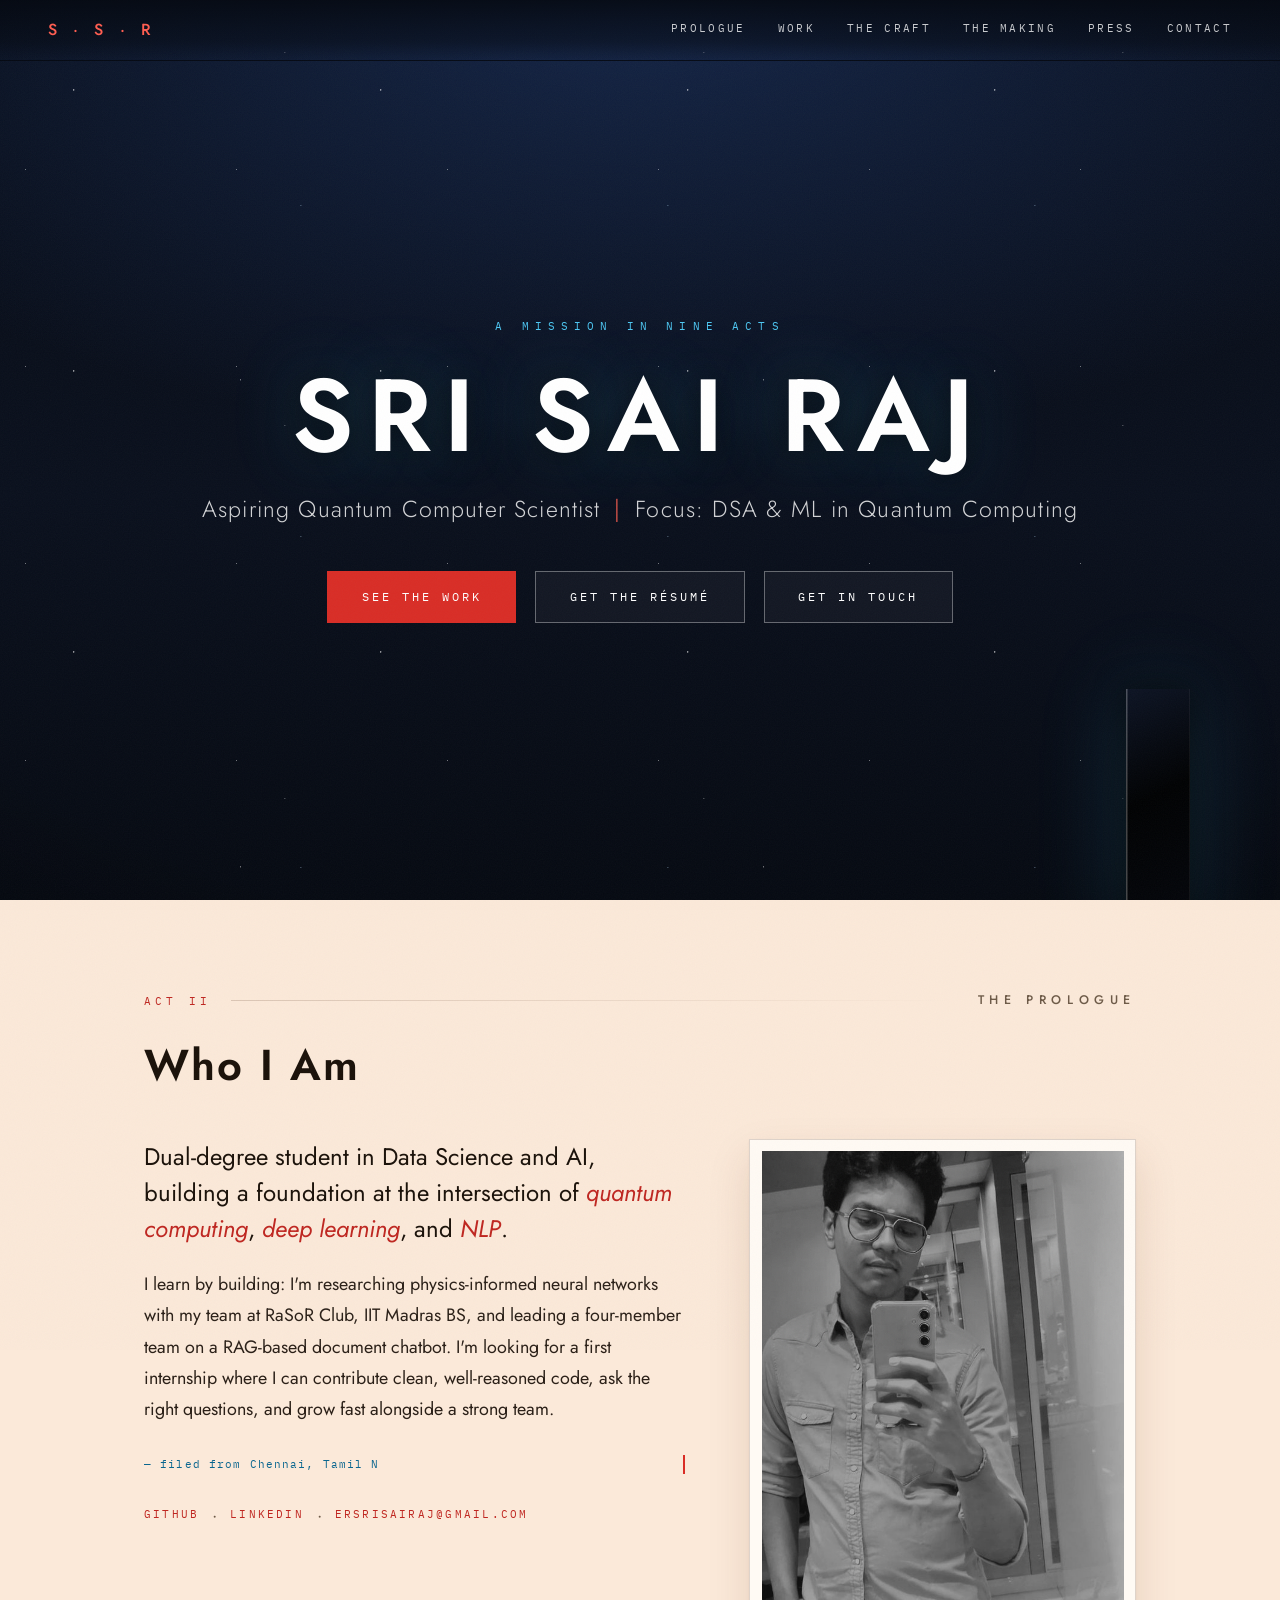
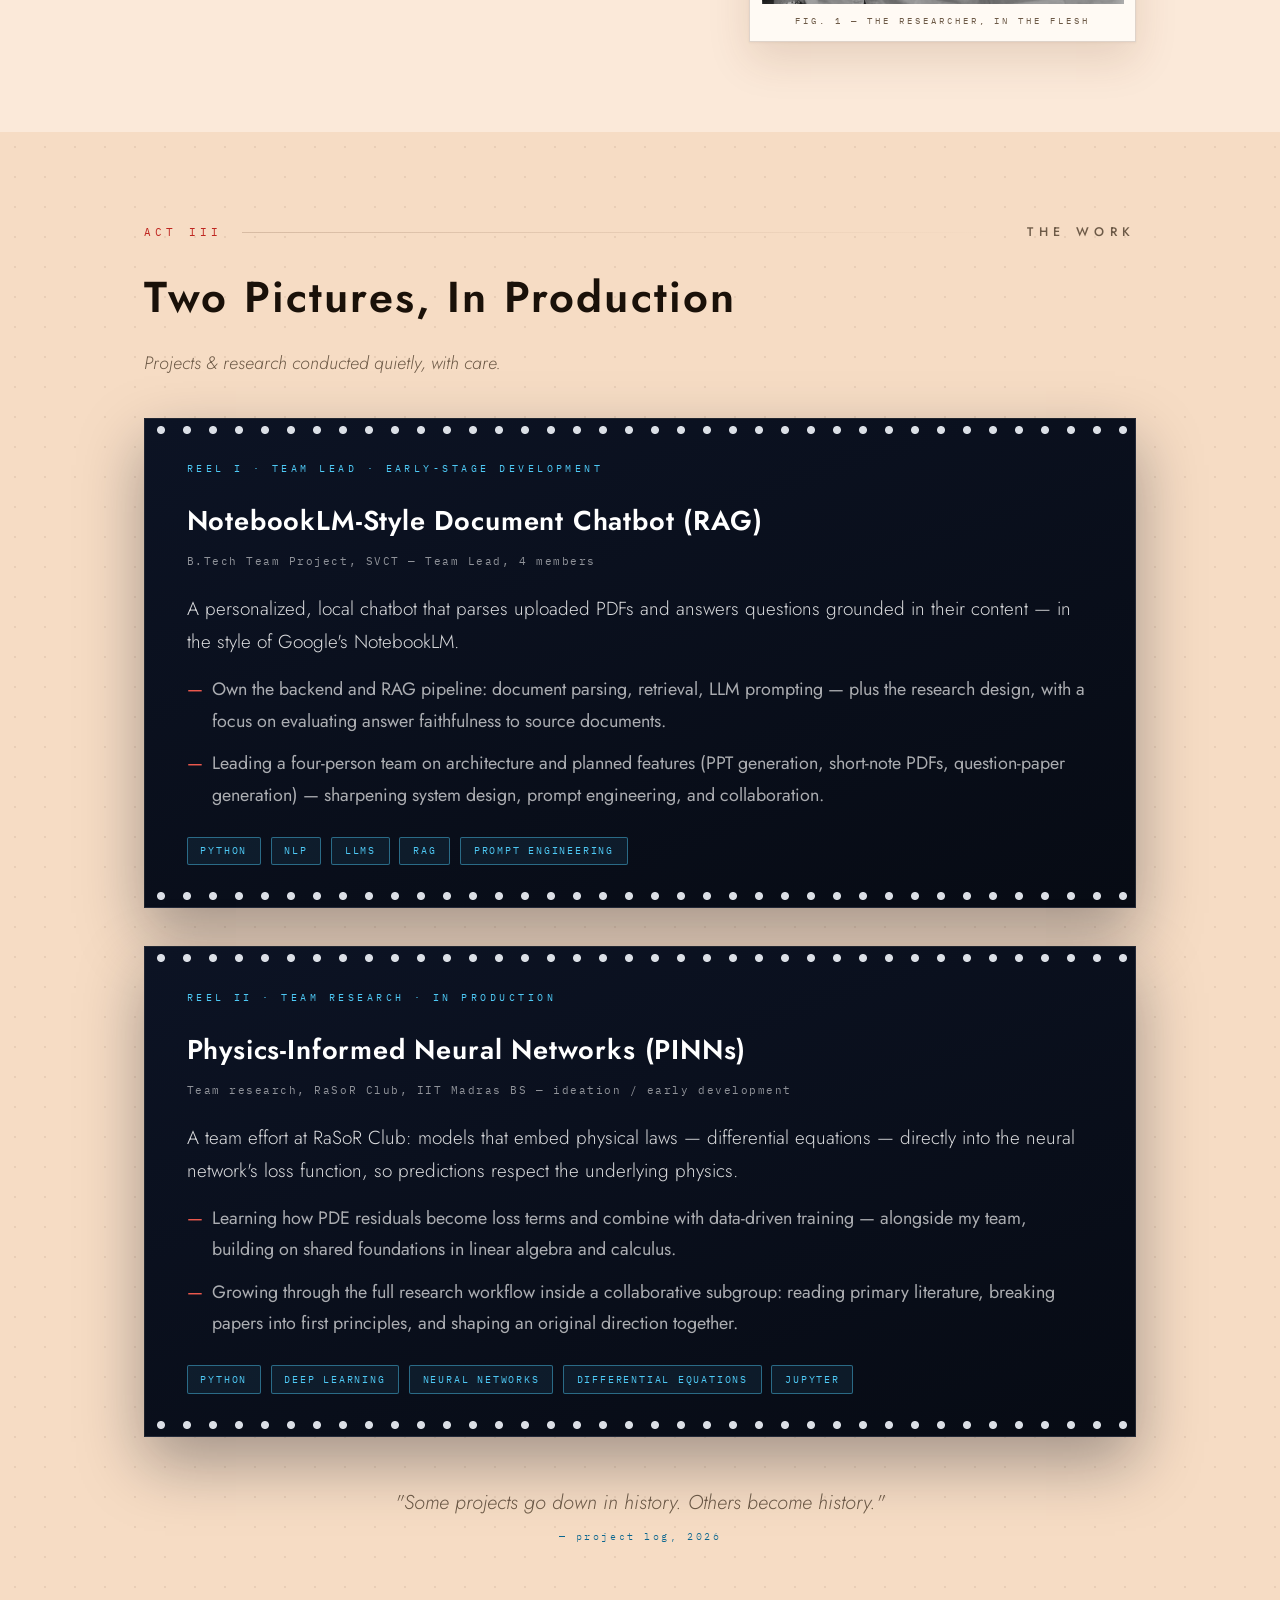
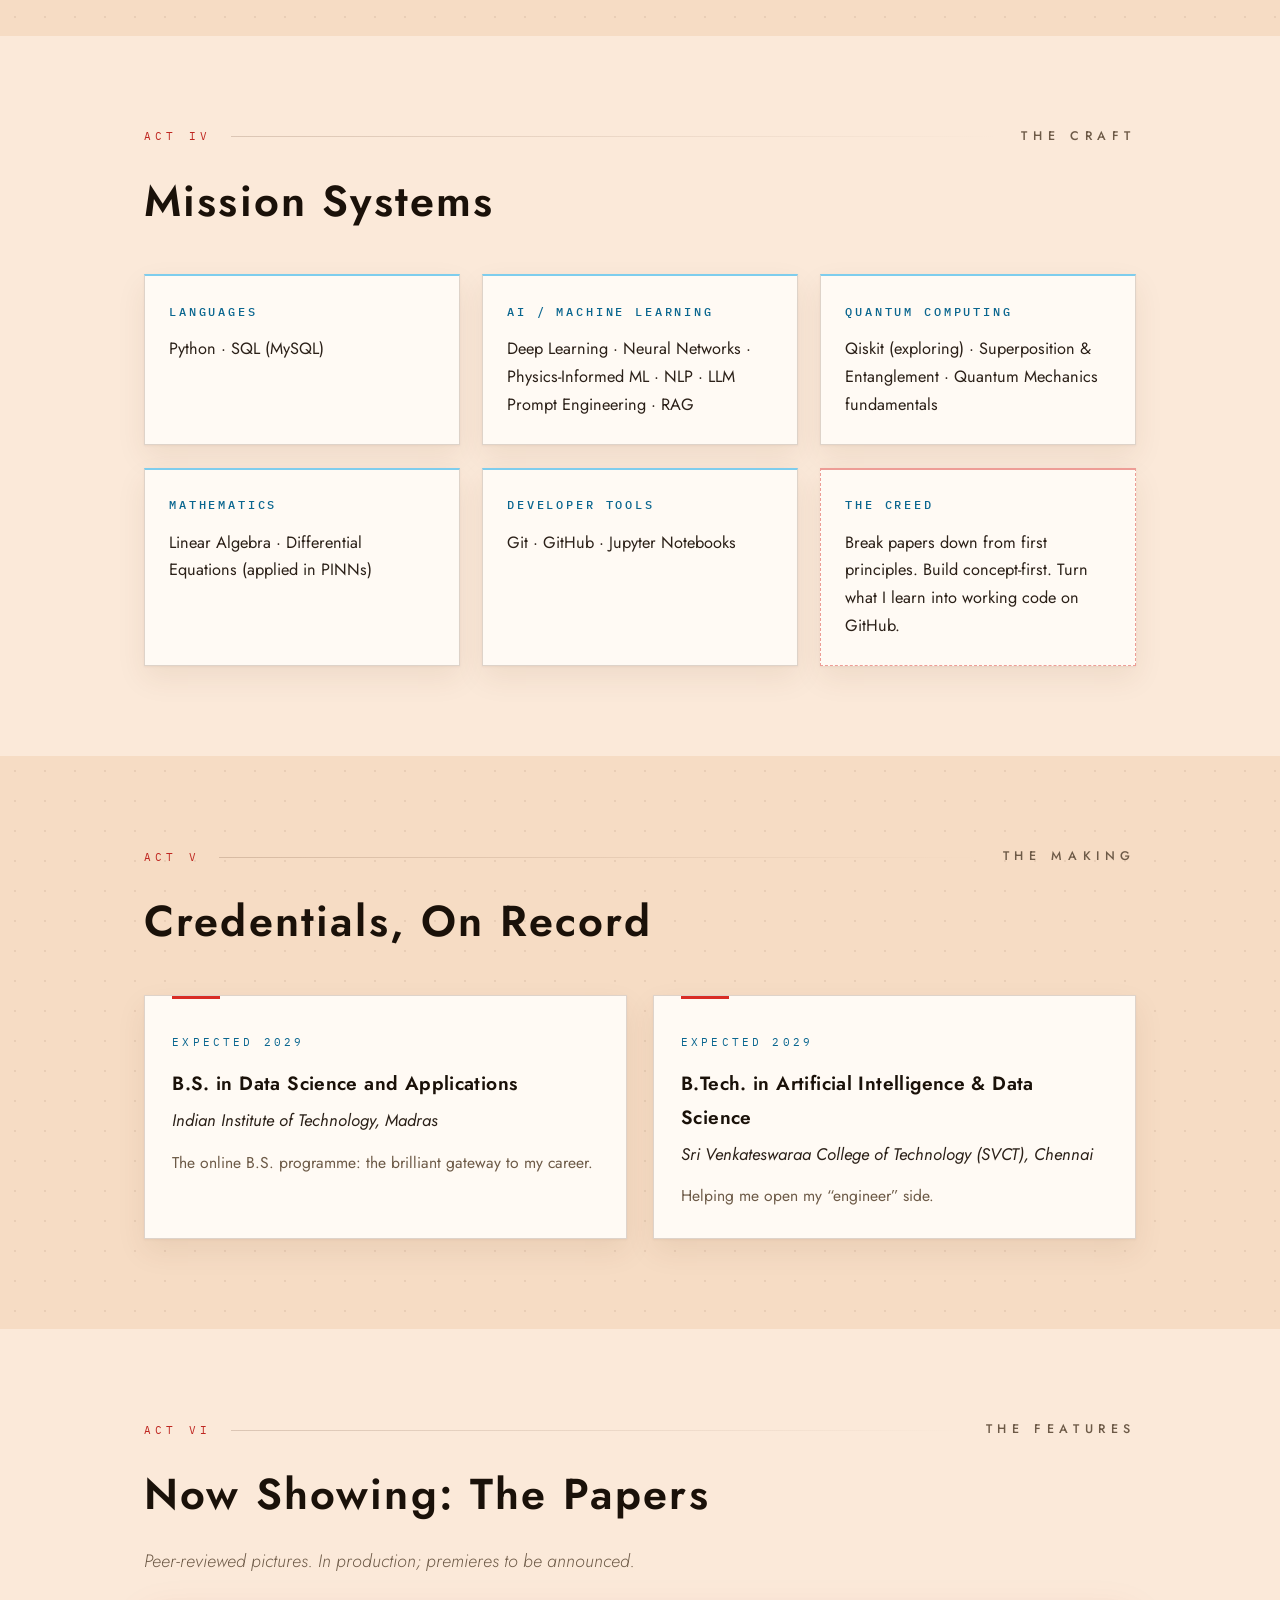
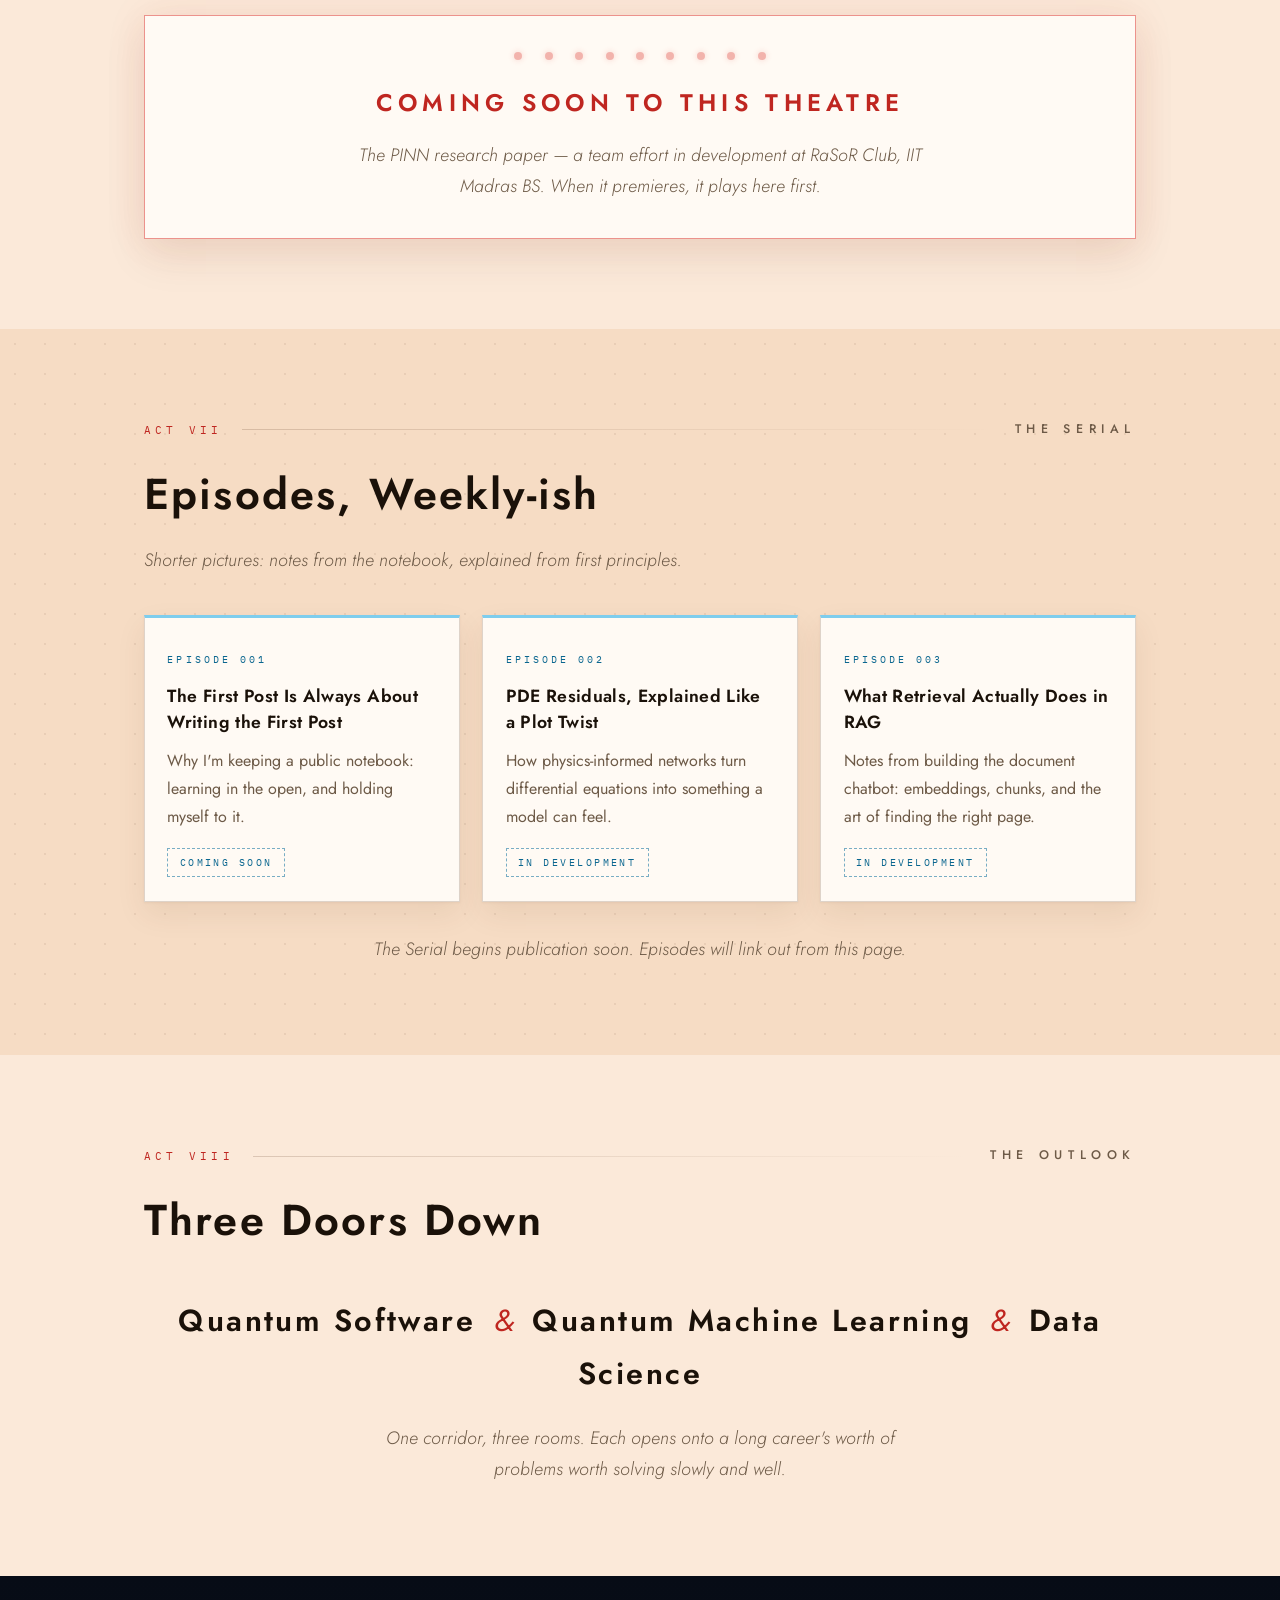
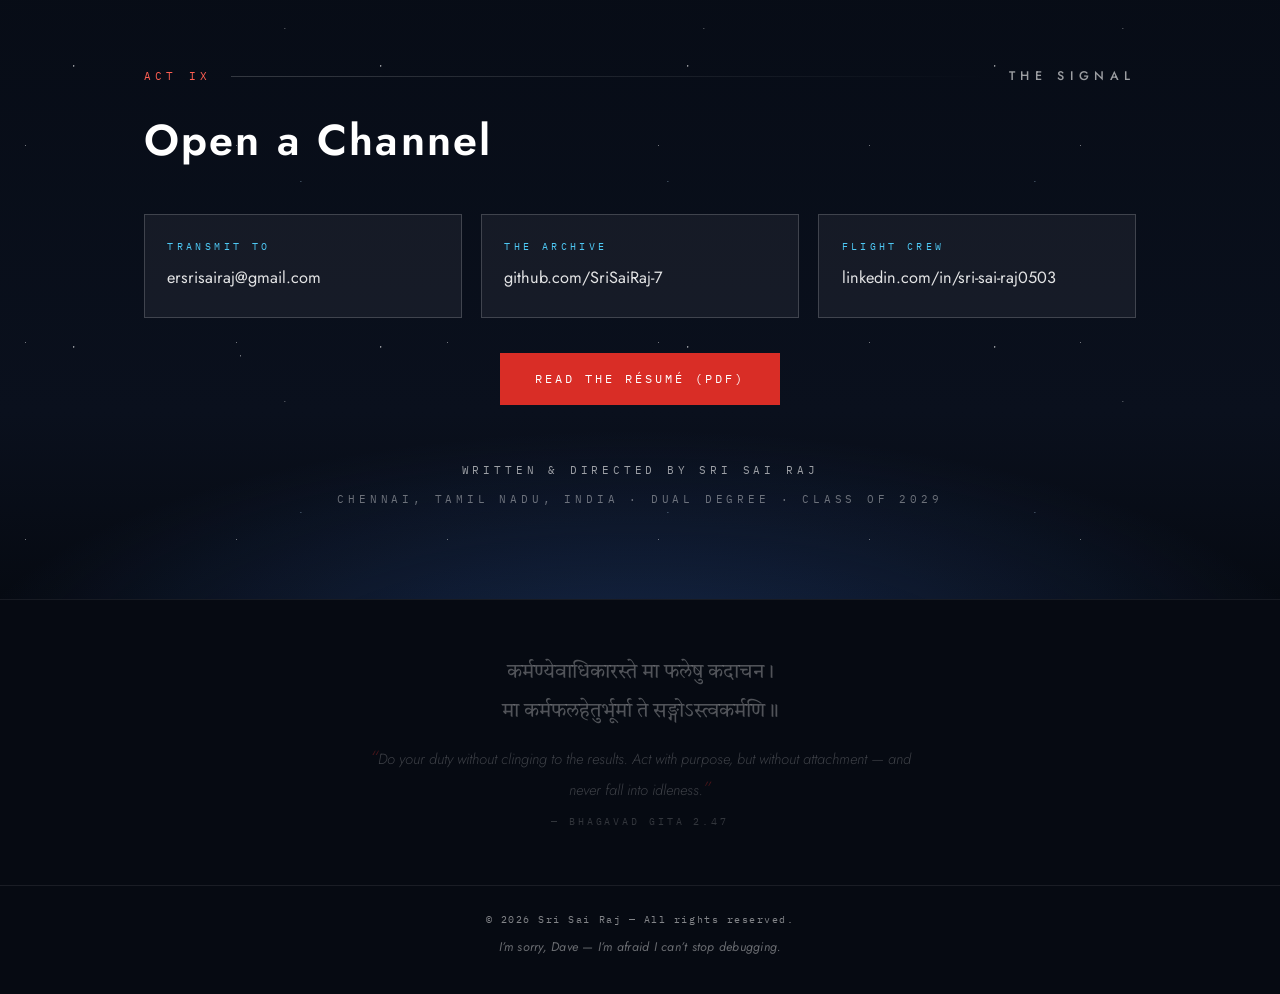
==== index.html @ a716e87c "Warm body to pod-apricot; drop the hero internship chip Replace the ship-white content palette with " ====
<!DOCTYPE html>
<html lang="en">
<head>
  <meta charset="UTF-8" />
  <meta name="viewport" content="width=device-width, initial-scale=1.0" />
  <title>Sri Sai Raj — Aspiring Quantum Computer Scientist</title>
  <meta name="description" content="Sri Sai Raj — aspiring quantum computer scientist focused on DSA and machine learning in quantum computing. Physics-informed neural networks, retrieval-augmented generation, and the long game of good research." />

  <!-- Open Graph / WhatsApp / LinkedIn / Telegram -->
  <meta property="og:type" content="website" />
  <meta property="og:url" content="https://srisairaj-7.github.io/" />
  <meta property="og:title" content="Sri Sai Raj — Aspiring Quantum Computer Scientist | DSA & ML in Quantum Computing" />
  <meta property="og:description" content="A mission in nine acts: physics-informed neural networks, retrieval-augmented generation, and the long game of good research." />
  <meta property="og:image" content="https://srisairaj-7.github.io/assets/og-image.jpg" />
  <meta property="og:image:secure_url" content="https://srisairaj-7.github.io/assets/og-image.jpg" />
  <meta property="og:image:type" content="image/jpeg" />
  <meta property="og:image:width" content="1200" />
  <meta property="og:image:height" content="630" />
  <meta property="og:image:alt" content="Space-styled title card reading Sri Sai Raj — Aspiring Quantum Computer Scientist" />
  <meta property="og:locale" content="en_US" />
  <meta property="og:site_name" content="Sri Sai Raj" />

  <!-- Twitter / X -->
  <meta name="twitter:card" content="summary_large_image" />
  <meta name="twitter:title" content="Sri Sai Raj — Aspiring Quantum Computer Scientist | DSA & ML in Quantum Computing" />
  <meta name="twitter:description" content="A mission in nine acts: physics-informed neural networks, RAG, and the long game of good research." />
  <meta name="twitter:image" content="https://srisairaj-7.github.io/assets/og-image.jpg" />
  <meta name="twitter:image:alt" content="Space-styled title card reading Sri Sai Raj — Aspiring Quantum Computer Scientist" />
  <link rel="preconnect" href="https://fonts.googleapis.com" />
  <link rel="preconnect" href="https://fonts.gstatic.com" crossorigin />
  <link href="https://fonts.googleapis.com/css2?family=Jost:ital,wght@0,300;0,400;0,500;0,600;0,700;1,400;1,500&family=IBM+Plex+Mono:wght@400;500&family=Tiro+Devanagari+Sanskrit:ital@0;1&display=swap" rel="stylesheet" />
  <link rel="stylesheet" href="css/style.css?v=5" />
  <link rel="icon" href="data:image/svg+xml,%3Csvg xmlns='http://www.w3.org/2000/svg' viewBox='0 0 32 32'%3E%3Crect width='32' height='32' fill='%23060a12'/%3E%3Ccircle cx='16' cy='16' r='11.5' fill='none' stroke='%234ec9f5' stroke-opacity='0.55'/%3E%3Ctext x='16' y='22.5' font-family='Futura,Century Gothic,sans-serif' font-weight='600' font-size='17' fill='%23e5322d' text-anchor='middle'%3ES%3C/text%3E%3C/svg%3E" />
</head>
<body>

  <!-- ============ FILM COUNTDOWN LEADER ============ -->
  <div id="film-leader" aria-hidden="true">
    <div class="leader-frame">
      <div class="leader-crosshair"></div>
      <div class="leader-sweep"></div>
      <div class="leader-num">3</div>
      <div class="leader-caption">ALL&nbsp;SYSTEMS&nbsp;NOMINAL</div>
    </div>
  </div>

  <!-- ============ NAVIGATION ============ -->
  <nav id="site-nav" aria-label="Main navigation">
    <a class="nav-brand" href="#top">S&nbsp;·&nbsp;S&nbsp;·&nbsp;R</a>
    <div class="nav-links">
      <a href="#about" data-nav>Prologue</a>
      <a href="#work" data-nav>Work</a>
      <a href="#skills" data-nav>The Craft</a>
      <a href="#education" data-nav>The Making</a>
      <a href="#writing" data-nav>Press</a>
      <a href="#contact" data-nav>Contact</a>
    </div>
    <button id="nav-toggle" aria-label="Open menu">☰</button>
  </nav>
  <div id="nav-veil"></div>

  <!-- ============ ACT I : TITLE CARD / HERO ============ -->
  <header class="hero" id="top">
    <div class="monolith" aria-hidden="true"></div>
    <div class="hero-inner">
      <p class="eyebrow">A MISSION IN NINE ACTS</p>
      <h1 class="hero-title">SRI&nbsp;SAI&nbsp;RAJ</h1>
      <p class="hero-sub">Aspiring Quantum Computer Scientist <span class="hero-focus-sep">|</span> Focus: DSA &amp; ML in Quantum Computing</p>
      <div class="hero-cta">
        <a class="btn btn-primary" href="#work">SEE&nbsp;THE&nbsp;WORK</a>
        <a class="btn btn-ghost" href="assets/Sri_Sai_Raj_Resume.pdf" target="_blank" rel="noopener">GET&nbsp;THE&nbsp;RÉSUMÉ</a>
        <a class="btn btn-ghost" href="#contact">GET&nbsp;IN&nbsp;TOUCH</a>
      </div>
    </div>
  </header>

  <!-- ============ ACT II : THE PROLOGUE (ABOUT) ============ -->
  <section class="section" id="about">
    <div class="act-card">
      <div class="act-marker" aria-hidden="true">
        <span class="act-no">ACT&nbsp;II</span>
        <span class="act-rule"></span>
        <span class="act-name">THE&nbsp;PROLOGUE</span>
      </div>
      <h2 class="section-title">Who I Am</h2>
      <div class="about-grid">
        <div class="about-text reveal">
          <p class="lede">
            Dual-degree student in Data Science and AI, building a foundation at the intersection of
            <em>quantum computing</em>, <em>deep learning</em>, and <em>NLP</em>.
          </p>
          <p>
            I learn by building: I'm researching physics-informed neural networks with my team at
            RaSoR Club, IIT Madras BS, and leading a four-member team on a RAG-based document chatbot. I'm looking for a first internship where I
            can contribute clean, well-reasoned code, ask the right questions, and grow fast alongside
            a strong team.
          </p>
          <p class="about-note" data-typewriter="— filed from Chennai, Tamil Nadu · typing speed: one breakthrough at a time"></p>
          <div class="about-links">
            <a href="https://github.com/SriSaiRaj-7" target="_blank" rel="noopener">GITHUB</a>
            <span class="dot-sep" aria-hidden="true">·</span>
            <a href="https://linkedin.com/in/sri-sai-raj0503" target="_blank" rel="noopener">LINKEDIN</a>
            <span class="dot-sep" aria-hidden="true">·</span>
            <a href="mailto:ersrisairaj@gmail.com">ERSRISAIRAJ@GMAIL.COM</a>
          </div>
        </div>
        <figure class="portrait-frame reveal delay-1">
          <div class="portrait-inner">
            <img src="assets/portrait.jpg" alt="Black-and-white portrait of Sri Sai Raj" class="portrait-photo" width="600" height="750" loading="lazy" />
            <div class="portrait-caption">FIG. 1 — THE RESEARCHER, IN THE FLESH</div>
          </div>
        </figure>
      </div>
    </div>
  </section>

  <!-- ============ ACT III : THE WORK ============ -->
  <section class="section section-alt" id="work">
    <div class="act-card">
      <div class="act-marker" aria-hidden="true">
        <span class="act-no">ACT&nbsp;III</span>
        <span class="act-rule"></span>
        <span class="act-name">THE&nbsp;WORK</span>
      </div>
      <h2 class="section-title">Two Pictures, In Production</h2>
      <p class="section-sub">Projects &amp; research conducted quietly, with care.</p>

      <article class="filmstrip reveal">
        <div class="filmstrip-label">REEL&nbsp;I&nbsp;·&nbsp;TEAM&nbsp;LEAD&nbsp;·&nbsp;EARLY-STAGE&nbsp;DEVELOPMENT</div>
        <div class="project">
          <div class="project-head">
            <h3 class="project-title">NotebookLM-Style Document Chatbot (RAG)</h3>
            <span class="project-meta">B.Tech Team Project, SVCT — Team Lead, 4 members</span>
          </div>
          <p class="project-log">
            A personalized, local chatbot that parses uploaded PDFs and answers questions grounded
            in their content — in the style of Google's NotebookLM.
          </p>
          <ul class="project-notes">
            <li>Own the backend and RAG pipeline: document parsing, retrieval, LLM prompting — plus the research design, with a focus on evaluating answer faithfulness to source documents.</li>
            <li>Leading a four-person team on architecture and planned features (PPT generation, short-note PDFs, question-paper generation) — sharpening system design, prompt engineering, and collaboration.</li>
          </ul>
          <div class="tech-tags">
            <span>Python</span><span>NLP</span><span>LLMs</span><span>RAG</span><span>Prompt Engineering</span>
          </div>
        </div>
      </article>

      <article class="filmstrip reveal delay-1">
        <div class="filmstrip-label">REEL&nbsp;II&nbsp;·&nbsp;TEAM&nbsp;RESEARCH&nbsp;·&nbsp;IN&nbsp;PRODUCTION</div>
        <div class="project">
          <div class="project-head">
            <h3 class="project-title">Physics-Informed Neural Networks (PINNs)</h3>
            <span class="project-meta">Team research, RaSoR Club, IIT Madras BS — ideation / early development</span>
          </div>
          <p class="project-log">
            A team effort at RaSoR Club: models that embed physical laws — differential equations —
            directly into the neural network's loss function, so predictions respect the underlying
            physics.
          </p>
          <ul class="project-notes">
            <li>Learning how PDE residuals become loss terms and combine with data-driven training — alongside my team, building on shared foundations in linear algebra and calculus.</li>
            <li>Growing through the full research workflow inside a collaborative subgroup: reading primary literature, breaking papers into first principles, and shaping an original direction together.</li>
          </ul>
          <div class="tech-tags">
            <span>Python</span><span>Deep Learning</span><span>Neural Networks</span><span>Differential Equations</span><span>Jupyter</span>
          </div>
        </div>
      </article>

      <p class="closing-line reveal">"Some projects go down in history. Others become history." <span class="closing-credit">— project log, 2026</span></p>
    </div>
  </section>

  <!-- ============ ACT IV : THE CRAFT (SKILLS) ============ -->
  <section class="section" id="skills">
    <div class="act-card">
      <div class="act-marker" aria-hidden="true">
        <span class="act-no">ACT&nbsp;IV</span>
        <span class="act-rule"></span>
        <span class="act-name">THE&nbsp;CRAFT</span>
      </div>
      <h2 class="section-title">Mission Systems</h2>
      <div class="craft-grid">
        <div class="craft reveal">
          <h3 class="craft-title">Languages</h3>
          <p class="craft-list">Python · SQL (MySQL)</p>
        </div>
        <div class="craft reveal delay-1">
          <h3 class="craft-title">AI / Machine Learning</h3>
          <p class="craft-list">Deep Learning · Neural Networks · Physics-Informed ML · NLP · LLM Prompt Engineering · RAG</p>
        </div>
        <div class="craft reveal delay-2">
          <h3 class="craft-title">Quantum Computing</h3>
          <p class="craft-list">Qiskit (exploring) · Superposition &amp; Entanglement · Quantum Mechanics fundamentals</p>
        </div>
        <div class="craft reveal">
          <h3 class="craft-title">Mathematics</h3>
        <p class="craft-list">Linear Algebra · Differential Equations (applied in PINNs)</p>
        </div>
        <div class="craft reveal delay-1">
          <h3 class="craft-title">Developer Tools</h3>
          <p class="craft-list">Git · GitHub · Jupyter Notebooks</p>
        </div>
        <div class="craft craft-ghost reveal delay-2">
          <h3 class="craft-title">The Creed</h3>
          <p class="craft-list">Break papers down from first principles. Build concept-first. Turn what I learn into working code on GitHub.</p>
        </div>
      </div>
    </div>
  </section>

  <!-- ============ ACT V : THE MAKING (EDUCATION) ============ -->
  <section class="section section-alt" id="education">
    <div class="act-card">
      <div class="act-marker" aria-hidden="true">
        <span class="act-no">ACT&nbsp;V</span>
        <span class="act-rule"></span>
        <span class="act-name">THE&nbsp;MAKING</span>
      </div>
      <h2 class="section-title">Credentials, On Record</h2>
      <div class="edu-row">
        <div class="edu reveal">
          <span class="edu-years">EXPECTED&nbsp;2029</span>
          <h3 class="edu-deg">B.S. in Data Science and Applications</h3>
          <p class="edu-inst">Indian Institute of Technology, Madras</p>
          <p class="edu-note">The online B.S. programme: the brilliant gateway to my career.</p>
        </div>
        <div class="edu reveal delay-1">
          <span class="edu-years">EXPECTED&nbsp;2029</span>
          <h3 class="edu-deg">B.Tech. in Artificial Intelligence &amp; Data Science</h3>
          <p class="edu-inst">Sri Venkateswaraa College of Technology (SVCT), Chennai</p>
          <p class="edu-note">Helping me open my “engineer” side.</p>
        </div>
      </div>
    </div>
  </section>

  <!-- ============ ACT VI : THE FEATURES (PUBLICATIONS) ============ -->
  <section class="section" id="writing">
    <div class="act-card">
      <div class="act-marker" aria-hidden="true">
        <span class="act-no">ACT&nbsp;VI</span>
        <span class="act-rule"></span>
        <span class="act-name">THE&nbsp;FEATURES</span>
      </div>
      <h2 class="section-title">Now Showing: The Papers</h2>
      <p class="section-sub">Peer-reviewed pictures. In production; premieres to be announced.</p>

      <div class="marquee reveal">
        <div class="marquee-lights" aria-hidden="true"><span></span><span></span><span></span><span></span><span></span><span></span><span></span><span></span><span></span></div>
        <p class="marquee-title">COMING&nbsp;SOON&nbsp;TO&nbsp;THIS&nbsp;THEATRE</p>
        <p class="marquee-sub">
          The PINN research paper — a team effort in development at RaSoR Club, IIT Madras BS.
          When it premieres, it plays here first.
        </p>
      </div>

      <!-- ============================================================
           PUBLICATIONS: copy a <li> block below when a paper lands.
           Recommended order: newest first. Fill the DOI/venue link.
           ============================================================
      <ul class="feature-credits">
        <li class="credit-row">
          <span class="credit-role">2027</span>
          <span class="credit-name">"Paper Title Goes Here" — <em>Journal or Conference Name</em>
            <a class="credit-link" href="https://doi.org/...">[READ THE PAPER]</a>
          </span>
        </li>
      </ul>
      ============================================================ -->
    </div>
  </section>

  <!-- ============ ACT VII : THE SERIAL (BLOG) ============ -->
  <section class="section section-alt" id="serial">
    <div class="act-card">
      <div class="act-marker" aria-hidden="true">
        <span class="act-no">ACT&nbsp;VII</span>
        <span class="act-rule"></span>
        <span class="act-name">THE&nbsp;SERIAL</span>
      </div>
      <h2 class="section-title">Episodes, Weekly-ish</h2>
      <p class="section-sub">Shorter pictures: notes from the notebook, explained from first principles.</p>

      <div class="serial-grid">
        <article class="serial-card reveal">
          <span class="serial-no">EPISODE&nbsp;001</span>
          <h3 class="serial-title">The First Post Is Always About Writing the First Post</h3>
          <p class="serial-desc">Why I'm keeping a public notebook: learning in the open, and holding myself to it.</p>
          <span class="serial-meta">COMING&nbsp;SOON</span>
        </article>
        <article class="serial-card reveal delay-1">
          <span class="serial-no">EPISODE&nbsp;002</span>
          <h3 class="serial-title">PDE Residuals, Explained Like a Plot Twist</h3>
          <p class="serial-desc">How physics-informed networks turn differential equations into something a model can feel.</p>
          <span class="serial-meta">IN&nbsp;DEVELOPMENT</span>
        </article>
        <article class="serial-card reveal delay-2">
          <span class="serial-no">EPISODE&nbsp;003</span>
          <h3 class="serial-title">What Retrieval Actually Does in RAG</h3>
          <p class="serial-desc">Notes from building the document chatbot: embeddings, chunks, and the art of finding the right page.</p>
          <span class="serial-meta">IN&nbsp;DEVELOPMENT</span>
        </article>
      </div>
      <p class="serial-note reveal">The Serial begins publication soon. Episodes will link out from this page.</p>
    </div>
  </section>

  <!-- ============ ACT VIII : AREAS OF INTEREST ============ -->
  <section class="section interests" id="interests">
    <div class="act-card">
      <div class="act-marker" aria-hidden="true">
        <span class="act-no">ACT&nbsp;VIII</span>
        <span class="act-rule"></span>
        <span class="act-name">THE&nbsp;OUTLOOK</span>
      </div>
      <h2 class="section-title">Three Doors Down</h2>
      <p class="interests-line reveal">
        <strong>Quantum Software</strong> <span class="amp-sep">&amp;</span> <strong>Quantum Machine Learning</strong> <span class="amp-sep">&amp;</span> <strong>Data Science</strong>
      </p>
      <p class="interests-note reveal delay-1">
        One corridor, three rooms. Each opens onto a long career's worth of problems
        worth solving slowly and well.
      </p>
    </div>
  </section>

  <!-- ============ ACT IX : CONTACT ============ -->
  <section class="section section-contact" id="contact">
    <div class="act-card">
      <div class="act-marker" aria-hidden="true">
        <span class="act-no">ACT&nbsp;IX</span>
        <span class="act-rule"></span>
        <span class="act-name">THE&nbsp;SIGNAL</span>
      </div>
      <h2 class="section-title">Open a Channel</h2>
      <div class="contact-grid">
        <a class="contact-card reveal" href="mailto:ersrisairaj@gmail.com">
          <span class="contact-label">TRANSMIT&nbsp;TO</span>
          <span class="contact-value">ersrisairaj@gmail.com</span>
        </a>
        <a class="contact-card reveal delay-1" href="https://github.com/SriSaiRaj-7" target="_blank" rel="noopener">
          <span class="contact-label">THE&nbsp;ARCHIVE</span>
          <span class="contact-value">github.com/SriSaiRaj-7</span>
        </a>
        <a class="contact-card reveal delay-2" href="https://linkedin.com/in/sri-sai-raj0503" target="_blank" rel="noopener">
          <span class="contact-label">FLIGHT&nbsp;CREW</span>
          <span class="contact-value">linkedin.com/in/sri-sai-raj0503</span>
        </a>
      </div>
      <div class="resume-cta reveal">
        <a class="btn btn-primary btn-resume" href="assets/Sri_Sai_Raj_Resume.pdf" target="_blank" rel="noopener">READ&nbsp;THE&nbsp;RÉSUMÉ&nbsp;(PDF)</a>
      </div>
      <div class="credits">
        <p class="credits-line">WRITTEN &amp; DIRECTED BY&nbsp;SRI&nbsp;SAI&nbsp;RAJ</p>
        <p class="credits-line dim">CHENNAI, TAMIL NADU, INDIA&nbsp;·&nbsp;DUAL DEGREE&nbsp;·&nbsp;CLASS OF 2029</p>
      </div>
    </div>
  </section>

  <!-- ============ EPILOGUE : A VERSE, KEPT QUIET ============ -->
  <aside class="gita-quiet" lang="sa" aria-label="Bhagavad Gita 2.47">
    <p class="gita-sanskrit">कर्मण्येवाधिकारस्ते मा फलेषु कदाचन।<br />मा कर्मफलहेतुर्भूर्मा ते सङ्गोऽस्त्वकर्मणि॥</p>
    <p class="gita-translation" lang="en">
      <span class="quote-mark">“</span>Do your duty without clinging to the results.
      Act with purpose, but without attachment — and never fall into idleness.<span class="quote-mark">”</span>
    </p>
    <p class="gita-cite">— Bhagavad Gita 2.47</p>
  </aside>

  <footer class="site-footer">
    <p>© 2026 Sri Sai Raj — All rights reserved. <span class="footer-whisper">I’m sorry, Dave — I’m afraid I can’t stop debugging.</span></p>
  </footer>

  <script src="js/main.js?v=11"></script>
</body>
</html>
---- css/style.css ----
/* ==========================================================================
   SRI SAI RAJ — 2001: A SPACE ODYSSEY
   Bright Discovery-One interiors (ship white), deep-space starfields,
   HAL red for action, display cyan for telemetry. Futura-style display
   type (Jost) and teletype mono labels (IBM Plex Mono).
   ========================================================================== */

:root {
  /* ---- deep space (dark blocks) ---- */
  --space:        #060a12;
  --space-2:      #0a101d;
  --space-3:      #101b30;

  /* ---- ship interior (bright blocks) ---- */
  --bg:           #fbe9d9;
  --bg-alt:       #f6dcc4;
  --panel:        #fffaf4;

  /* ---- accents ---- */
  --hal:          #d92d26;   /* HAL red — fills, glows */
  --hal-deep:     #bf2620;   /* HAL red — text on light */
  --hal-glow:     rgba(217, 45, 38, 0.45);
  --cyan:         #16a9e8;   /* display cyan — fills, glows */
  --cyan-deep:    #0a668f;   /* display cyan — text on light */
  --cyan-glow:    rgba(78, 201, 245, 0.4);

  /* ---- starfield (tiled dot layers, used by the dark blocks) ---- */
  --stars:
    radial-gradient(1.6px 1.6px at 24% 32%, rgba(255,255,255,0.95), rgba(255,255,255,0) 70%),
    radial-gradient(1px 1px at 12% 86%, rgba(255,255,255,0.6), rgba(255,255,255,0) 70%),
    radial-gradient(1.1px 1.1px at 68% 14%, rgba(255,255,255,0.75), rgba(255,255,255,0) 70%),
    radial-gradient(1.3px 1.3px at 46% 78%, rgba(255,255,255,0.7), rgba(255,255,255,0) 70%),
    radial-gradient(1.1px 1.1px at 82% 62%, rgba(190,225,255,0.85), rgba(190,225,255,0) 70%);
  --star-size: 307px 281px, 211px 197px, 419px 373px, 523px 487px, 367px 331px;

  /* ---- type ---- */
  --font-title:    "Jost", "Futura", "Century Gothic", sans-serif;
  --font-body:     "Jost", "Segoe UI", Helvetica, sans-serif;
  --font-mono:     "IBM Plex Mono", "SFMono-Regular", "Courier New", monospace;
  --font-sanskrit: "Tiro Devanagari Sanskrit", "Nirmala UI", serif;
}

* { margin: 0; padding: 0; box-sizing: border-box; }

html { scroll-behavior: smooth; }

body {
  /* light-context defaults — dark blocks redeclare these */
  --fg:        #2b2018;
  --fg-strong: #1a1109;
  --fg-dim:    #6d5a47;
  --accent:    var(--hal-deep);
  --tech:      var(--cyan-deep);
  --surface:   var(--panel);
  --line:      rgba(74, 36, 12, 0.18);
  --line-soft: rgba(74, 36, 12, 0.09);

  background: var(--bg);
  color: var(--fg);
  font-family: var(--font-body);
  font-weight: 400;
  font-size: 1.12rem;
  line-height: 1.75;
  overflow-x: hidden;
  -webkit-font-smoothing: antialiased;
}

/* Dark blocks flip the palette to space white-on-black */
.hero,
.section-contact,
.gita-quiet,
.site-footer,
.filmstrip,
#film-leader {
  --fg:        rgba(255, 255, 255, 0.86);
  --fg-strong: #ffffff;
  --fg-dim:    rgba(255, 255, 255, 0.6);
  --accent:    #ff5f52;
  --tech:      #4ec9f5;
  --surface:   rgba(255, 255, 255, 0.05);
  --line:      rgba(255, 255, 255, 0.18);
  --line-soft: rgba(255, 255, 255, 0.1);
  color: var(--fg);
}

::selection { background: var(--hal); color: #fff; }

a:focus-visible,
button:focus-visible {
  outline: 2px solid var(--cyan);
  outline-offset: 3px;
}

/* ---- Fine film grain over everything ---------------------------------- */
body::before {
  content: "";
  position: fixed;
  inset: -50%;
  width: 200%;
  height: 200%;
  pointer-events: none;
  z-index: 2000;
  opacity: 0.035;
  background-image: url("data:image/svg+xml,%3Csvg xmlns='http://www.w3.org/2000/svg' width='300' height='300'%3E%3Cfilter id='n'%3E%3CfeTurbulence type='fractalNoise' baseFrequency='0.85' numOctaves='2' stitchTiles='stitch'/%3E%3C/filter%3E%3Crect width='300' height='300' filter='url(%23n)'/%3E%3C/svg%3E");
  animation: grain 900ms steps(6) infinite;
}

@keyframes grain {
  0%, 100% { transform: translate(0, 0); }
  20% { transform: translate(-3%, 2%); }
  40% { transform: translate(2%, -3%); }
  60% { transform: translate(-2%, -2%); }
  80% { transform: translate(3%, 3%); }
}

/* ---- Projection flicker ------------------------------------------------- */
.flicker {
  position: fixed;
  inset: 0;
  pointer-events: none;
  z-index: 1998;
  background: #ffffff;
  opacity: 0;
  mix-blend-mode: overlay;
  animation: flicker 7s linear infinite;
}

@keyframes flicker {
  0%, 100% { opacity: 0; }
  3%  { opacity: 0.02; }
  6%  { opacity: 0; }
  34% { opacity: 0; }
  36% { opacity: 0.022; }
  37% { opacity: 0; }
  71% { opacity: 0; }
  73% { opacity: 0.016; }
  75% { opacity: 0; }
}

/* ---- Pre-launch systems check (countdown leader) ------------------------- */
#film-leader {
  position: fixed;
  inset: 0;
  z-index: 5000;
  background: #04070d;
  display: flex;
  align-items: center;
  justify-content: center;
  animation: leader-out 600ms ease 2.4s forwards;
}

@keyframes leader-out {
  to { opacity: 0; visibility: hidden; }
}

.leader-frame {
  position: relative;
  width: min(64vmin, 520px);
  aspect-ratio: 1;
  border-radius: 50%;
  border: 1px solid rgba(78, 201, 245, 0.5);
  display: flex;
  align-items: center;
  justify-content: center;
  box-shadow:
    0 0 120px rgba(78, 201, 245, 0.10) inset,
    0 0 60px rgba(78, 201, 245, 0.10);
  overflow: hidden;
}

.leader-num {
  font-family: var(--font-title);
  font-weight: 500;
  font-size: clamp(6rem, 18vmin, 13rem);
  color: #ffffff;
  text-shadow: 0 0 40px rgba(78, 201, 245, 0.55);
}

.leader-sweep {
  position: absolute;
  inset: 0;
  border-radius: 50%;
  background: conic-gradient(from -90deg, rgba(78,201,245,0.25) 0deg, transparent 0.1deg);
  animation: sweep 800ms linear 3;
  transform-origin: center;
}

@keyframes sweep { to { transform: rotate(360deg); } }

.leader-crosshair,
.leader-crosshair::before {
  position: absolute;
  background: rgba(78, 201, 245, 0.35);
}
.leader-crosshair {
  left: 50%; top: 0; bottom: 0; width: 1px;
}
.leader-crosshair::before {
  content: "";
  left: 0; top: 50%; right: auto; bottom: auto;
  width: 100%; height: 1px;
  transform: translateY(-0.5px);
}

.leader-caption {
  position: absolute;
  bottom: -3.2rem;
  left: 50%;
  transform: translateX(-50%);
  font-family: var(--font-mono);
  font-size: 0.7rem;
  letter-spacing: 0.5em;
  color: #4ec9f5;
  white-space: nowrap;
}

/* ---- Navigation ---------------------------------------------------------- */
#site-nav {
  /* over the dark hero */
  --nav-fg: rgba(255, 255, 255, 0.78);
  --nav-rule: rgba(255, 255, 255, 0.35);
  --nav-accent: #ff5f52;

  position: fixed;
  top: 0; left: 0; right: 0;
  z-index: 3000;
  display: flex;
  align-items: center;
  justify-content: space-between;
  padding: 1rem clamp(1.2rem, 4vw, 3rem);
  background: linear-gradient(to bottom, rgba(6, 10, 18, 0.88), rgba(6, 10, 18, 0.45) 70%, transparent);
  border-bottom: 1px solid transparent;
  transition: border-color 400ms ease, background 400ms ease;
}

#site-nav.scrolled {
  --nav-fg: #554434;
  --nav-rule: rgba(74, 36, 12, 0.32);
  --nav-accent: var(--hal-deep);
  background: rgba(253, 243, 232, 0.93);
  backdrop-filter: blur(10px);
  -webkit-backdrop-filter: blur(10px);
  border-bottom-color: rgba(74, 36, 12, 0.12);
}

.nav-brand {
  font-family: var(--font-title);
  font-weight: 500;
  font-size: 1rem;
  letter-spacing: 0.35em;
  color: var(--nav-accent);
  text-decoration: none;
}

.nav-links {
  display: flex;
  gap: clamp(1rem, 2.5vw, 2.2rem);
}

.nav-links a {
  font-family: var(--font-mono);
  font-size: 0.66rem;
  letter-spacing: 0.22em;
  text-transform: uppercase;
  color: var(--nav-fg);
  text-decoration: none;
  padding-bottom: 2px;
  border-bottom: 1px solid transparent;
  transition: color 250ms ease, border-color 250ms ease;
}

.nav-links a:hover,
.nav-links a.active {
  color: var(--nav-accent);
  border-bottom-color: var(--nav-accent);
}

#nav-toggle {
  display: none;
  background: none;
  border: 1px solid var(--nav-rule);
  color: var(--nav-accent);
  font-size: 1.25rem;
  min-width: 44px;
  min-height: 44px;
  line-height: 1;
  cursor: pointer;
}

#nav-veil {
  display: none;
  position: fixed;
  inset: 0;
  z-index: 2900;
  background: rgba(4, 7, 13, 0.75);
}

body.nav-open #nav-veil { display: block; }
body.nav-open #site-nav .nav-links {
  --nav-fg: #333d51;
  --nav-accent: var(--hal-deep);

  display: flex;
  flex-direction: column;
  position: fixed;
  top: 4rem; right: 1.2rem;
  z-index: 3001;
  background: var(--panel);
  border: 1px solid rgba(74, 36, 12, 0.16);
  box-shadow: 0 24px 60px rgba(58, 28, 10, 0.25);
  padding: 1.4rem 2rem;
  gap: 0.2rem;
}

body.nav-open .nav-links a {
  padding: 0.85rem 0; /* 44px+ tap targets */
}

/* ---- Hero : deep space ---------------------------------------------------- */
.hero {
  position: relative;
  min-height: 100svh;
  display: flex;
  align-items: center;
  justify-content: center;
  text-align: center;
  padding: 7.5rem 1.5rem 5rem;
  overflow: hidden;
  background-color: var(--space);
  background-image:
    radial-gradient(ellipse 130% 110% at 50% 45%, transparent 52%, rgba(0, 0, 0, 0.55) 100%),
    var(--stars),
    radial-gradient(ellipse 120% 80% at 50% 0%, rgba(34, 62, 120, 0.5), transparent 62%),
    linear-gradient(180deg, #070c16 0%, #0a101d 55%, #060a12 100%);
  background-size: auto, var(--star-size), auto, auto;
}

.hero-inner {
  position: relative;
  z-index: 2;
  max-width: 56rem;
}

/* The monolith: 1 : 4 : 9, standing off the shoulder of giants */
.monolith {
  position: absolute;
  right: clamp(2.5rem, 7vw, 8rem);
  bottom: -5%;
  width: clamp(48px, 5vw, 82px);
  aspect-ratio: 1 / 4;
  background: linear-gradient(155deg, #0d1424 0%, #010203 42%, #05070d 100%);
  box-shadow:
    inset 1.5px 0 0 rgba(255, 255, 255, 0.26),
    inset -1px 0 0 rgba(255, 255, 255, 0.05),
    0 0 90px rgba(78, 201, 245, 0.18),
    0 0 30px rgba(0, 0, 0, 0.9);
  z-index: 1;
}

.eyebrow {
  font-family: var(--font-mono);
  font-size: 0.7rem;
  letter-spacing: 0.55em;
  text-transform: uppercase;
  color: var(--tech);
  margin-bottom: 1.6rem;
}

.hero-title {
  font-family: var(--font-title);
  font-weight: 600;
  font-size: clamp(2.7rem, 9.5vw, 6.4rem);
  letter-spacing: 0.13em;
  color: #ffffff;
  text-shadow:
    0 2px 30px rgba(0, 0, 0, 0.6),
    0 0 70px rgba(78, 201, 245, 0.3);
  line-height: 1.05;
}

.hero-sub {
  margin-top: 1.2rem;
  font-family: var(--font-body);
  font-weight: 300;
  font-size: clamp(1.05rem, 2.5vw, 1.45rem);
  letter-spacing: 0.05em;
  color: rgba(255, 255, 255, 0.82);
}

.hero-focus-sep { color: #ff5f52; margin: 0 0.35rem; }

.hero-cta {
  margin-top: 2.6rem;
  display: flex;
  gap: 1.2rem;
  justify-content: center;
  flex-wrap: wrap;
}

.btn {
  font-family: var(--font-mono);
  font-size: 0.72rem;
  letter-spacing: 0.26em;
  text-transform: uppercase;
  text-decoration: none;
  padding: 0.95rem 2.1rem;
  border: 1px solid transparent;
  transition: all 250ms ease;
}

.btn-primary {
  background: var(--hal);
  color: #ffffff;
  border-color: var(--hal);
}
.btn-primary:hover {
  background: #ea3a32;
  border-color: #ea3a32;
  box-shadow: 0 10px 30px var(--hal-glow), 0 0 26px rgba(217, 45, 38, 0.35);
  transform: translateY(-2px);
}

.btn-ghost {
  color: #ffffff;
  border-color: rgba(255, 255, 255, 0.35);
  background: rgba(255, 255, 255, 0.04);
}
.btn-ghost:hover {
  border-color: var(--cyan);
  box-shadow: 0 0 26px rgba(78, 201, 245, 0.25);
  transform: translateY(-2px);
}

/* ---- Sections ------------------------------------------------------------- */
.section {
  position: relative;
  padding: clamp(4rem, 10vh, 7rem) clamp(1.2rem, 5vw, 3rem);
}

.section-alt {
  background-color: var(--bg-alt);
  /* faint mission-plan grid */
  background-image: radial-gradient(rgba(74, 36, 12, 0.08) 1px, transparent 1.2px);
  background-size: 30px 30px;
}

.act-card {
  max-width: 62rem;
  margin: 0 auto;
}

.act-marker {
  display: flex;
  align-items: center;
  gap: 1.2rem;
  margin-bottom: 1rem;
}

.act-no {
  font-family: var(--font-mono);
  font-size: 0.66rem;
  letter-spacing: 0.4em;
  text-transform: uppercase;
  color: var(--accent);
  white-space: nowrap;
}

.act-rule {
  flex: 1;
  height: 1px;
  background: linear-gradient(to right, var(--line), transparent);
}

.act-name {
  font-family: var(--font-title);
  font-weight: 500;
  font-size: 0.78rem;
  letter-spacing: 0.45em;
  text-transform: uppercase;
  color: var(--fg-dim);
  white-space: nowrap;
}

.section-title {
  font-family: var(--font-title);
  font-weight: 600;
  font-size: clamp(1.8rem, 4.6vw, 2.7rem);
  letter-spacing: 0.05em;
  color: var(--fg-strong);
  margin-bottom: 2.2rem;
}

.section-sub {
  font-family: var(--font-body);
  font-weight: 300;
  font-style: italic;
  color: var(--fg-dim);
  margin: -1.4rem 0 2.4rem;
  font-size: 1.12rem;
}

/* ---- About ------------------------------------------------------------------ */
.about-grid {
  display: grid;
  grid-template-columns: 1.4fr 1fr;
  gap: clamp(2rem, 5vw, 4rem);
  align-items: start;
}

.about-text .lede {
  font-weight: 400;
  font-size: 1.5rem;
  line-height: 1.5;
  color: var(--fg-strong);
  margin-bottom: 1.4rem;
}

.about-text .lede em { color: var(--hal-deep); font-style: italic; }

.about-text p + p { margin-top: 1.1rem; }

.about-note {
  font-family: var(--font-mono);
  font-size: 0.7rem !important;
  letter-spacing: 0.1em;
  color: var(--tech);
  margin-top: 1.8rem !important;
  min-height: 1.5em;
}

.about-links {
  margin-top: 1.6rem;
  display: flex;
  align-items: center;
  gap: 0.8rem;
  flex-wrap: wrap;
}

.about-links a {
  font-family: var(--font-mono);
  font-size: 0.7rem;
  letter-spacing: 0.2em;
  color: var(--accent);
  text-decoration: none;
  border-bottom: 1px solid transparent;
  padding: 0.35rem 0; /* comfortable tap target on phones */
  transition: border-color 250ms ease, color 250ms ease;
}

.about-links a:hover { border-bottom-color: currentColor; color: var(--hal); }

.dot-sep { color: var(--fg-dim); }

/* ---- Portrait --------------------------------------------------------------- */
.portrait-frame {
  background: var(--surface);
  border: 1px solid var(--line);
  padding: 0.7rem;
  box-shadow:
    0 1px 2px rgba(92, 47, 16, 0.06),
    0 18px 40px rgba(92, 47, 16, 0.13);
  transform: rotate(1.2deg);
}

.portrait-inner { position: relative; }

.portrait-photo {
  display: block;
  width: 100%;
  height: auto;
  /* monochrome plate — cool and clinical, like a mission dossier */
  filter: grayscale(1) contrast(1.05) brightness(1.02);
}

.portrait-caption {
  margin-top: 0.6rem;
  text-align: center;
  font-family: var(--font-mono);
  font-size: 0.58rem;
  letter-spacing: 0.32em;
  text-transform: uppercase;
  color: var(--fg-dim);
}

/* ---- Filmstrips / projects ---------------------------------------------------- */
.filmstrip {
  position: relative;
  background: linear-gradient(160deg, #0c1324 0%, #070b14 100%);
  border: 1px solid rgba(255, 255, 255, 0.1);
  padding: clamp(1.6rem, 4vw, 2.6rem);
  margin-bottom: 2.4rem;
  box-shadow: 0 26px 60px rgba(9, 15, 30, 0.35);
}

/* film sprocket holes top & bottom */
.filmstrip::before,
.filmstrip::after {
  content: "";
  position: absolute;
  left: 0; right: 0;
  height: 14px;
  background-image: radial-gradient(circle at 10px 7px, rgba(242, 246, 252, 0.9) 3.5px, rgba(242, 246, 252, 0) 4.5px);
  background-size: 26px 14px;
  background-position: 6px center;
}
.filmstrip::before { top: 4px; }
.filmstrip::after { bottom: 4px; }

.filmstrip-label {
  font-family: var(--font-mono);
  font-size: 0.62rem;
  letter-spacing: 0.35em;
  text-transform: uppercase;
  color: var(--tech);
  margin-bottom: 1.2rem;
}

.project-head {
  display: flex;
  flex-direction: column;
}

.project-title {
  font-family: var(--font-title);
  font-size: clamp(1.25rem, 3vw, 1.7rem);
  font-weight: 600;
  letter-spacing: 0.03em;
  color: #ffffff;
}

.project-meta {
  display: block;
  margin-top: 0.5rem;
  font-family: var(--font-mono);
  font-size: 0.68rem;
  letter-spacing: 0.14em;
  color: rgba(255, 255, 255, 0.55);
}

.project-log {
  margin-top: 1.3rem;
  font-size: 1.18rem;
  font-weight: 300;
  color: rgba(255, 255, 255, 0.85);
}

.project-notes {
  margin-top: 1rem;
  list-style: none;
}

.project-notes li {
  position: relative;
  padding-left: 1.6rem;
  margin-top: 0.7rem;
  color: rgba(255, 255, 255, 0.66);
}

.project-notes li::before {
  content: "—";
  position: absolute;
  left: 0;
  color: var(--accent);
}

.tech-tags {
  margin-top: 1.6rem;
  display: flex;
  flex-wrap: wrap;
  gap: 0.6rem;
}

.tech-tags span {
  font-family: var(--font-mono);
  font-size: 0.62rem;
  letter-spacing: 0.18em;
  text-transform: uppercase;
  color: var(--tech);
  border: 1px solid rgba(78, 201, 245, 0.45);
  padding: 0.3rem 0.8rem;
  border-radius: 2px;
  background: rgba(78, 201, 245, 0.08);
}

.closing-line {
  margin-top: 3rem;
  text-align: center;
  font-family: var(--font-body);
  font-weight: 300;
  font-style: italic;
  font-size: 1.25rem;
  color: var(--fg-dim);
}

.closing-credit {
  display: block;
  margin-top: 0.5rem;
  font-family: var(--font-mono);
  font-style: normal;
  font-size: 0.64rem;
  letter-spacing: 0.25em;
  color: var(--tech);
}

/* ---- Craft (skills) ------------------------------------------------------------- */
.craft-grid {
  display: grid;
  grid-template-columns: repeat(auto-fit, minmax(17rem, 1fr));
  gap: 1.4rem;
}

.craft {
  background: var(--surface);
  border: 1px solid var(--line);
  border-top: 2px solid rgba(22, 169, 232, 0.55);
  padding: 1.6rem 1.5rem;
  box-shadow: 0 1px 2px rgba(92, 47, 16, 0.06), 0 12px 28px rgba(92, 47, 16, 0.08);
  transition: transform 300ms ease, border-color 300ms ease, box-shadow 300ms ease;
}

.craft:hover {
  transform: translateY(-4px);
  border-top-color: var(--hal);
  box-shadow: 0 2px 4px rgba(92, 47, 16, 0.07), 0 22px 48px rgba(92, 47, 16, 0.15);
}

.craft-title {
  font-family: var(--font-mono);
  font-size: 0.74rem;
  font-weight: 500;
  letter-spacing: 0.24em;
  text-transform: uppercase;
  color: var(--tech);
  margin-bottom: 0.8rem;
}

.craft-list {
  font-size: 1.02rem;
  color: var(--fg);
  line-height: 1.7;
}

.craft-ghost {
  border-style: dashed;
  border-color: rgba(217, 45, 38, 0.45);
  border-top-style: solid;
}

/* ---- Education -------------------------------------------------------------------- */
.edu-row {
  display: grid;
  grid-template-columns: repeat(auto-fit, minmax(18rem, 1fr));
  gap: 1.6rem;
}

.edu {
  background: var(--surface);
  border: 1px solid var(--line);
  padding: 1.8rem 1.7rem;
  position: relative;
  box-shadow: 0 1px 2px rgba(92, 47, 16, 0.06), 0 12px 28px rgba(92, 47, 16, 0.08);
}

.edu::before {
  content: "";
  position: absolute;
  top: 0; left: 1.7rem;
  width: 3rem;
  height: 3px;
  background: var(--hal);
}

.edu-years {
  font-family: var(--font-mono);
  font-size: 0.66rem;
  letter-spacing: 0.3em;
  text-transform: uppercase;
  color: var(--tech);
}

.edu-deg {
  margin-top: 0.7rem;
  font-family: var(--font-title);
  font-size: 1.2rem;
  font-weight: 600;
  color: var(--fg-strong);
  letter-spacing: 0.02em;
}

.edu-inst {
  margin-top: 0.35rem;
  font-family: var(--font-body);
  font-style: italic;
  color: var(--fg);
  font-size: 1.05rem;
}

.edu-note {
  margin-top: 0.8rem;
  font-size: 0.98rem;
  color: var(--fg-dim);
}

/* ---- The Features (publications) ------------------------------------------------- */
.marquee {
  background: var(--surface);
  border: 1px solid rgba(217, 45, 38, 0.5);
  padding: 2.2rem clamp(1.4rem, 4vw, 2.6rem);
  text-align: center;
  box-shadow: 0 0 40px rgba(217, 45, 38, 0.08), 0 18px 40px rgba(92, 47, 16, 0.09);
}

.marquee-lights {
  display: flex;
  justify-content: center;
  gap: 1.4rem;
  margin-bottom: 1.4rem;
}

.marquee-lights span {
  width: 8px;
  height: 8px;
  border-radius: 50%;
  background: rgba(217, 45, 38, 0.35);
  box-shadow: 0 0 6px rgba(217, 45, 38, 0.2);
}

.marquee-lights span:nth-child(odd) { animation: bulb 2.4s ease-in-out infinite; }
.marquee-lights span:nth-child(even) { animation: bulb 2.4s ease-in-out 1.2s infinite; }

@keyframes bulb {
  0%, 100% { background: rgba(217, 45, 38, 0.35); box-shadow: 0 0 6px rgba(217, 45, 38, 0.2); }
  50% { background: #e5322d; box-shadow: 0 0 14px rgba(217, 45, 38, 0.7); }
}

.marquee-title {
  font-family: var(--font-title);
  font-weight: 600;
  font-size: clamp(1.1rem, 3vw, 1.5rem);
  letter-spacing: 0.22em;
  text-transform: uppercase;
  color: var(--hal-deep);
}

.marquee-sub {
  margin-top: 1rem;
  max-width: 36rem;
  margin-left: auto;
  margin-right: auto;
  color: var(--fg-dim);
  font-style: italic;
  font-weight: 300;
}

/* when real papers land, these rows appear under the marquee */
.feature-credits {
  list-style: none;
  margin-top: 2rem;
}

.credit-row {
  display: flex;
  gap: 1.2rem;
  align-items: baseline;
  padding: 0.9rem 0.2rem;
  border-bottom: 1px dashed var(--line);
}

.credit-row:last-child { border-bottom: none; }

.credit-role {
  font-family: var(--font-mono);
  font-size: 0.72rem;
  letter-spacing: 0.25em;
  color: var(--tech);
  white-space: nowrap;
}

.credit-name { color: var(--fg); font-size: 1.08rem; }
.credit-name em { color: var(--fg-dim); }

.credit-link {
  font-family: var(--font-mono);
  font-size: 0.66rem;
  letter-spacing: 0.2em;
  color: var(--accent);
  text-decoration: none;
  border-bottom: 1px solid transparent;
}

.credit-link:hover { border-bottom-color: currentColor; }

/* ---- The Serial (blog) ----------------------------------------------------------- */
.serial-grid {
  display: grid;
  grid-template-columns: repeat(auto-fit, minmax(16rem, 1fr));
  gap: 1.4rem;
}

.serial-card {
  background: var(--surface);
  border: 1px solid var(--line);
  border-top: 3px solid rgba(22, 169, 232, 0.55);
  padding: 1.5rem 1.4rem;
  box-shadow: 0 1px 2px rgba(92, 47, 16, 0.06), 0 12px 28px rgba(92, 47, 16, 0.08);
  transition: transform 300ms ease, border-color 300ms ease, box-shadow 300ms ease;
}

.serial-card:hover {
  transform: translateY(-4px);
  border-top-color: var(--hal);
  box-shadow: 0 2px 4px rgba(92, 47, 16, 0.07), 0 22px 48px rgba(92, 47, 16, 0.15);
}

.serial-no {
  font-family: var(--font-mono);
  font-size: 0.64rem;
  letter-spacing: 0.3em;
  text-transform: uppercase;
  color: var(--tech);
}

.serial-title {
  margin-top: 0.7rem;
  font-family: var(--font-title);
  font-size: 1.1rem;
  font-weight: 600;
  letter-spacing: 0.02em;
  color: var(--fg-strong);
  line-height: 1.45;
}

.serial-desc {
  margin-top: 0.7rem;
  font-size: 1rem;
  color: var(--fg-dim);
}

.serial-meta {
  display: inline-block;
  margin-top: 1.1rem;
  font-family: var(--font-mono);
  font-size: 0.62rem;
  letter-spacing: 0.25em;
  text-transform: uppercase;
  color: var(--tech);
  border: 1px dashed rgba(11, 111, 158, 0.55);
  padding: 0.3rem 0.7rem;
}

.serial-note {
  margin-top: 2rem;
  text-align: center;
  font-family: var(--font-body);
  font-weight: 300;
  font-style: italic;
  color: var(--fg-dim);
}

/* ---- Interests ------------------------------------------------------------------- */
.interests-line {
  text-align: center;
  font-size: clamp(1.3rem, 3.4vw, 1.9rem);
  margin-bottom: 1.4rem;
}

.interests-line strong {
  font-family: var(--font-title);
  font-weight: 600;
  letter-spacing: 0.08em;
  color: var(--fg-strong);
}

.amp-sep {
  font-family: var(--font-body);
  font-style: italic;
  color: var(--hal-deep);
  margin: 0 0.6rem;
}

.interests-note {
  text-align: center;
  max-width: 34rem;
  margin: 0 auto;
  color: var(--fg-dim);
  font-style: italic;
  font-weight: 300;
}

/* ---- Contact ---------------------------------------------------------------------- */
.section-contact {
  background-color: var(--space);
  background-image:
    var(--stars),
    radial-gradient(ellipse 90% 70% at 50% 115%, rgba(38, 70, 130, 0.55), transparent 60%),
    linear-gradient(180deg, #070c16 0%, #0a101d 70%, #060a12 100%);
  background-size: var(--star-size), auto, auto;
}

.contact-grid {
  display: grid;
  grid-template-columns: repeat(auto-fit, minmax(15rem, 1fr));
  gap: 1.2rem;
}

.contact-card {
  display: flex;
  flex-direction: column;
  gap: 0.5rem;
  background: rgba(255, 255, 255, 0.05);
  border: 1px solid var(--line);
  padding: 1.5rem 1.4rem;
  text-decoration: none;
  transition: transform 300ms ease, border-color 300ms ease, box-shadow 300ms ease;
}

.contact-card:hover {
  transform: translateY(-4px);
  border-color: var(--cyan);
  box-shadow: 0 18px 40px rgba(0, 0, 0, 0.5);
}

.contact-label {
  font-family: var(--font-mono);
  font-size: 0.6rem;
  letter-spacing: 0.35em;
  text-transform: uppercase;
  color: var(--tech);
}

.contact-value {
  font-size: 1.02rem;
  color: rgba(255, 255, 255, 0.88);
  word-break: break-all;
}

.resume-cta {
  margin-top: 2.2rem;
  text-align: center;
}

.btn-resume { display: inline-block; }

.credits {
  margin-top: 3.5rem;
  text-align: center;
}

.credits-line {
  font-family: var(--font-mono);
  font-size: 0.68rem;
  letter-spacing: 0.35em;
  text-transform: uppercase;
  color: rgba(255, 255, 255, 0.6);
}

.credits-line.dim { margin-top: 0.6rem; color: rgba(255, 255, 255, 0.4); }

/* ---- Epilogue : the Gita verse, kept quiet ---------------------------------------- */
.gita-quiet {
  background: var(--space);
  border-top: 1px solid rgba(255, 255, 255, 0.07);
  padding: clamp(2.4rem, 6vh, 3.6rem) 1.5rem;
  text-align: center;
}

/* present, but deliberately easy to miss — hover brings it up */
.gita-sanskrit,
.gita-translation,
.gita-cite,
.quote-mark { transition: color 800ms ease; }

.gita-sanskrit {
  font-family: var(--font-sanskrit);
  font-weight: 400;
  font-size: clamp(1rem, 2.4vw, 1.25rem);
  line-height: 1.95;
  color: rgba(255, 255, 255, 0.3);
}

.gita-translation {
  margin: 0.7rem auto 0;
  max-width: 34rem;
  font-family: var(--font-body);
  font-weight: 300;
  font-style: italic;
  font-size: 0.92rem;
  line-height: 1.6;
  color: rgba(255, 255, 255, 0.22);
}

.gita-cite {
  margin-top: 0.6rem;
  font-family: var(--font-mono);
  font-size: 0.6rem;
  letter-spacing: 0.3em;
  text-transform: uppercase;
  color: rgba(255, 255, 255, 0.18);
}

.quote-mark { color: rgba(229, 50, 45, 0.3); font-size: 1.3em; }

.gita-quiet:hover .gita-sanskrit { color: rgba(255, 255, 255, 0.92); }
.gita-quiet:hover .gita-translation { color: rgba(255, 255, 255, 0.68); }
.gita-quiet:hover .gita-cite { color: rgba(255, 255, 255, 0.55); }
.gita-quiet:hover .quote-mark { color: rgba(229, 50, 45, 0.8); }

/* ---- Footer --------------------------------------------------------------------------- */
.site-footer {
  background: var(--space);
  border-top: 1px solid rgba(255, 255, 255, 0.08);
  padding: 1.6rem 1.5rem 2.2rem;
  text-align: center;
  font-family: var(--font-mono);
  font-size: 0.64rem;
  letter-spacing: 0.15em;
  color: rgba(255, 255, 255, 0.5);
}

.footer-whisper {
  display: block;
  margin-top: 0.5rem;
  font-family: var(--font-body);
  font-style: italic;
  letter-spacing: 0.02em;
  font-size: 0.78rem;
  color: rgba(255, 255, 255, 0.4);
}

/* ---- Reveal-on-scroll ------------------------------------------------------------------ */
.reveal {
  opacity: 0;
  transform: translateY(28px);
  transition: opacity 900ms ease, transform 900ms cubic-bezier(0.19, 1, 0.22, 1);
}

.reveal.visible {
  opacity: 1;
  transform: none;
}

.delay-1 { transition-delay: 150ms; }
.delay-2 { transition-delay: 300ms; }

@media (prefers-reduced-motion: reduce) {
  body::before, .flicker, .leader-sweep, .marquee-lights span { animation: none; }
  .reveal { opacity: 1; transform: none; transition: none; }
  .gita-sanskrit, .gita-translation, .gita-cite, .quote-mark { transition: none; }
  html { scroll-behavior: auto; }
  #film-leader { display: none; }
}

/* ---- Responsive ------------------------------------------------------------------------- */
@media (max-width: 1180px) {
  .monolith { display: none; }
}

@media (max-width: 880px) {
  .about-grid { grid-template-columns: 1fr; }
  .portrait-frame { max-width: 20rem; margin: 0 auto; transform: rotate(-1deg); }
}

@media (max-width: 760px) {
  .nav-links { display: none; }
  #nav-toggle { display: block; }
  body { font-size: 1.06rem; }
  .act-marker { flex-wrap: wrap; }
  .act-name { letter-spacing: 0.3em; }
  /* small print gets a bump so it stays legible on phones */
  .act-no { font-size: 0.72rem; }
  .filmstrip-label, .tech-tags span, .project-meta { font-size: 0.72rem; }
  .contact-label { font-size: 0.68rem; }
  .serial-no, .serial-meta, .credit-role, .credit-link { font-size: 0.7rem; }
  .marquee-lights { gap: 1rem; }
  .portrait-caption, .credits-line { font-size: 0.68rem; }
  .credits-line.dim { font-size: 0.64rem; }
  .edu-years { font-size: 0.7rem; }
  .about-note { font-size: 0.78rem !important; }
  .gita-quiet { padding: 2.2rem 1.2rem; }
}
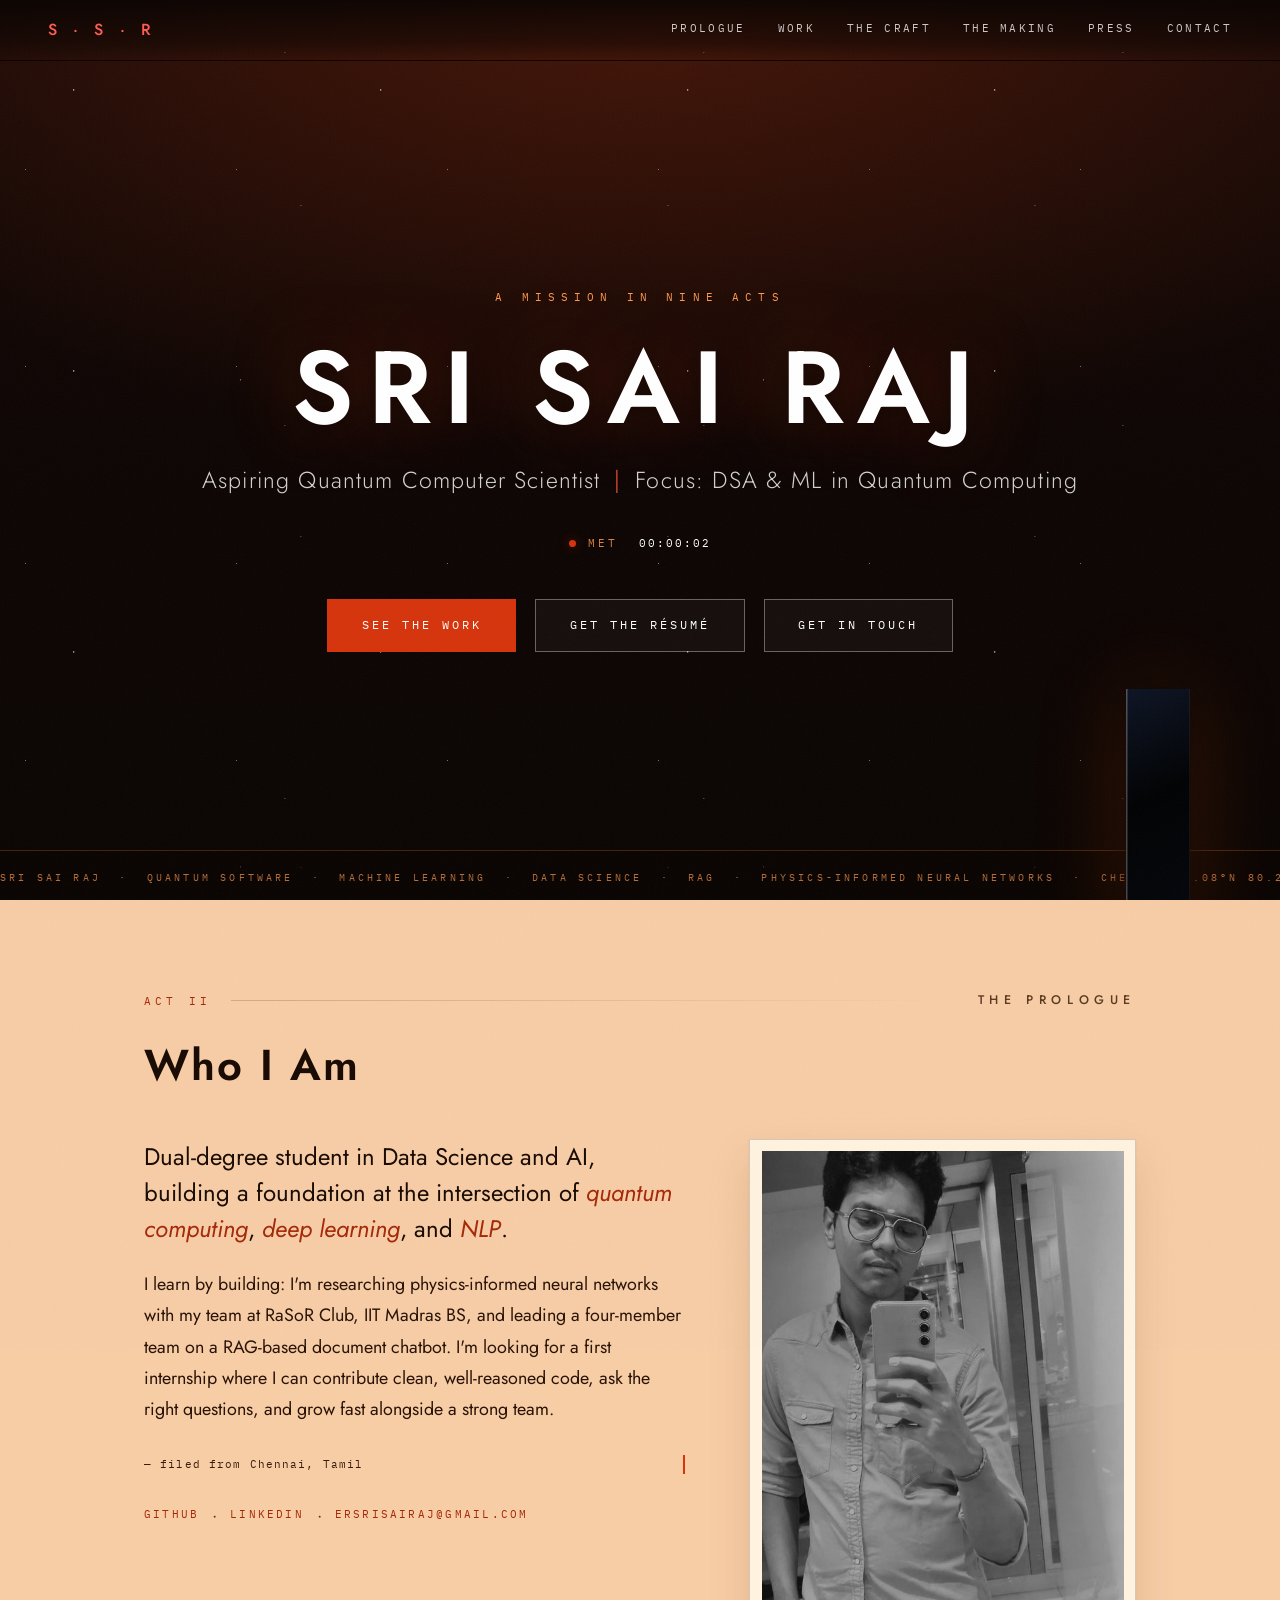
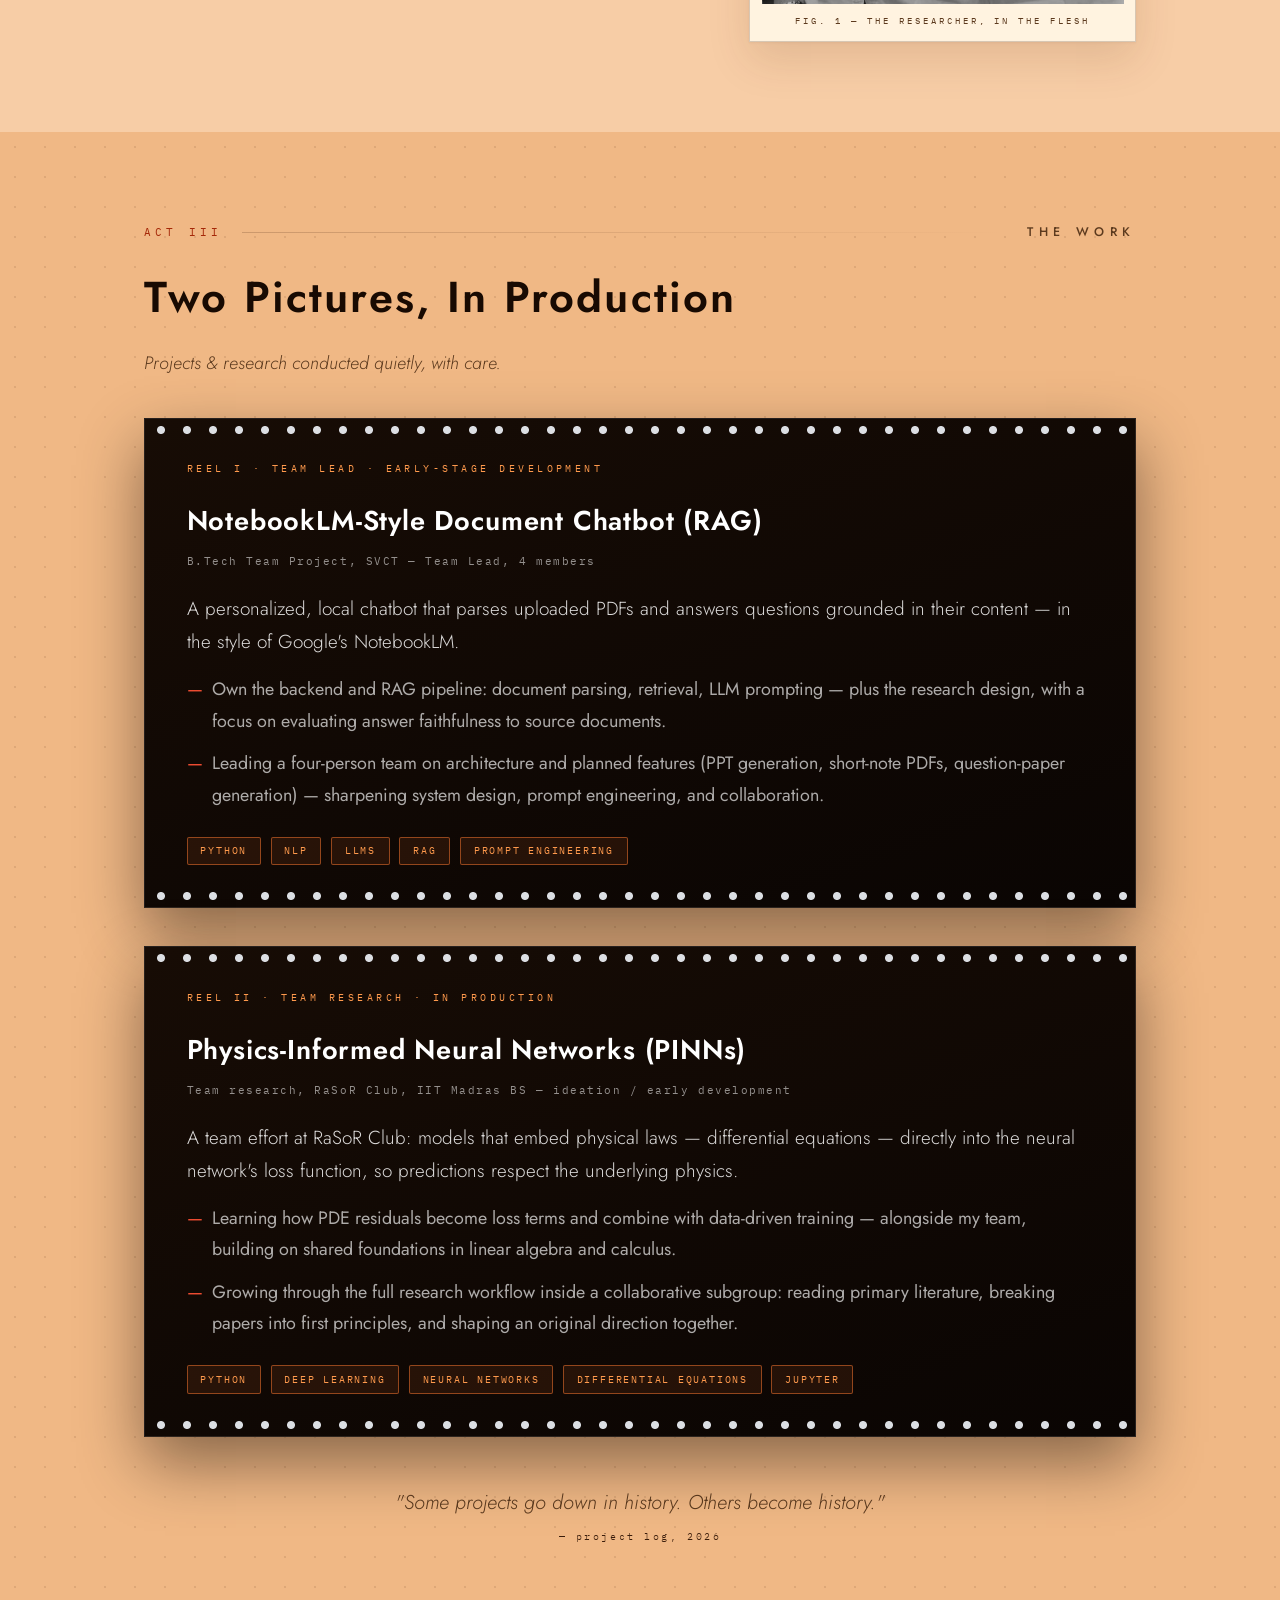
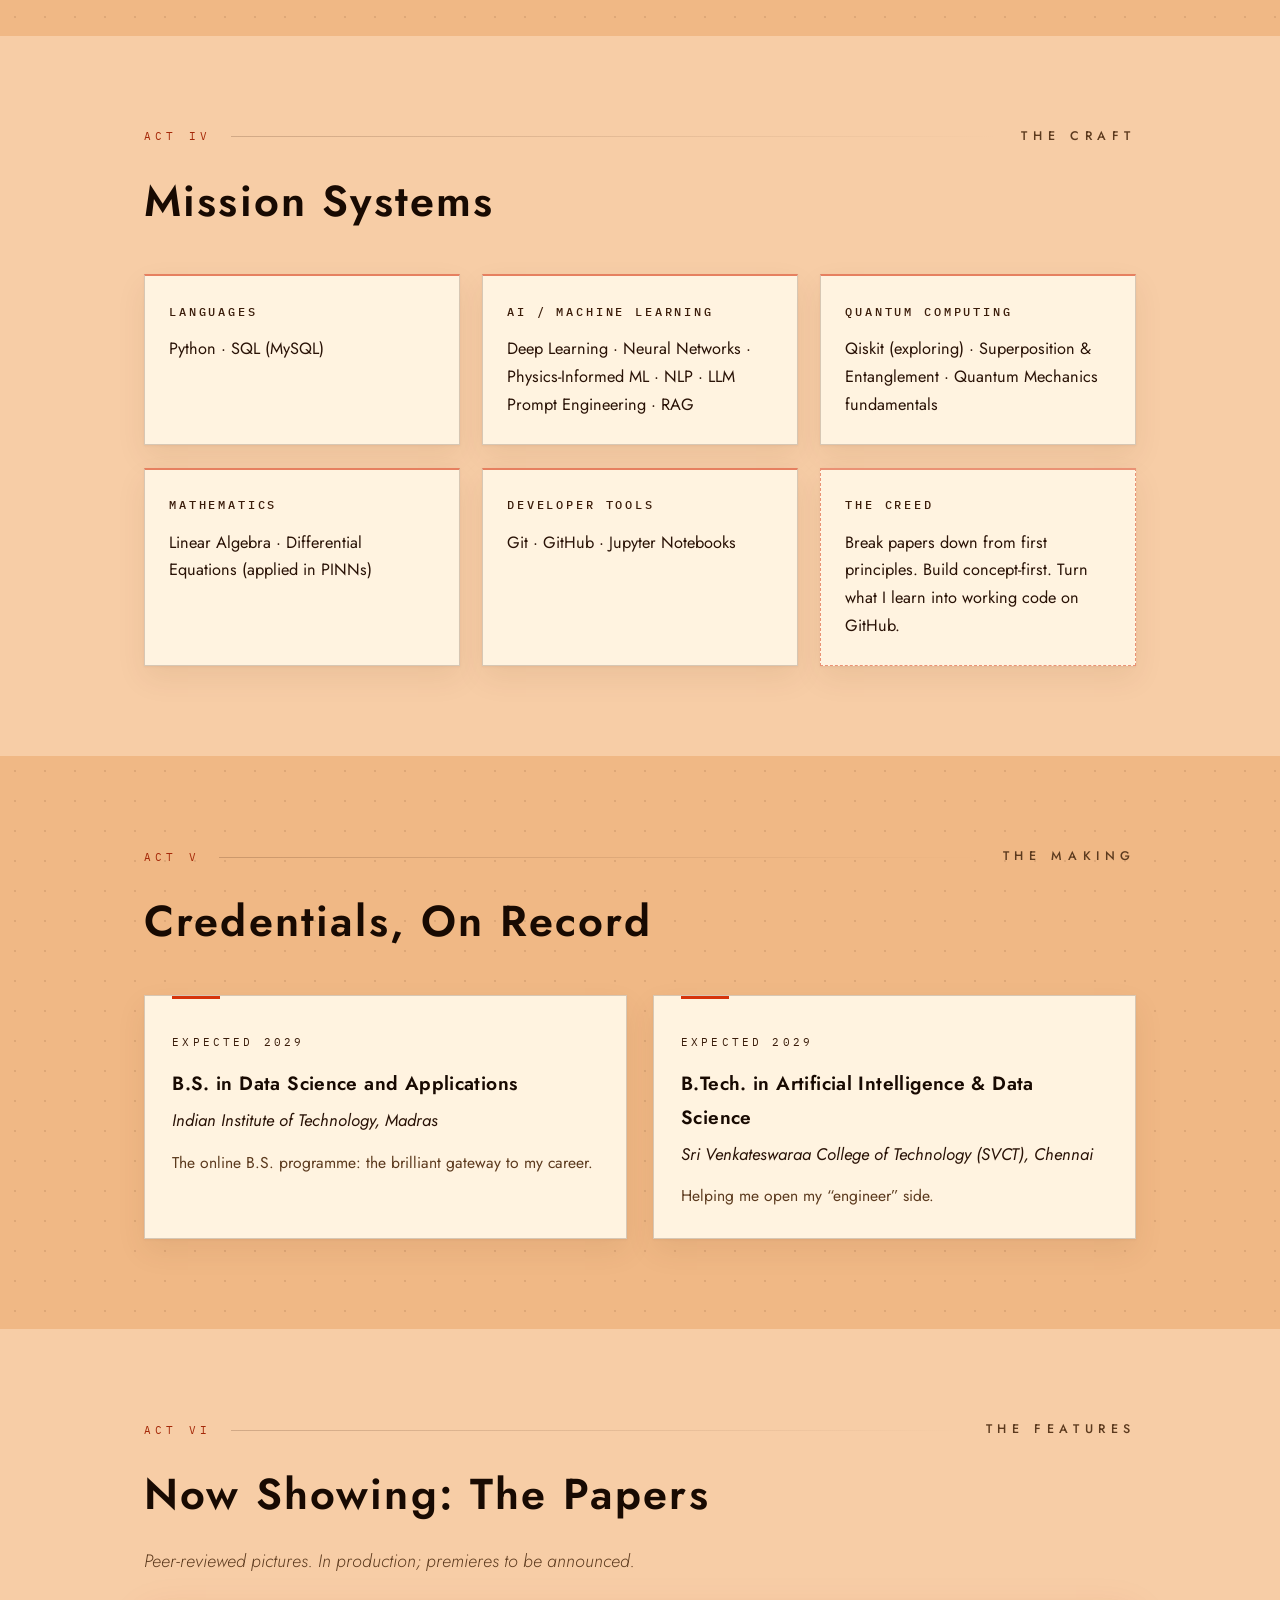
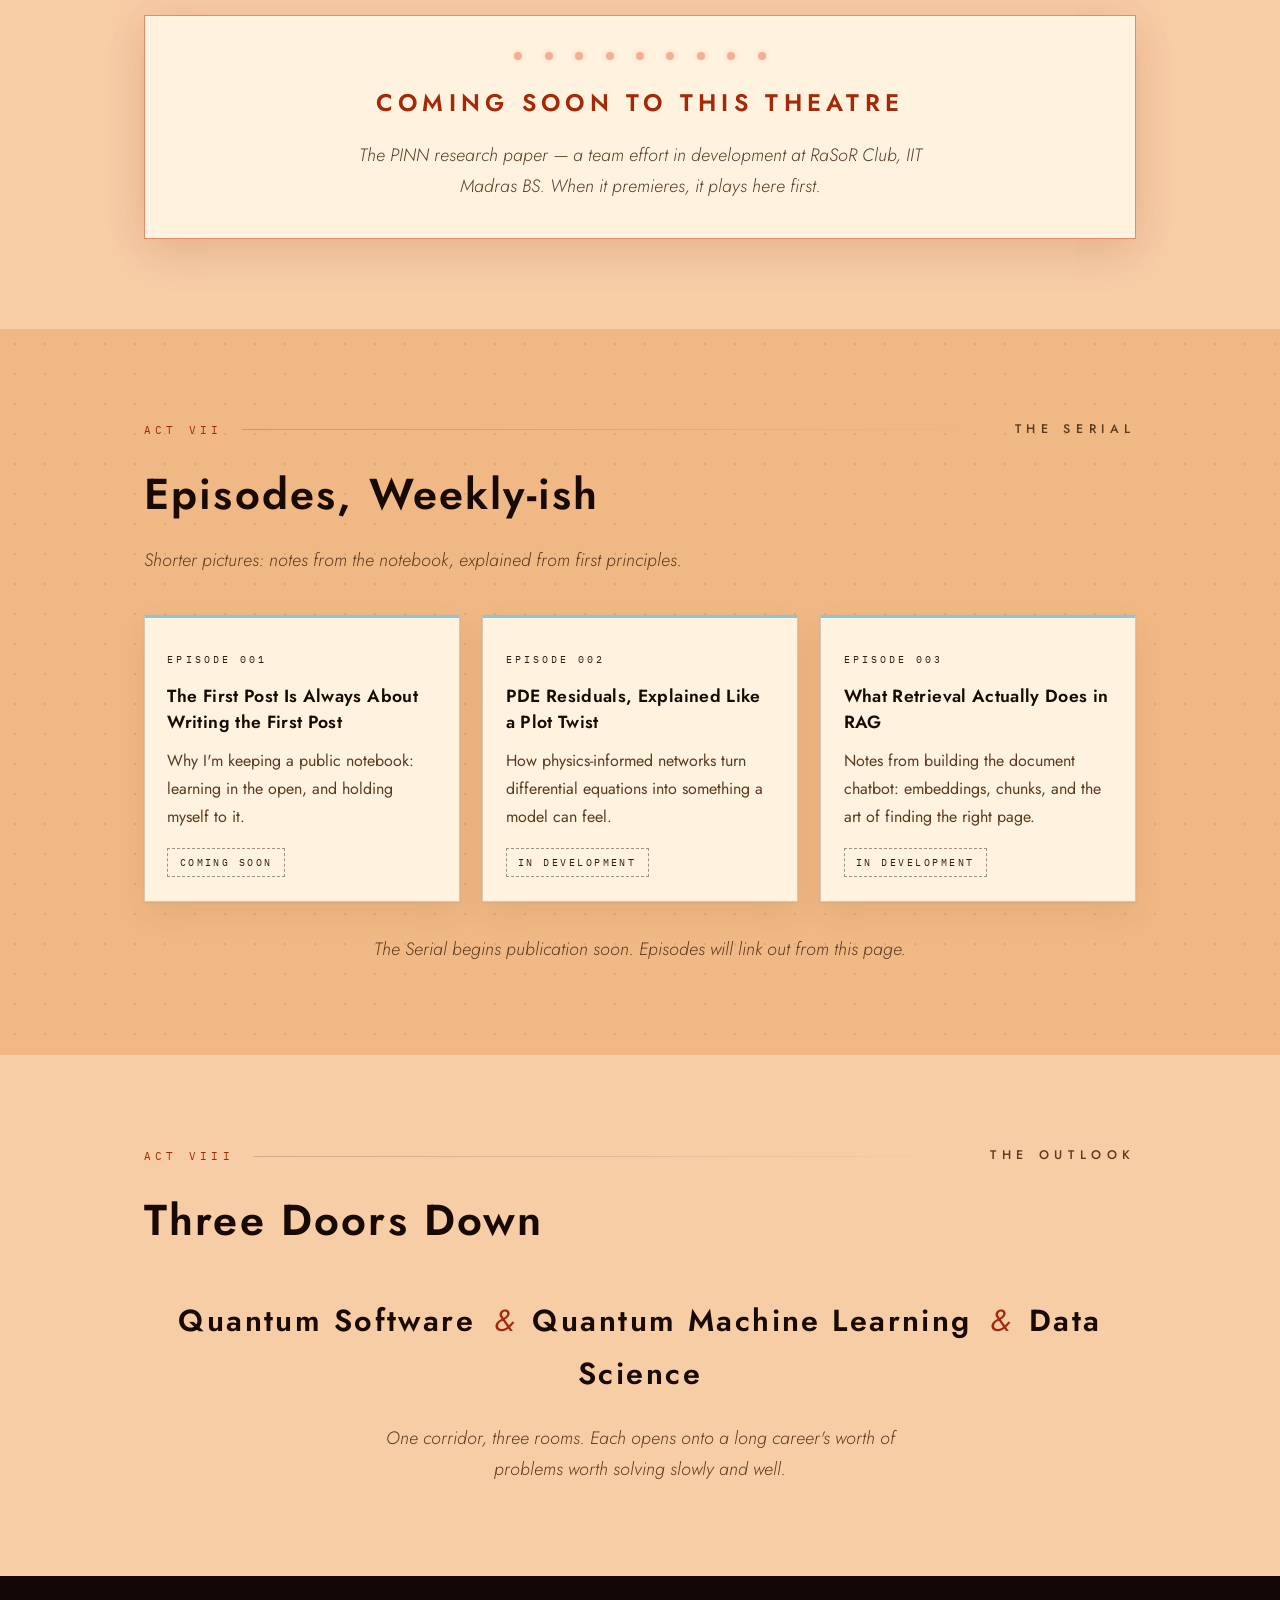
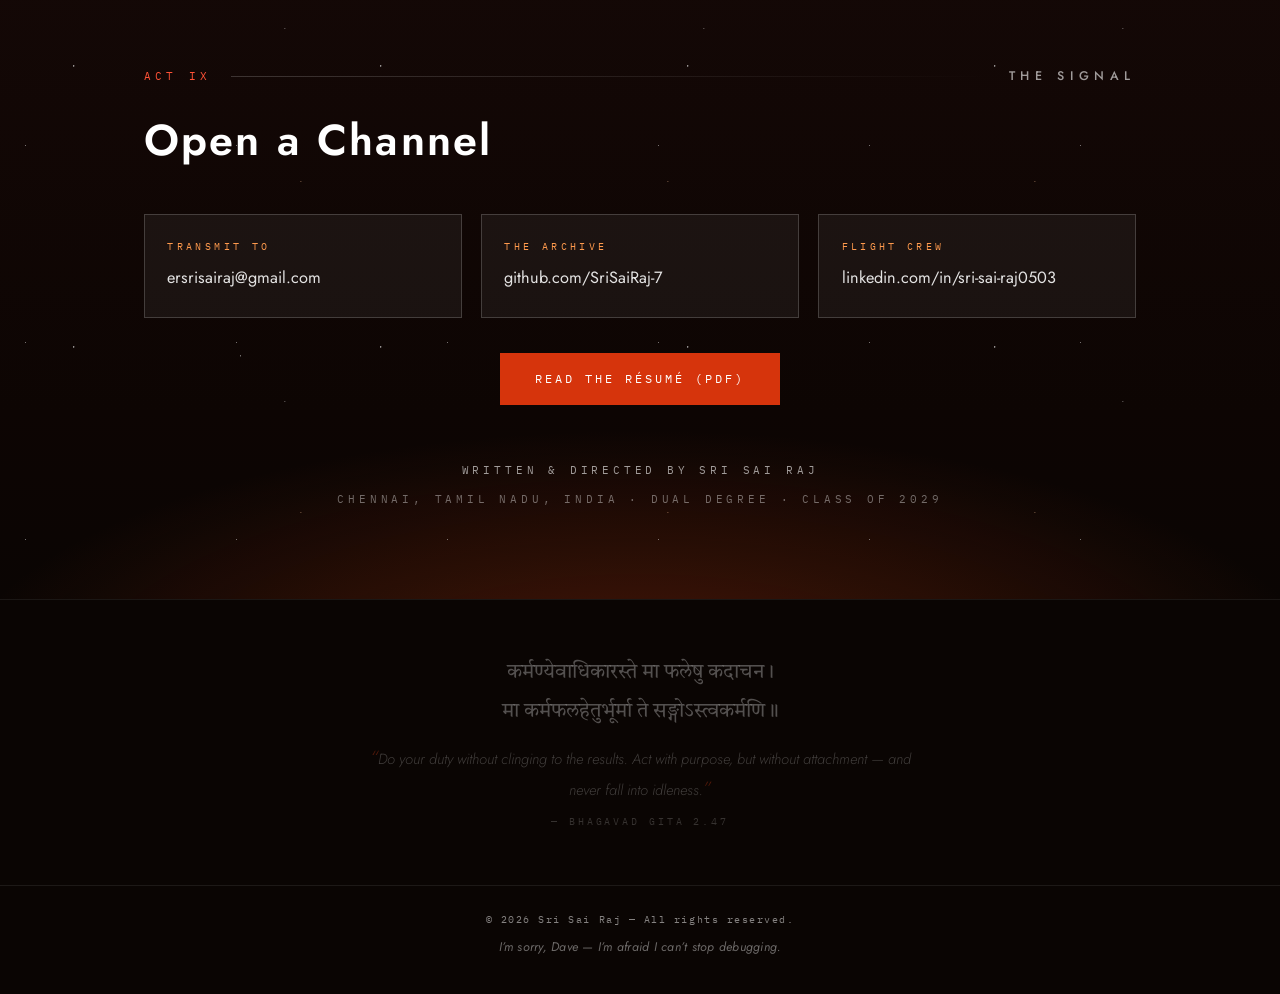
==== commit dbfc8b76: "Repitch palette to the film's poster colors; add live telemetry motion Swap the pale apricot for the" ====
--- a/index.html
+++ b/index.html
@@ -29,7 +29,7 @@
   <link rel="preconnect" href="https://fonts.googleapis.com" />
   <link rel="preconnect" href="https://fonts.gstatic.com" crossorigin />
   <link href="https://fonts.googleapis.com/css2?family=Jost:ital,wght@0,300;0,400;0,500;0,600;0,700;1,400;1,500&family=IBM+Plex+Mono:wght@400;500&family=Tiro+Devanagari+Sanskrit:ital@0;1&display=swap" rel="stylesheet" />
-  <link rel="stylesheet" href="css/style.css?v=5" />
+  <link rel="stylesheet" href="css/style.css?v=6" />
   <link rel="icon" href="data:image/svg+xml,%3Csvg xmlns='http://www.w3.org/2000/svg' viewBox='0 0 32 32'%3E%3Crect width='32' height='32' fill='%23060a12'/%3E%3Ccircle cx='16' cy='16' r='11.5' fill='none' stroke='%234ec9f5' stroke-opacity='0.55'/%3E%3Ctext x='16' y='22.5' font-family='Futura,Century Gothic,sans-serif' font-weight='600' font-size='17' fill='%23e5322d' text-anchor='middle'%3ES%3C/text%3E%3C/svg%3E" />
 </head>
 <body>
@@ -57,6 +57,7 @@
     </div>
     <button id="nav-toggle" aria-label="Open menu">☰</button>
   </nav>
+  <div id="nav-progress" aria-hidden="true"></div>
   <div id="nav-veil"></div>
 
   <!-- ============ ACT I : TITLE CARD / HERO ============ -->
@@ -66,10 +67,17 @@
       <p class="eyebrow">A MISSION IN NINE ACTS</p>
       <h1 class="hero-title">SRI&nbsp;SAI&nbsp;RAJ</h1>
       <p class="hero-sub">Aspiring Quantum Computer Scientist <span class="hero-focus-sep">|</span> Focus: DSA &amp; ML in Quantum Computing</p>
+      <p class="hero-met">MET&nbsp;<span id="met-clock">00:00:00</span></p>
       <div class="hero-cta">
         <a class="btn btn-primary" href="#work">SEE&nbsp;THE&nbsp;WORK</a>
         <a class="btn btn-ghost" href="assets/Sri_Sai_Raj_Resume.pdf" target="_blank" rel="noopener">GET&nbsp;THE&nbsp;RÉSUMÉ</a>
         <a class="btn btn-ghost" href="#contact">GET&nbsp;IN&nbsp;TOUCH</a>
+      </div>
+    </div>
+    <div class="hero-ticker" aria-hidden="true">
+      <div class="ticker-track">
+        <span>SRI&nbsp;SAI&nbsp;RAJ&nbsp;&nbsp;·&nbsp;&nbsp;QUANTUM&nbsp;SOFTWARE&nbsp;&nbsp;·&nbsp;&nbsp;MACHINE&nbsp;LEARNING&nbsp;&nbsp;·&nbsp;&nbsp;DATA&nbsp;SCIENCE&nbsp;&nbsp;·&nbsp;&nbsp;RAG&nbsp;&nbsp;·&nbsp;&nbsp;PHYSICS-INFORMED&nbsp;NEURAL&nbsp;NETWORKS&nbsp;&nbsp;·&nbsp;&nbsp;CHENNAI&nbsp;13.08°N&nbsp;80.27°E&nbsp;&nbsp;·&nbsp;&nbsp;JUPITER&nbsp;MISSION&nbsp;&nbsp;·&nbsp;&nbsp;ALL&nbsp;SYSTEMS&nbsp;NOMINAL&nbsp;&nbsp;·&nbsp;&nbsp;</span>
+        <span>SRI&nbsp;SAI&nbsp;RAJ&nbsp;&nbsp;·&nbsp;&nbsp;QUANTUM&nbsp;SOFTWARE&nbsp;&nbsp;·&nbsp;&nbsp;MACHINE&nbsp;LEARNING&nbsp;&nbsp;·&nbsp;&nbsp;DATA&nbsp;SCIENCE&nbsp;&nbsp;·&nbsp;&nbsp;RAG&nbsp;&nbsp;·&nbsp;&nbsp;PHYSICS-INFORMED&nbsp;NEURAL&nbsp;NETWORKS&nbsp;&nbsp;·&nbsp;&nbsp;CHENNAI&nbsp;13.08°N&nbsp;80.27°E&nbsp;&nbsp;·&nbsp;&nbsp;JUPITER&nbsp;MISSION&nbsp;&nbsp;·&nbsp;&nbsp;ALL&nbsp;SYSTEMS&nbsp;NOMINAL&nbsp;&nbsp;·&nbsp;&nbsp;</span>
       </div>
     </div>
   </header>
@@ -373,6 +381,6 @@
     <p>© 2026 Sri Sai Raj — All rights reserved. <span class="footer-whisper">I’m sorry, Dave — I’m afraid I can’t stop debugging.</span></p>
   </footer>
 
-  <script src="js/main.js?v=11"></script>
+  <script src="js/main.js?v=12"></script>
 </body>
 </html>
--- a/css/style.css
+++ b/css/style.css
@@ -1,28 +1,28 @@
 /* ==========================================================================
    SRI SAI RAJ — 2001: A SPACE ODYSSEY
-   Bright Discovery-One interiors (ship white), deep-space starfields,
-   HAL red for action, display cyan for telemetry. Futura-style display
-   type (Jost) and teletype mono labels (IBM Plex Mono).
+   Poster palette: vermilion red-orange and warm black over orange-sand
+   sections, cream cards, ember telemetry. Futura-style display type
+   (Jost) and teletype mono labels (IBM Plex Mono).
    ========================================================================== */
 
 :root {
   /* ---- deep space (dark blocks) ---- */
-  --space:        #060a12;
-  --space-2:      #0a101d;
-  --space-3:      #101b30;
-
-  /* ---- ship interior (bright blocks) ---- */
-  --bg:           #fbe9d9;
-  --bg-alt:       #f6dcc4;
-  --panel:        #fffaf4;
+  --space:        #0a0503;
+  --space-2:      #130906;
+  --space-3:      #1d0f08;
+
+  /* ---- poster ground (bright blocks) ---- */
+  --bg:           #f7cda6;
+  --bg-alt:       #f0b885;
+  --panel:        #fff3e0;
 
   /* ---- accents ---- */
-  --hal:          #d92d26;   /* HAL red — fills, glows */
-  --hal-deep:     #bf2620;   /* HAL red — text on light */
-  --hal-glow:     rgba(217, 45, 38, 0.45);
-  --cyan:         #16a9e8;   /* display cyan — fills, glows */
-  --cyan-deep:    #0a668f;   /* display cyan — text on light */
-  --cyan-glow:    rgba(78, 201, 245, 0.4);
+  --hal:          #d6340c;   /* poster vermilion — fills, glows */
+  --hal-deep:     #a52808;   /* vermilion — text on light */
+  --hal-glow:     rgba(214, 52, 12, 0.45);
+  --ember:        #ff7a33;   /* pod ember — fills, glows */
+  --ember-deep:   #3a1c0a;   /* warm ink — mono labels on light */
+  --ember-glow:   rgba(255, 122, 51, 0.4);
 
   /* ---- starfield (tiled dot layers, used by the dark blocks) ---- */
   --stars:
@@ -30,7 +30,7 @@
     radial-gradient(1px 1px at 12% 86%, rgba(255,255,255,0.6), rgba(255,255,255,0) 70%),
     radial-gradient(1.1px 1.1px at 68% 14%, rgba(255,255,255,0.75), rgba(255,255,255,0) 70%),
     radial-gradient(1.3px 1.3px at 46% 78%, rgba(255,255,255,0.7), rgba(255,255,255,0) 70%),
-    radial-gradient(1.1px 1.1px at 82% 62%, rgba(190,225,255,0.85), rgba(190,225,255,0) 70%);
+    radial-gradient(1.1px 1.1px at 82% 62%, rgba(255,198,150,0.85), rgba(255,198,150,0) 70%);
   --star-size: 307px 281px, 211px 197px, 419px 373px, 523px 487px, 367px 331px;
 
   /* ---- type ---- */
@@ -46,14 +46,14 @@
 
 body {
   /* light-context defaults — dark blocks redeclare these */
-  --fg:        #2b2018;
-  --fg-strong: #1a1109;
-  --fg-dim:    #6d5a47;
+  --fg:        #291206;
+  --fg-strong: #180a02;
+  --fg-dim:    #5c3a1e;
   --accent:    var(--hal-deep);
-  --tech:      var(--cyan-deep);
+  --tech:      var(--ember-deep);
   --surface:   var(--panel);
-  --line:      rgba(74, 36, 12, 0.18);
-  --line-soft: rgba(74, 36, 12, 0.09);
+  --line:      rgba(58, 24, 6, 0.2);
+  --line-soft: rgba(58, 24, 6, 0.1);
 
   background: var(--bg);
   color: var(--fg);
@@ -75,8 +75,8 @@
   --fg:        rgba(255, 255, 255, 0.86);
   --fg-strong: #ffffff;
   --fg-dim:    rgba(255, 255, 255, 0.6);
-  --accent:    #ff5f52;
-  --tech:      #4ec9f5;
+  --accent:    #ff5236;
+  --tech:      #ff9a4d;
   --surface:   rgba(255, 255, 255, 0.05);
   --line:      rgba(255, 255, 255, 0.18);
   --line-soft: rgba(255, 255, 255, 0.1);
@@ -87,7 +87,7 @@
 
 a:focus-visible,
 button:focus-visible {
-  outline: 2px solid var(--cyan);
+  outline: 2px solid var(--ember);
   outline-offset: 3px;
 }
 
@@ -142,7 +142,7 @@
   position: fixed;
   inset: 0;
   z-index: 5000;
-  background: #04070d;
+  background: #0c0503;
   display: flex;
   align-items: center;
   justify-content: center;
@@ -158,13 +158,13 @@
   width: min(64vmin, 520px);
   aspect-ratio: 1;
   border-radius: 50%;
-  border: 1px solid rgba(78, 201, 245, 0.5);
+  border: 1px solid rgba(255, 122, 51, 0.5);
   display: flex;
   align-items: center;
   justify-content: center;
   box-shadow:
-    0 0 120px rgba(78, 201, 245, 0.10) inset,
-    0 0 60px rgba(78, 201, 245, 0.10);
+    0 0 120px rgba(255, 122, 51, 0.10) inset,
+    0 0 60px rgba(255, 122, 51, 0.10);
   overflow: hidden;
 }
 
@@ -173,14 +173,14 @@
   font-weight: 500;
   font-size: clamp(6rem, 18vmin, 13rem);
   color: #ffffff;
-  text-shadow: 0 0 40px rgba(78, 201, 245, 0.55);
+  text-shadow: 0 0 40px rgba(242, 84, 15, 0.6);
 }
 
 .leader-sweep {
   position: absolute;
   inset: 0;
   border-radius: 50%;
-  background: conic-gradient(from -90deg, rgba(78,201,245,0.25) 0deg, transparent 0.1deg);
+  background: conic-gradient(from -90deg, rgba(255,122,51,0.3) 0deg, transparent 0.1deg);
   animation: sweep 800ms linear 3;
   transform-origin: center;
 }
@@ -190,7 +190,7 @@
 .leader-crosshair,
 .leader-crosshair::before {
   position: absolute;
-  background: rgba(78, 201, 245, 0.35);
+  background: rgba(255, 122, 51, 0.4);
 }
 .leader-crosshair {
   left: 50%; top: 0; bottom: 0; width: 1px;
@@ -210,7 +210,7 @@
   font-family: var(--font-mono);
   font-size: 0.7rem;
   letter-spacing: 0.5em;
-  color: #4ec9f5;
+  color: #ffa14d;
   white-space: nowrap;
 }
 
@@ -228,19 +228,19 @@
   align-items: center;
   justify-content: space-between;
   padding: 1rem clamp(1.2rem, 4vw, 3rem);
-  background: linear-gradient(to bottom, rgba(6, 10, 18, 0.88), rgba(6, 10, 18, 0.45) 70%, transparent);
+  background: linear-gradient(to bottom, rgba(10, 5, 3, 0.88), rgba(10, 5, 3, 0.45) 70%, transparent);
   border-bottom: 1px solid transparent;
   transition: border-color 400ms ease, background 400ms ease;
 }
 
 #site-nav.scrolled {
-  --nav-fg: #554434;
-  --nav-rule: rgba(74, 36, 12, 0.32);
+  --nav-fg: #4a2410;
+  --nav-rule: rgba(58, 24, 6, 0.32);
   --nav-accent: var(--hal-deep);
-  background: rgba(253, 243, 232, 0.93);
+  background: rgba(255, 241, 223, 0.94);
   backdrop-filter: blur(10px);
   -webkit-backdrop-filter: blur(10px);
-  border-bottom-color: rgba(74, 36, 12, 0.12);
+  border-bottom-color: rgba(58, 24, 6, 0.12);
 }
 
 .nav-brand {
@@ -292,7 +292,7 @@
   position: fixed;
   inset: 0;
   z-index: 2900;
-  background: rgba(4, 7, 13, 0.75);
+  background: rgba(10, 4, 2, 0.75);
 }
 
 body.nav-open #nav-veil { display: block; }
@@ -306,8 +306,8 @@
   top: 4rem; right: 1.2rem;
   z-index: 3001;
   background: var(--panel);
-  border: 1px solid rgba(74, 36, 12, 0.16);
-  box-shadow: 0 24px 60px rgba(58, 28, 10, 0.25);
+  border: 1px solid rgba(58, 24, 6, 0.16);
+  box-shadow: 0 24px 60px rgba(40, 14, 3, 0.3);
   padding: 1.4rem 2rem;
   gap: 0.2rem;
 }
@@ -330,9 +330,11 @@
   background-image:
     radial-gradient(ellipse 130% 110% at 50% 45%, transparent 52%, rgba(0, 0, 0, 0.55) 100%),
     var(--stars),
-    radial-gradient(ellipse 120% 80% at 50% 0%, rgba(34, 62, 120, 0.5), transparent 62%),
-    linear-gradient(180deg, #070c16 0%, #0a101d 55%, #060a12 100%);
+    radial-gradient(ellipse 120% 80% at 50% 0%, rgba(120, 35, 10, 0.5), transparent 62%),
+    linear-gradient(180deg, #140806 0%, #0d0503 55%, #0a0503 100%);
   background-size: auto, var(--star-size), auto, auto;
+  /* pointer parallax: the star layer drifts with the cursor */
+  background-position: 0 0, var(--mx, 0px) var(--my, 0px), 0 0, 0 0;
 }
 
 .hero-inner {
@@ -352,8 +354,10 @@
   box-shadow:
     inset 1.5px 0 0 rgba(255, 255, 255, 0.26),
     inset -1px 0 0 rgba(255, 255, 255, 0.05),
-    0 0 90px rgba(78, 201, 245, 0.18),
+    0 0 90px rgba(242, 84, 15, 0.22),
     0 0 30px rgba(0, 0, 0, 0.9);
+  transform: translate3d(calc(var(--mx, 0px) * -0.6), calc(var(--my, 0px) * -0.45), 0);
+  transition: transform 400ms ease-out;
   z-index: 1;
 }
 
@@ -374,7 +378,7 @@
   color: #ffffff;
   text-shadow:
     0 2px 30px rgba(0, 0, 0, 0.6),
-    0 0 70px rgba(78, 201, 245, 0.3);
+    0 0 70px rgba(242, 84, 15, 0.35);
   line-height: 1.05;
 }
 
@@ -387,7 +391,79 @@
   color: rgba(255, 255, 255, 0.82);
 }
 
-.hero-focus-sep { color: #ff5f52; margin: 0 0.35rem; }
+.hero-focus-sep { color: #ff5236; margin: 0 0.35rem; }
+
+/* mission clock — counts the visitor's time aboard */
+.hero-met {
+  display: inline-flex;
+  align-items: center;
+  gap: 0.7rem;
+  margin-top: 2.1rem;
+  font-family: var(--font-mono);
+  font-size: 0.66rem;
+  letter-spacing: 0.3em;
+  text-transform: uppercase;
+  color: rgba(255, 154, 77, 0.85);
+}
+
+.hero-met::before {
+  content: "";
+  width: 7px;
+  height: 7px;
+  border-radius: 50%;
+  background: var(--hal);
+  box-shadow: 0 0 12px var(--hal-glow);
+  animation: pulse 2.4s ease-in-out infinite;
+}
+
+#met-clock { color: #ffffff; letter-spacing: 0.18em; }
+
+@keyframes pulse {
+  0%, 100% { opacity: 1; }
+  50% { opacity: 0.25; }
+}
+
+/* telemetry ticker along the hero's lower edge */
+.hero-ticker {
+  position: absolute;
+  left: 0; right: 0; bottom: 0;
+  padding: 0.55rem 0;
+  border-top: 1px solid rgba(255, 122, 51, 0.25);
+  background: rgba(10, 5, 3, 0.55);
+  overflow: hidden;
+}
+
+.ticker-track {
+  display: inline-flex;
+  white-space: nowrap;
+  animation: ticker 46s linear infinite;
+}
+
+.ticker-track span {
+  font-family: var(--font-mono);
+  font-size: 0.62rem;
+  letter-spacing: 0.32em;
+  text-transform: uppercase;
+  color: rgba(255, 154, 77, 0.7);
+  padding-right: 3rem;
+}
+
+@keyframes ticker {
+  from { transform: translateX(0); }
+  to { transform: translateX(-50%); }
+}
+
+/* scroll progress — telemetry bar pinned above everything */
+#nav-progress {
+  position: fixed;
+  top: 0; left: 0;
+  height: 3px;
+  width: 0;
+  background: linear-gradient(to right, var(--hal), var(--ember));
+  box-shadow: 0 0 12px rgba(214, 52, 12, 0.6);
+  z-index: 3100;
+  pointer-events: none;
+}
 
 .hero-cta {
   margin-top: 2.6rem;
@@ -414,9 +490,9 @@
   border-color: var(--hal);
 }
 .btn-primary:hover {
-  background: #ea3a32;
-  border-color: #ea3a32;
-  box-shadow: 0 10px 30px var(--hal-glow), 0 0 26px rgba(217, 45, 38, 0.35);
+  background: #e84318;
+  border-color: #e84318;
+  box-shadow: 0 10px 30px var(--hal-glow), 0 0 26px rgba(214, 52, 12, 0.35);
   transform: translateY(-2px);
 }
 
@@ -426,8 +502,8 @@
   background: rgba(255, 255, 255, 0.04);
 }
 .btn-ghost:hover {
-  border-color: var(--cyan);
-  box-shadow: 0 0 26px rgba(78, 201, 245, 0.25);
+  border-color: var(--ember);
+  box-shadow: 0 0 26px rgba(255, 122, 51, 0.3);
   transform: translateY(-2px);
 }
 
@@ -440,7 +516,7 @@
 .section-alt {
   background-color: var(--bg-alt);
   /* faint mission-plan grid */
-  background-image: radial-gradient(rgba(74, 36, 12, 0.08) 1px, transparent 1.2px);
+  background-image: radial-gradient(rgba(58, 24, 6, 0.1) 1px, transparent 1.2px);
   background-size: 30px 30px;
 }
 
@@ -585,11 +661,11 @@
 /* ---- Filmstrips / projects ---------------------------------------------------- */
 .filmstrip {
   position: relative;
-  background: linear-gradient(160deg, #0c1324 0%, #070b14 100%);
+  background: linear-gradient(160deg, #170c05 0%, #0a0503 100%);
   border: 1px solid rgba(255, 255, 255, 0.1);
   padding: clamp(1.6rem, 4vw, 2.6rem);
   margin-bottom: 2.4rem;
-  box-shadow: 0 26px 60px rgba(9, 15, 30, 0.35);
+  box-shadow: 0 26px 60px rgba(12, 5, 1, 0.45);
 }
 
 /* film sprocket holes top & bottom */
@@ -676,10 +752,10 @@
   letter-spacing: 0.18em;
   text-transform: uppercase;
   color: var(--tech);
-  border: 1px solid rgba(78, 201, 245, 0.45);
+  border: 1px solid rgba(255, 122, 51, 0.5);
   padding: 0.3rem 0.8rem;
   border-radius: 2px;
-  background: rgba(78, 201, 245, 0.08);
+  background: rgba(255, 122, 51, 0.1);
 }
 
 .closing-line {
@@ -712,7 +788,7 @@
 .craft {
   background: var(--surface);
   border: 1px solid var(--line);
-  border-top: 2px solid rgba(22, 169, 232, 0.55);
+  border-top: 2px solid rgba(214, 52, 12, 0.6);
   padding: 1.6rem 1.5rem;
   box-shadow: 0 1px 2px rgba(92, 47, 16, 0.06), 0 12px 28px rgba(92, 47, 16, 0.08);
   transition: transform 300ms ease, border-color 300ms ease, box-shadow 300ms ease;
@@ -742,7 +818,7 @@
 
 .craft-ghost {
   border-style: dashed;
-  border-color: rgba(217, 45, 38, 0.45);
+  border-color: rgba(214, 52, 12, 0.5);
   border-top-style: solid;
 }
 
@@ -804,10 +880,10 @@
 /* ---- The Features (publications) ------------------------------------------------- */
 .marquee {
   background: var(--surface);
-  border: 1px solid rgba(217, 45, 38, 0.5);
+  border: 1px solid rgba(214, 52, 12, 0.55);
   padding: 2.2rem clamp(1.4rem, 4vw, 2.6rem);
   text-align: center;
-  box-shadow: 0 0 40px rgba(217, 45, 38, 0.08), 0 18px 40px rgba(92, 47, 16, 0.09);
+  box-shadow: 0 0 40px rgba(214, 52, 12, 0.1), 0 18px 40px rgba(92, 47, 16, 0.09);
 }
 
 .marquee-lights {
@@ -821,16 +897,16 @@
   width: 8px;
   height: 8px;
   border-radius: 50%;
-  background: rgba(217, 45, 38, 0.35);
-  box-shadow: 0 0 6px rgba(217, 45, 38, 0.2);
+  background: rgba(214, 52, 12, 0.35);
+  box-shadow: 0 0 6px rgba(214, 52, 12, 0.2);
 }
 
 .marquee-lights span:nth-child(odd) { animation: bulb 2.4s ease-in-out infinite; }
 .marquee-lights span:nth-child(even) { animation: bulb 2.4s ease-in-out 1.2s infinite; }
 
 @keyframes bulb {
-  0%, 100% { background: rgba(217, 45, 38, 0.35); box-shadow: 0 0 6px rgba(217, 45, 38, 0.2); }
-  50% { background: #e5322d; box-shadow: 0 0 14px rgba(217, 45, 38, 0.7); }
+  0%, 100% { background: rgba(214, 52, 12, 0.35); box-shadow: 0 0 6px rgba(214, 52, 12, 0.2); }
+  50% { background: #e84318; box-shadow: 0 0 14px rgba(214, 52, 12, 0.75); }
 }
 
 .marquee-title {
@@ -944,7 +1020,7 @@
   letter-spacing: 0.25em;
   text-transform: uppercase;
   color: var(--tech);
-  border: 1px dashed rgba(11, 111, 158, 0.55);
+  border: 1px dashed rgba(58, 24, 6, 0.45);
   padding: 0.3rem 0.7rem;
 }
 
@@ -992,8 +1068,8 @@
   background-color: var(--space);
   background-image:
     var(--stars),
-    radial-gradient(ellipse 90% 70% at 50% 115%, rgba(38, 70, 130, 0.55), transparent 60%),
-    linear-gradient(180deg, #070c16 0%, #0a101d 70%, #060a12 100%);
+    radial-gradient(ellipse 90% 70% at 50% 115%, rgba(130, 40, 12, 0.55), transparent 60%),
+    linear-gradient(180deg, #140806 0%, #0d0503 70%, #0a0503 100%);
   background-size: var(--star-size), auto, auto;
 }
 
@@ -1016,7 +1092,7 @@
 
 .contact-card:hover {
   transform: translateY(-4px);
-  border-color: var(--cyan);
+  border-color: var(--ember);
   box-shadow: 0 18px 40px rgba(0, 0, 0, 0.5);
 }
 
@@ -1098,12 +1174,12 @@
   color: rgba(255, 255, 255, 0.18);
 }
 
-.quote-mark { color: rgba(229, 50, 45, 0.3); font-size: 1.3em; }
+.quote-mark { color: rgba(232, 67, 24, 0.32); font-size: 1.3em; }
 
 .gita-quiet:hover .gita-sanskrit { color: rgba(255, 255, 255, 0.92); }
 .gita-quiet:hover .gita-translation { color: rgba(255, 255, 255, 0.68); }
 .gita-quiet:hover .gita-cite { color: rgba(255, 255, 255, 0.55); }
-.gita-quiet:hover .quote-mark { color: rgba(229, 50, 45, 0.8); }
+.gita-quiet:hover .quote-mark { color: rgba(232, 67, 24, 0.8); }
 
 /* ---- Footer --------------------------------------------------------------------------- */
 .site-footer {
@@ -1143,7 +1219,7 @@
 .delay-2 { transition-delay: 300ms; }
 
 @media (prefers-reduced-motion: reduce) {
-  body::before, .flicker, .leader-sweep, .marquee-lights span { animation: none; }
+  body::before, .flicker, .leader-sweep, .marquee-lights span, .ticker-track, .hero-met::before { animation: none; }
   .reveal { opacity: 1; transform: none; transition: none; }
   .gita-sanskrit, .gita-translation, .gita-cite, .quote-mark { transition: none; }
   html { scroll-behavior: auto; }
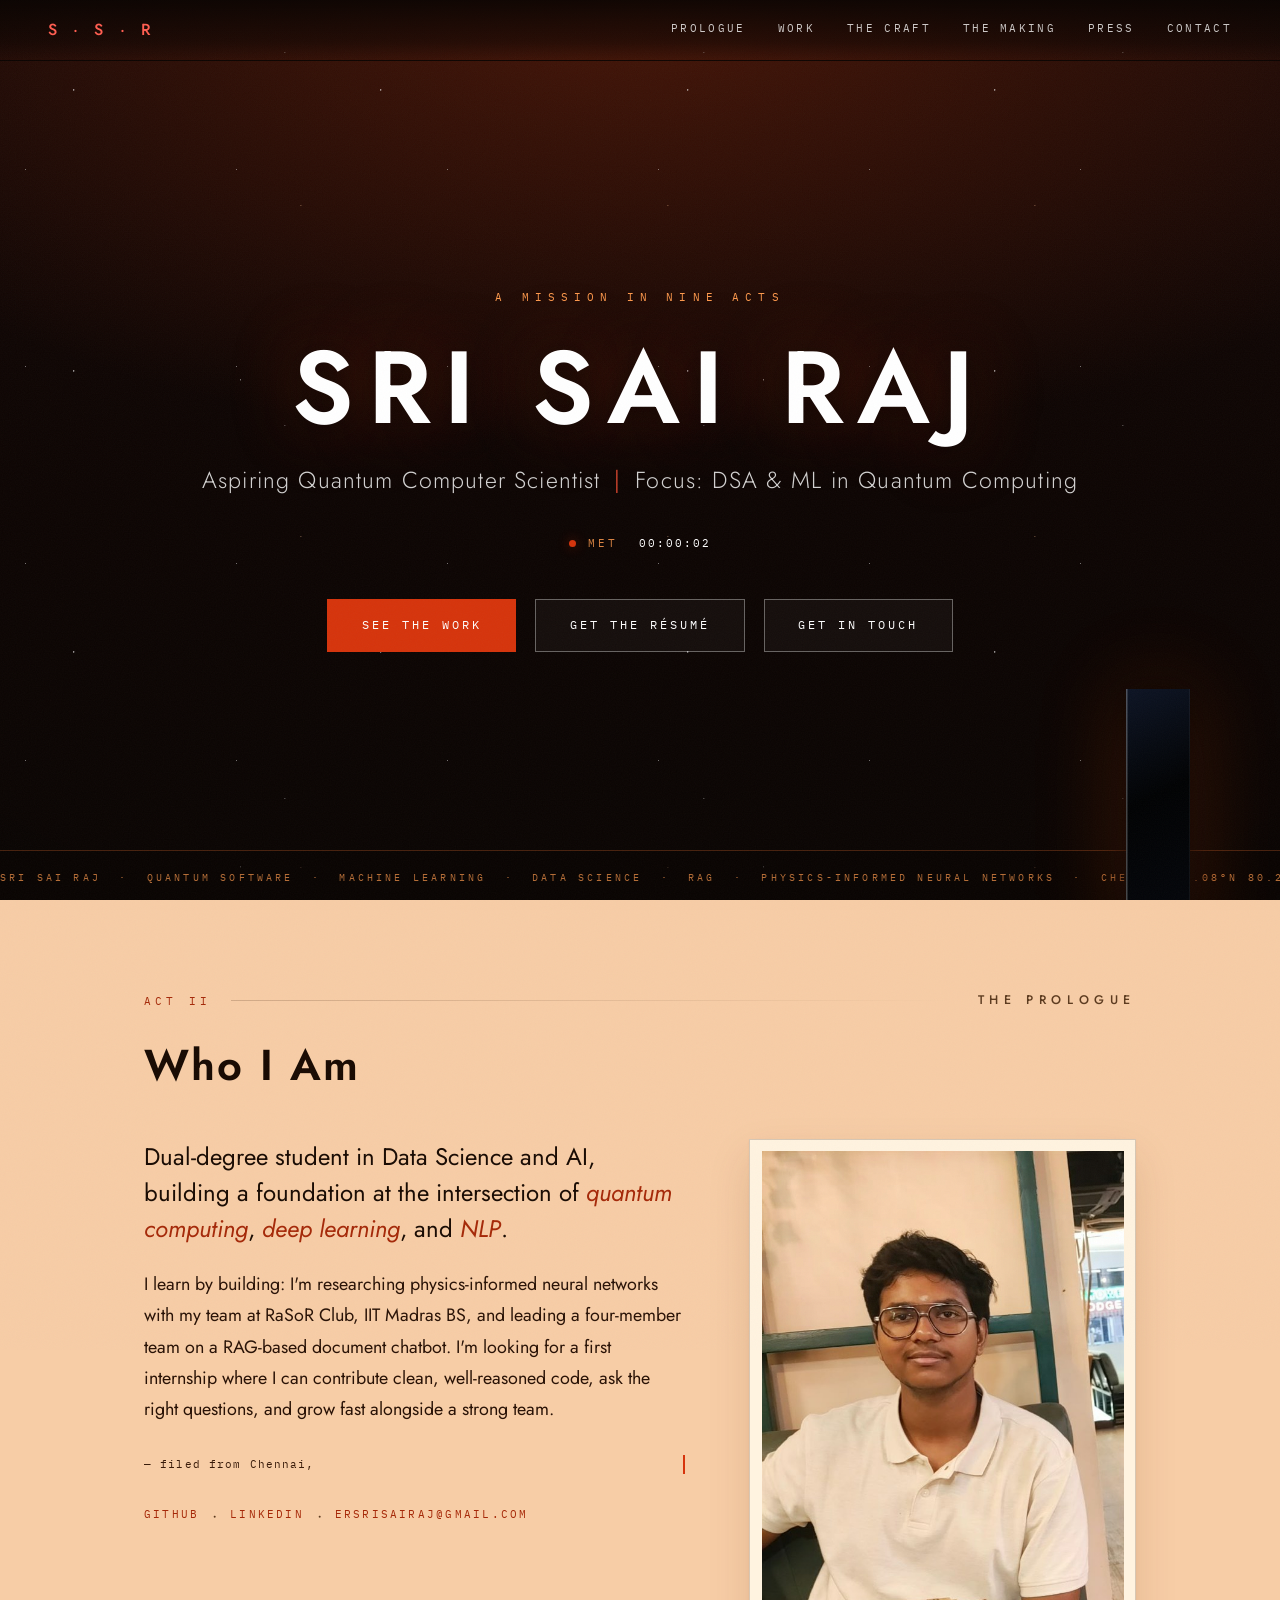
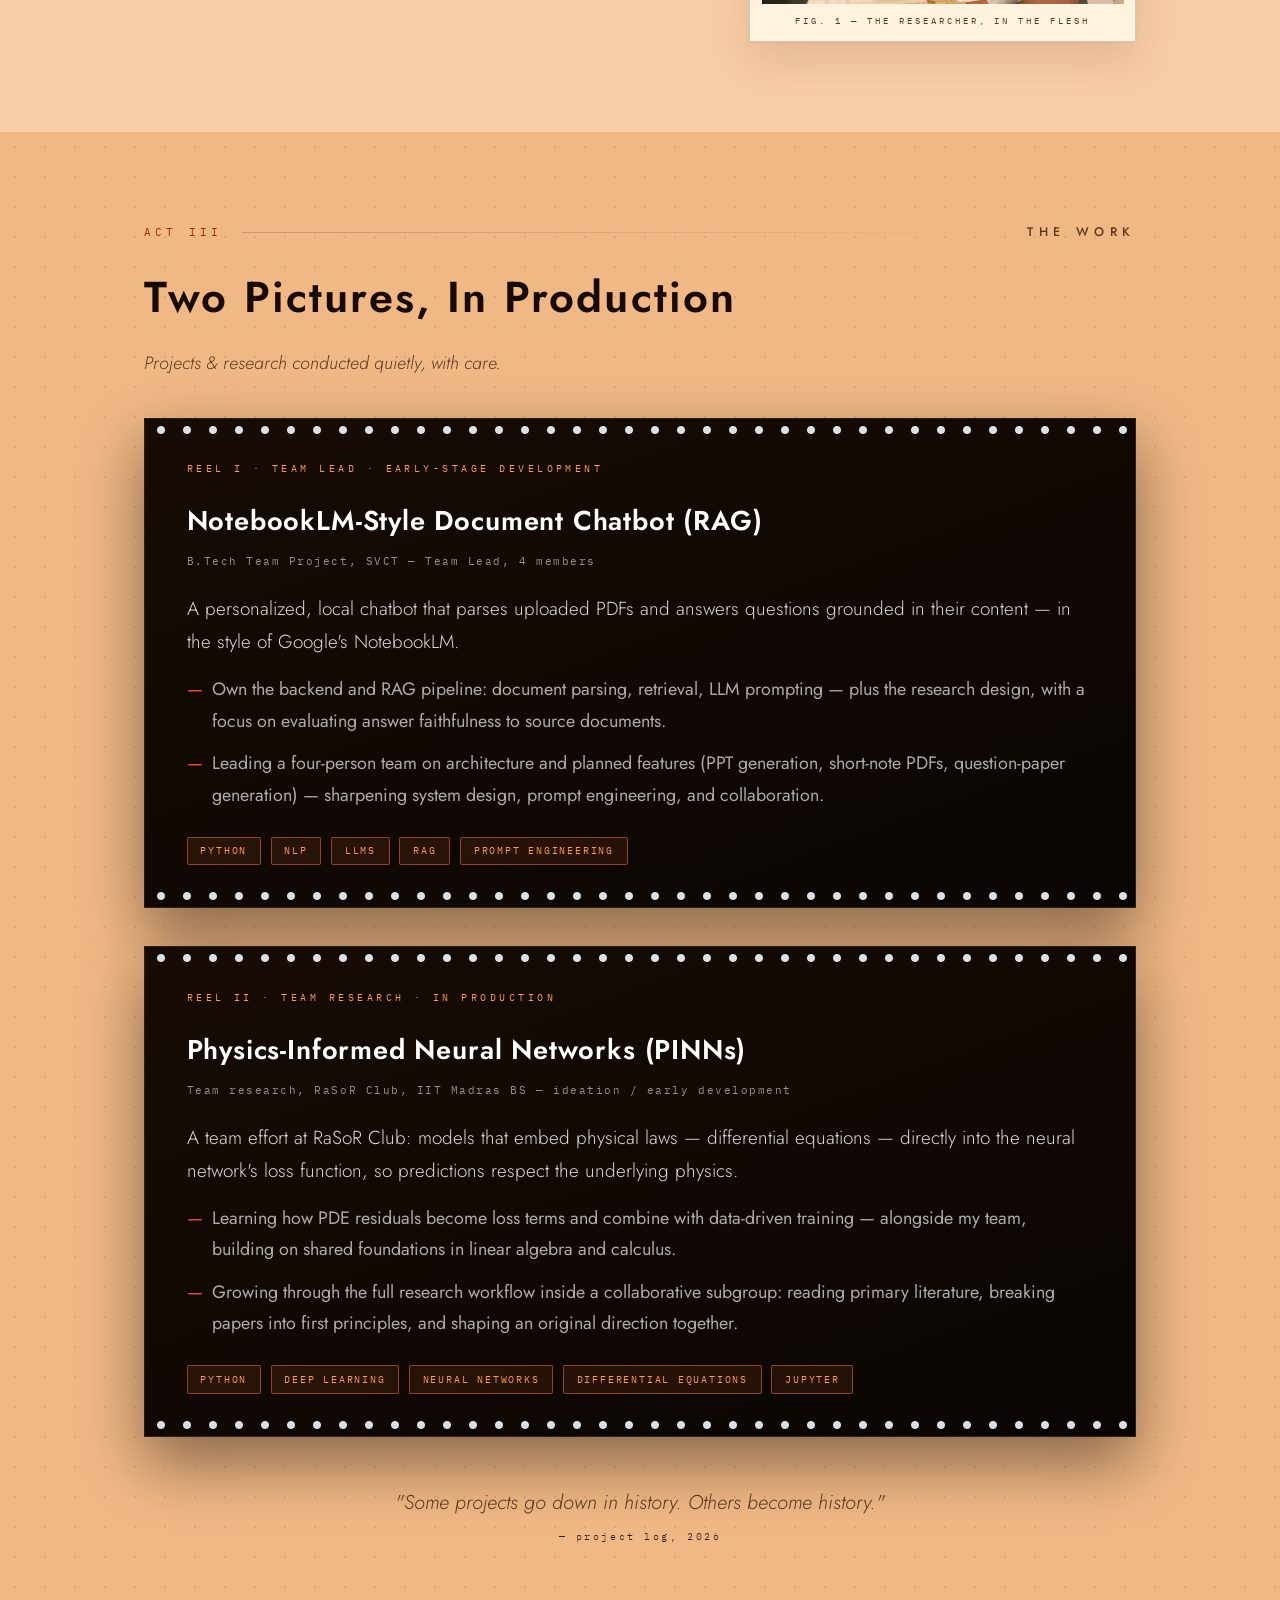
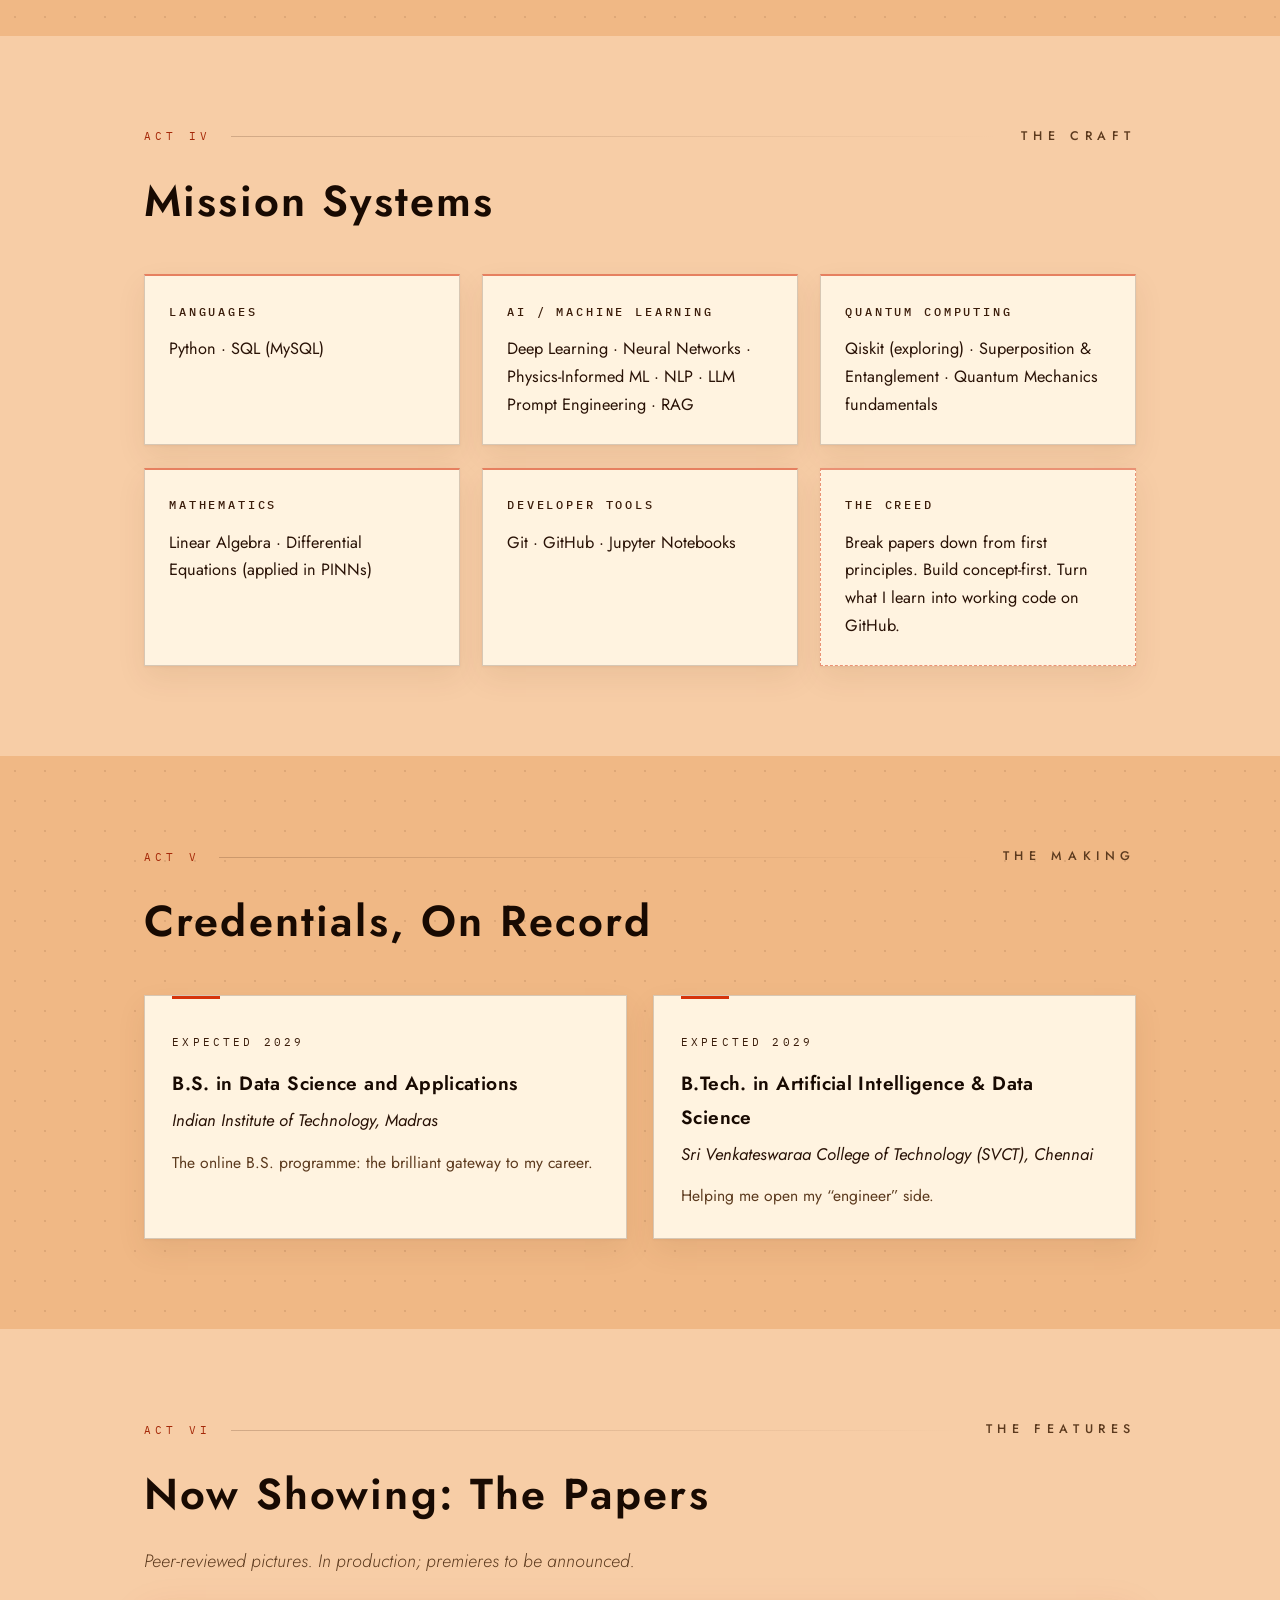
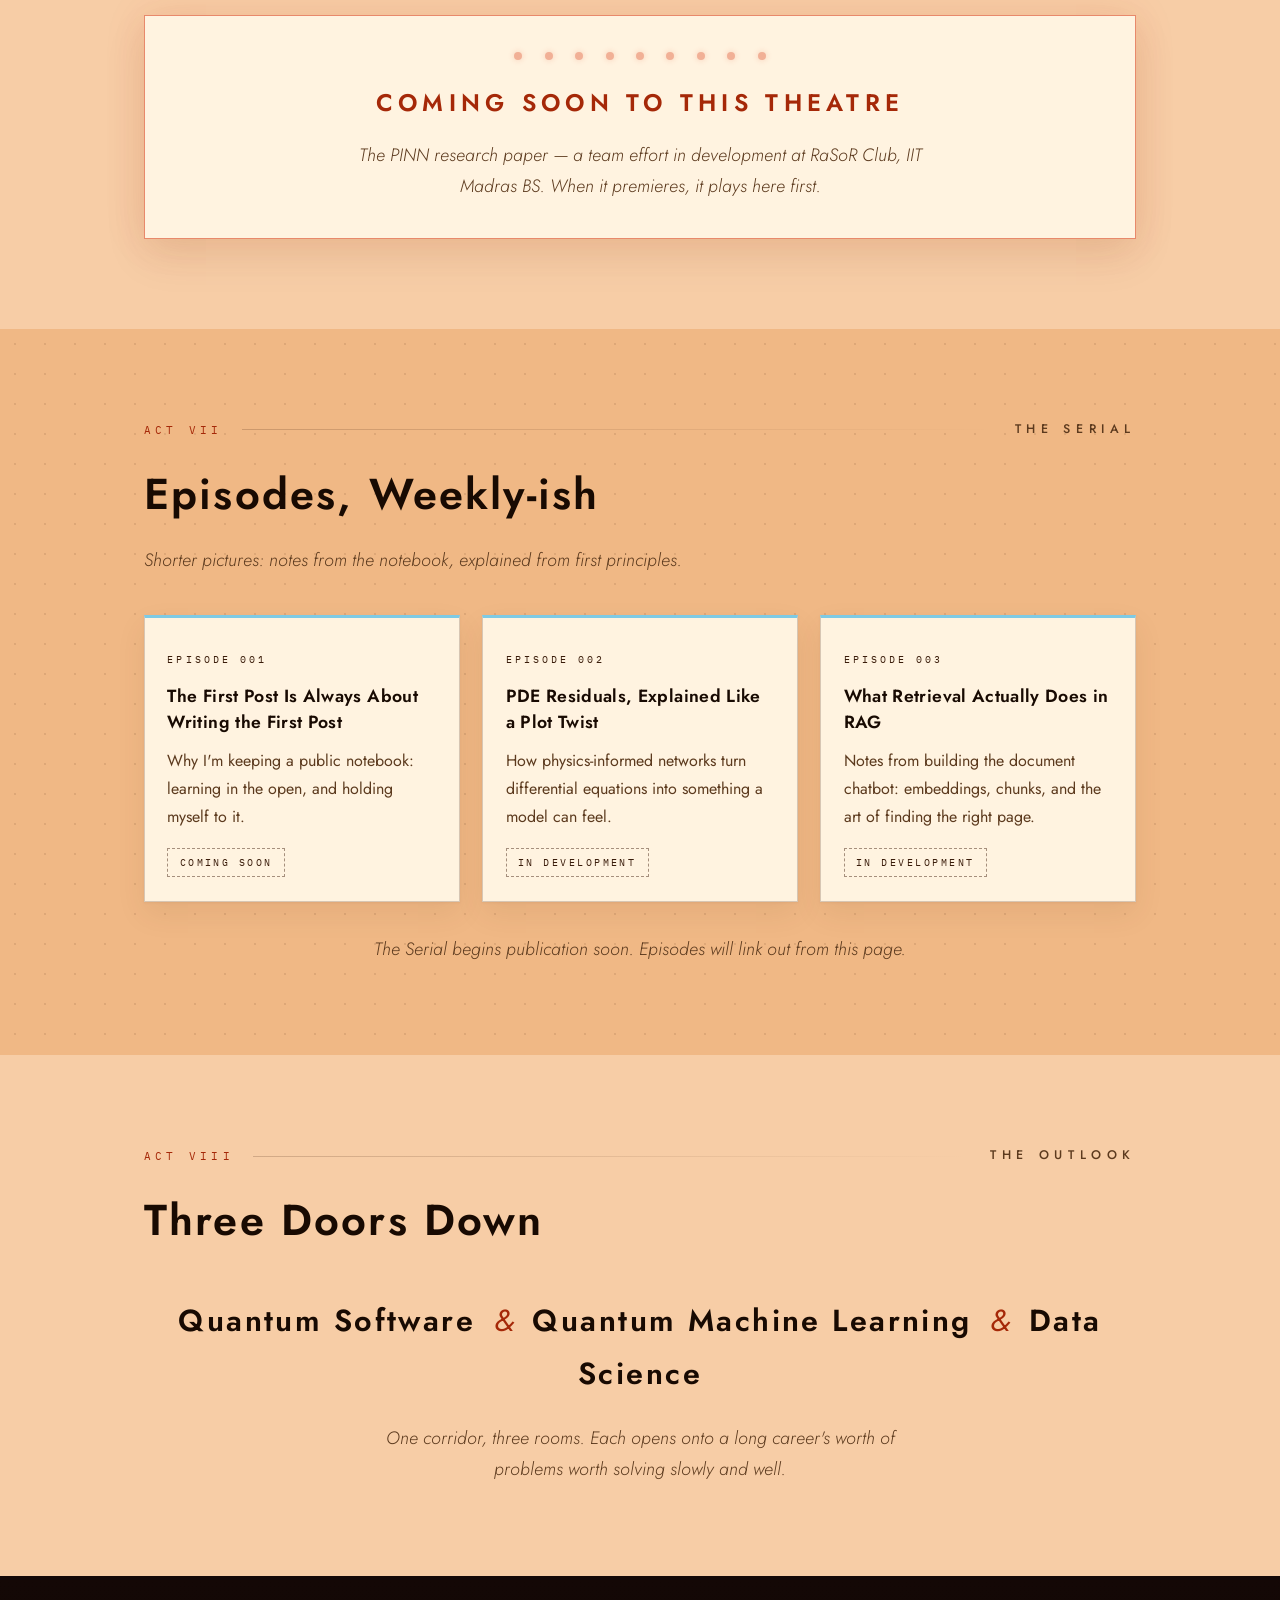
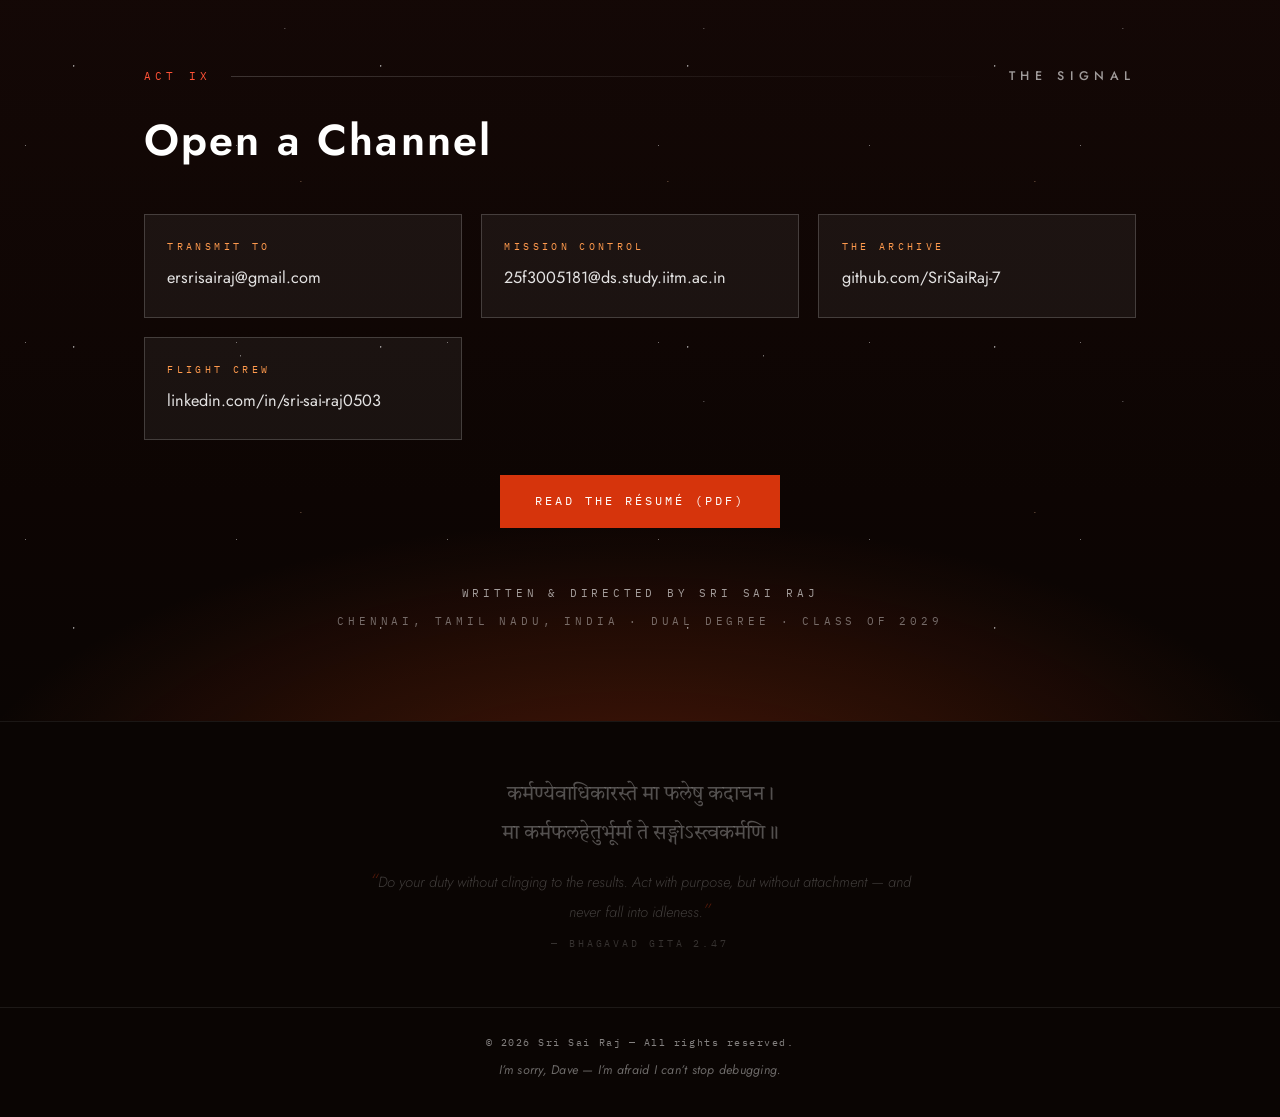
==== commit 1254631d: "Show portrait in original colour, add IITM email, reboot loader as pod bay doors Replace the cropped" ====
--- a/index.html
+++ b/index.html
@@ -29,18 +29,20 @@
   <link rel="preconnect" href="https://fonts.googleapis.com" />
   <link rel="preconnect" href="https://fonts.gstatic.com" crossorigin />
   <link href="https://fonts.googleapis.com/css2?family=Jost:ital,wght@0,300;0,400;0,500;0,600;0,700;1,400;1,500&family=IBM+Plex+Mono:wght@400;500&family=Tiro+Devanagari+Sanskrit:ital@0;1&display=swap" rel="stylesheet" />
-  <link rel="stylesheet" href="css/style.css?v=6" />
+  <link rel="stylesheet" href="css/style.css?v=8" />
   <link rel="icon" href="data:image/svg+xml,%3Csvg xmlns='http://www.w3.org/2000/svg' viewBox='0 0 32 32'%3E%3Crect width='32' height='32' fill='%23060a12'/%3E%3Ccircle cx='16' cy='16' r='11.5' fill='none' stroke='%234ec9f5' stroke-opacity='0.55'/%3E%3Ctext x='16' y='22.5' font-family='Futura,Century Gothic,sans-serif' font-weight='600' font-size='17' fill='%23e5322d' text-anchor='middle'%3ES%3C/text%3E%3C/svg%3E" />
 </head>
 <body>
 
-  <!-- ============ FILM COUNTDOWN LEADER ============ -->
-  <div id="film-leader" aria-hidden="true">
-    <div class="leader-frame">
-      <div class="leader-crosshair"></div>
-      <div class="leader-sweep"></div>
-      <div class="leader-num">3</div>
-      <div class="leader-caption">ALL&nbsp;SYSTEMS&nbsp;NOMINAL</div>
+  <!-- ============ BOOT : POD BAY DOORS ============ -->
+  <div id="boot-screen" aria-hidden="true">
+    <div class="boot-panel boot-left"></div>
+    <div class="boot-panel boot-right"></div>
+    <div class="boot-seam"></div>
+    <div class="boot-core">
+      <div class="boot-monolith"></div>
+      <div class="boot-bar"><span></span></div>
+      <p class="boot-caption">PRE-LAUNCH&nbsp;CHECK&nbsp;·&nbsp;ALL&nbsp;SYSTEMS&nbsp;NOMINAL</p>
     </div>
   </div>
 
@@ -114,7 +116,7 @@
         </div>
         <figure class="portrait-frame reveal delay-1">
           <div class="portrait-inner">
-            <img src="assets/portrait.jpg" alt="Black-and-white portrait of Sri Sai Raj" class="portrait-photo" width="600" height="750" loading="lazy" />
+            <img src="assets/portrait.jpg" alt="Portrait of Sri Sai Raj" class="portrait-photo" width="600" height="750" loading="lazy" />
             <div class="portrait-caption">FIG. 1 — THE RESEARCHER, IN THE FLESH</div>
           </div>
         </figure>
@@ -348,11 +350,15 @@
           <span class="contact-label">TRANSMIT&nbsp;TO</span>
           <span class="contact-value">ersrisairaj@gmail.com</span>
         </a>
-        <a class="contact-card reveal delay-1" href="https://github.com/SriSaiRaj-7" target="_blank" rel="noopener">
+        <a class="contact-card reveal delay-1" href="mailto:25f3005181@ds.study.iitm.ac.in">
+          <span class="contact-label">MISSION&nbsp;CONTROL</span>
+          <span class="contact-value">25f3005181@ds.study.iitm.ac.in</span>
+        </a>
+        <a class="contact-card reveal delay-2" href="https://github.com/SriSaiRaj-7" target="_blank" rel="noopener">
           <span class="contact-label">THE&nbsp;ARCHIVE</span>
           <span class="contact-value">github.com/SriSaiRaj-7</span>
         </a>
-        <a class="contact-card reveal delay-2" href="https://linkedin.com/in/sri-sai-raj0503" target="_blank" rel="noopener">
+        <a class="contact-card reveal delay-3" href="https://linkedin.com/in/sri-sai-raj0503" target="_blank" rel="noopener">
           <span class="contact-label">FLIGHT&nbsp;CREW</span>
           <span class="contact-value">linkedin.com/in/sri-sai-raj0503</span>
         </a>
@@ -381,6 +387,6 @@
     <p>© 2026 Sri Sai Raj — All rights reserved. <span class="footer-whisper">I’m sorry, Dave — I’m afraid I can’t stop debugging.</span></p>
   </footer>
 
-  <script src="js/main.js?v=12"></script>
+  <script src="js/main.js?v=13"></script>
 </body>
 </html>
--- a/css/style.css
+++ b/css/style.css
@@ -71,7 +71,7 @@
 .gita-quiet,
 .site-footer,
 .filmstrip,
-#film-leader {
+#boot-screen {
   --fg:        rgba(255, 255, 255, 0.86);
   --fg-strong: #ffffff;
   --fg-dim:    rgba(255, 255, 255, 0.6);
@@ -137,80 +137,129 @@
   75% { opacity: 0; }
 }
 
-/* ---- Pre-launch systems check (countdown leader) ------------------------- */
-#film-leader {
+/* ---- Boot : pod bay doors (pre-launch check) ------------------------------ */
+#boot-screen {
   position: fixed;
   inset: 0;
   z-index: 5000;
-  background: #0c0503;
+  overflow: hidden;
+  /* failsafe: hide even if the JS never runs */
+  animation: boot-gone 1ms linear 2.7s forwards;
+}
+
+@keyframes boot-gone { to { visibility: hidden; } }
+
+/* the two doors: starfield panels that part like pod bay doors */
+.boot-panel {
+  position: absolute;
+  top: 0;
+  bottom: 0;
+  width: calc(50% + 2px);
+  background-color: var(--space);
+  background-image: var(--stars);
+  background-size: var(--star-size);
+}
+
+.boot-left  { left: 0;  animation: door-left  900ms cubic-bezier(0.76, 0, 0.24, 1) 1.75s forwards; }
+.boot-right { right: 0; animation: door-right 900ms cubic-bezier(0.76, 0, 0.24, 1) 1.75s forwards; }
+
+@keyframes door-left  { to { transform: translateX(-101%); } }
+@keyframes door-right { to { transform: translateX(101%); } }
+
+/* light spilling through the closing seam as the doors part */
+.boot-seam {
+  position: absolute;
+  left: 50%;
+  top: 0;
+  bottom: 0;
+  width: 2px;
+  margin-left: -1px;
+  z-index: 2;
+  opacity: 0;
+  background: linear-gradient(180deg, transparent 0%, rgba(255, 122, 51, 0.9) 16%, #fff6ee 50%, rgba(255, 122, 51, 0.9) 84%, transparent 100%);
+  box-shadow: 0 0 26px rgba(255, 122, 51, 0.75), 0 0 70px rgba(214, 52, 12, 0.45);
+  animation: seam-flash 950ms ease 1.72s forwards;
+}
+
+@keyframes seam-flash {
+  0%   { opacity: 0; transform: scaleY(0.15); }
+  22%  { opacity: 1; transform: scaleY(1); }
+  100% { opacity: 0; transform: scaleY(1); }
+}
+
+/* the monolith under inspection, with its systems bar */
+.boot-core {
+  position: absolute;
+  inset: 0;
+  z-index: 3;
   display: flex;
+  flex-direction: column;
   align-items: center;
   justify-content: center;
-  animation: leader-out 600ms ease 2.4s forwards;
-}
-
-@keyframes leader-out {
-  to { opacity: 0; visibility: hidden; }
-}
-
-.leader-frame {
+  gap: 1.7rem;
+  animation: core-out 340ms ease 1.5s forwards;
+}
+
+@keyframes core-out {
+  to { opacity: 0; transform: translateY(-8px); }
+}
+
+.boot-monolith {
   position: relative;
-  width: min(64vmin, 520px);
-  aspect-ratio: 1;
-  border-radius: 50%;
-  border: 1px solid rgba(255, 122, 51, 0.5);
-  display: flex;
-  align-items: center;
-  justify-content: center;
+  width: clamp(30px, 6vmin, 44px);
+  aspect-ratio: 1 / 4; /* 1 : 4 : 9 */
+  background: linear-gradient(158deg, #17100c 0%, #020101 44%, #0b0605 100%);
   box-shadow:
-    0 0 120px rgba(255, 122, 51, 0.10) inset,
-    0 0 60px rgba(255, 122, 51, 0.10);
+    inset 1.5px 0 0 rgba(255, 255, 255, 0.34),
+    inset -1.5px 0 0 rgba(255, 255, 255, 0.07),
+    0 0 70px rgba(255, 122, 51, 0.22),
+    0 0 20px rgba(0, 0, 0, 0.85);
   overflow: hidden;
 }
 
-.leader-num {
-  font-family: var(--font-title);
-  font-weight: 500;
-  font-size: clamp(6rem, 18vmin, 13rem);
-  color: #ffffff;
-  text-shadow: 0 0 40px rgba(242, 84, 15, 0.6);
-}
-
-.leader-sweep {
+/* a scan light sweeping down its face */
+.boot-monolith::after {
+  content: "";
   position: absolute;
-  inset: 0;
-  border-radius: 50%;
-  background: conic-gradient(from -90deg, rgba(255,122,51,0.3) 0deg, transparent 0.1deg);
-  animation: sweep 800ms linear 3;
-  transform-origin: center;
-}
-
-@keyframes sweep { to { transform: rotate(360deg); } }
-
-.leader-crosshair,
-.leader-crosshair::before {
-  position: absolute;
-  background: rgba(255, 122, 51, 0.4);
-}
-.leader-crosshair {
-  left: 50%; top: 0; bottom: 0; width: 1px;
-}
-.leader-crosshair::before {
-  content: "";
-  left: 0; top: 50%; right: auto; bottom: auto;
-  width: 100%; height: 1px;
-  transform: translateY(-0.5px);
-}
-
-.leader-caption {
-  position: absolute;
-  bottom: -3.2rem;
-  left: 50%;
-  transform: translateX(-50%);
-  font-family: var(--font-mono);
-  font-size: 0.7rem;
-  letter-spacing: 0.5em;
-  color: #ffa14d;
+  left: 0;
+  right: 0;
+  height: 36%;
+  background: linear-gradient(180deg, transparent, rgba(255, 154, 77, 0.55), transparent);
+  animation: boot-scan 1.1s ease-in-out infinite;
+}
+
+@keyframes boot-scan {
+  0%   { top: -36%; }
+  100% { top: 100%; }
+}
+
+.boot-bar {
+  width: clamp(150px, 34vw, 240px);
+  height: 1px;
+  background: rgba(255, 255, 255, 0.16);
+}
+
+.boot-bar span {
+  display: block;
+  height: 100%;
+  transform-origin: left center;
+  background: linear-gradient(90deg, var(--ember), #ffd9b8);
+  box-shadow: 0 0 10px rgba(255, 122, 51, 0.8);
+  animation: boot-fill 1.5s cubic-bezier(0.4, 0, 0.2, 1) forwards;
+}
+
+@keyframes boot-fill {
+  from { transform: scaleX(0); }
+  to   { transform: scaleX(1); }
+}
+
+.boot-caption {
+  font-family: var(--font-mono);
+  font-size: 0.62rem;
+  letter-spacing: 0.4em;
+  text-indent: 0.4em; /* optical centering against the tracking */
+  text-transform: uppercase;
+  color: var(--tech);
   white-space: nowrap;
 }
 
@@ -644,8 +693,7 @@
   display: block;
   width: 100%;
   height: auto;
-  /* monochrome plate — cool and clinical, like a mission dossier */
-  filter: grayscale(1) contrast(1.05) brightness(1.02);
+  /* full colour — the original photo, untouched */
 }
 
 .portrait-caption {
@@ -1217,13 +1265,14 @@
 
 .delay-1 { transition-delay: 150ms; }
 .delay-2 { transition-delay: 300ms; }
+.delay-3 { transition-delay: 450ms; }
 
 @media (prefers-reduced-motion: reduce) {
-  body::before, .flicker, .leader-sweep, .marquee-lights span, .ticker-track, .hero-met::before { animation: none; }
+  body::before, .flicker, .marquee-lights span, .ticker-track, .hero-met::before { animation: none; }
   .reveal { opacity: 1; transform: none; transition: none; }
   .gita-sanskrit, .gita-translation, .gita-cite, .quote-mark { transition: none; }
   html { scroll-behavior: auto; }
-  #film-leader { display: none; }
+  #boot-screen { display: none; }
 }
 
 /* ---- Responsive ------------------------------------------------------------------------- */
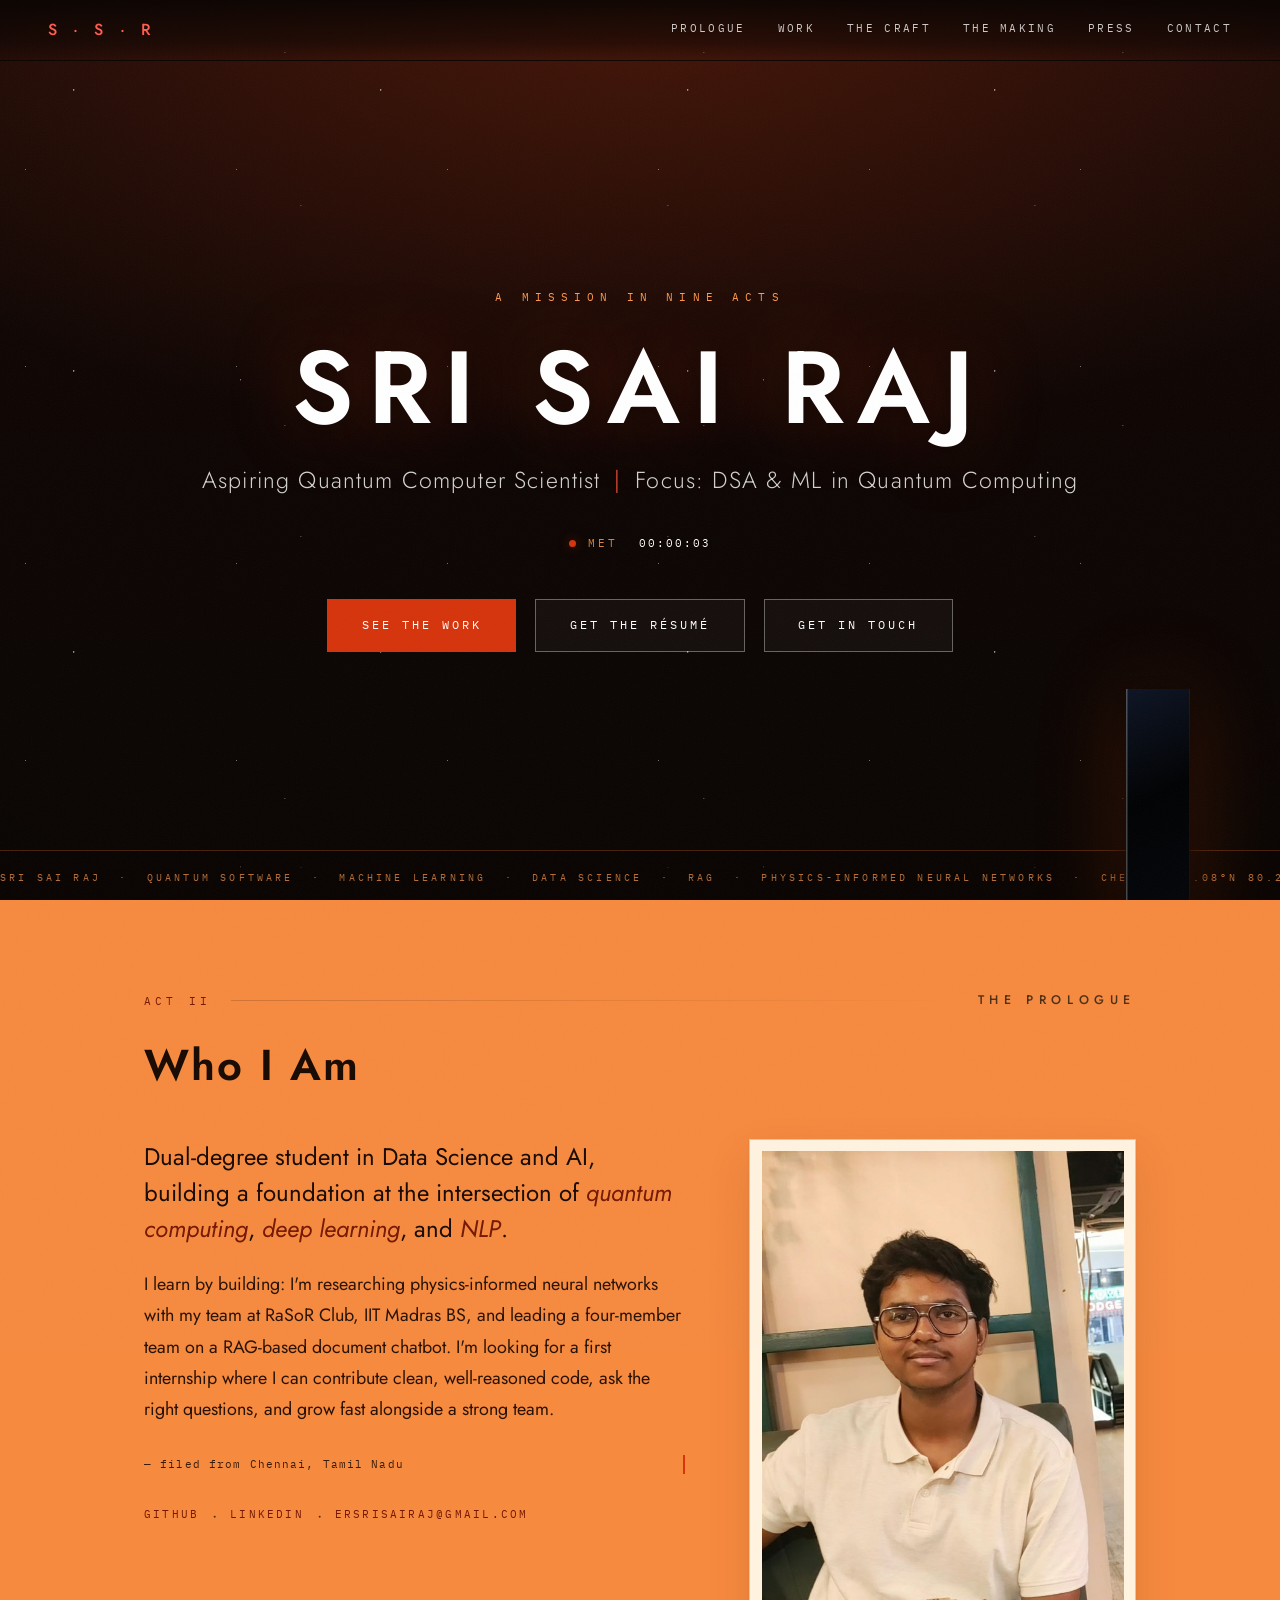
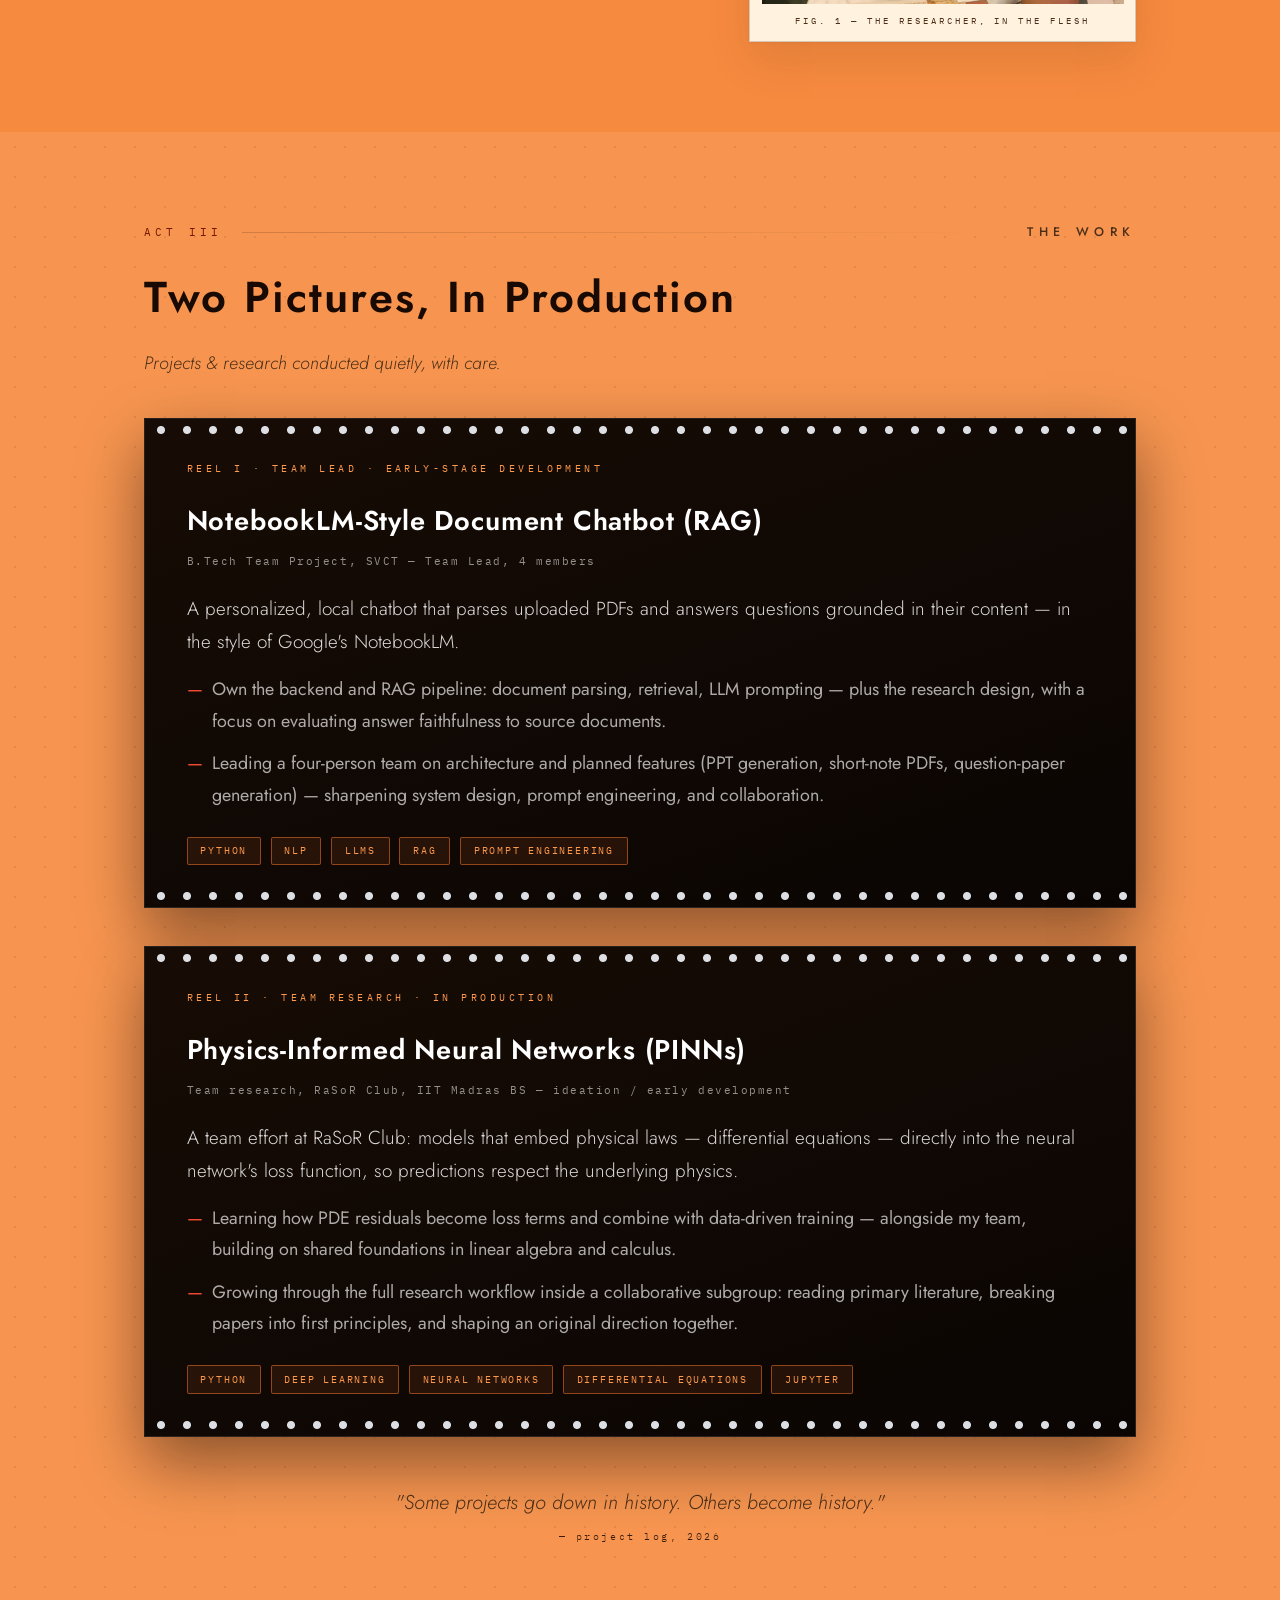
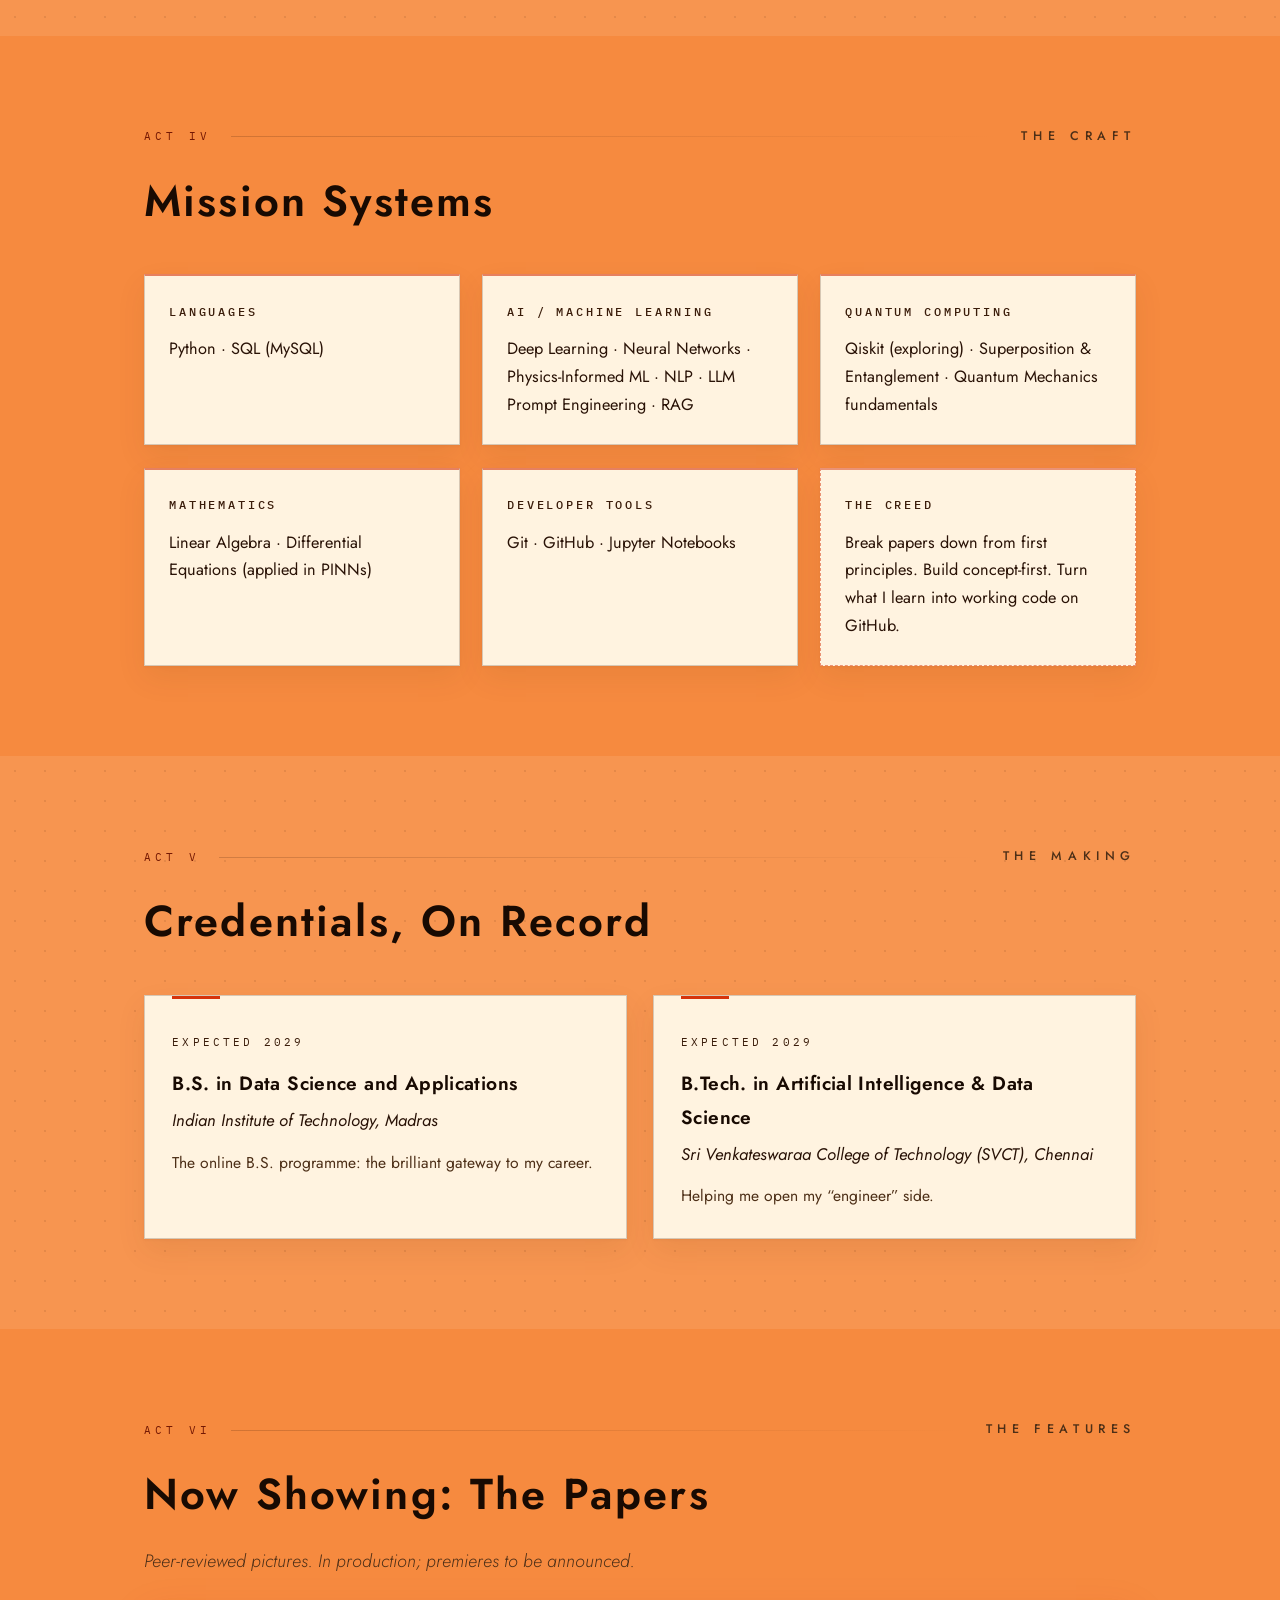
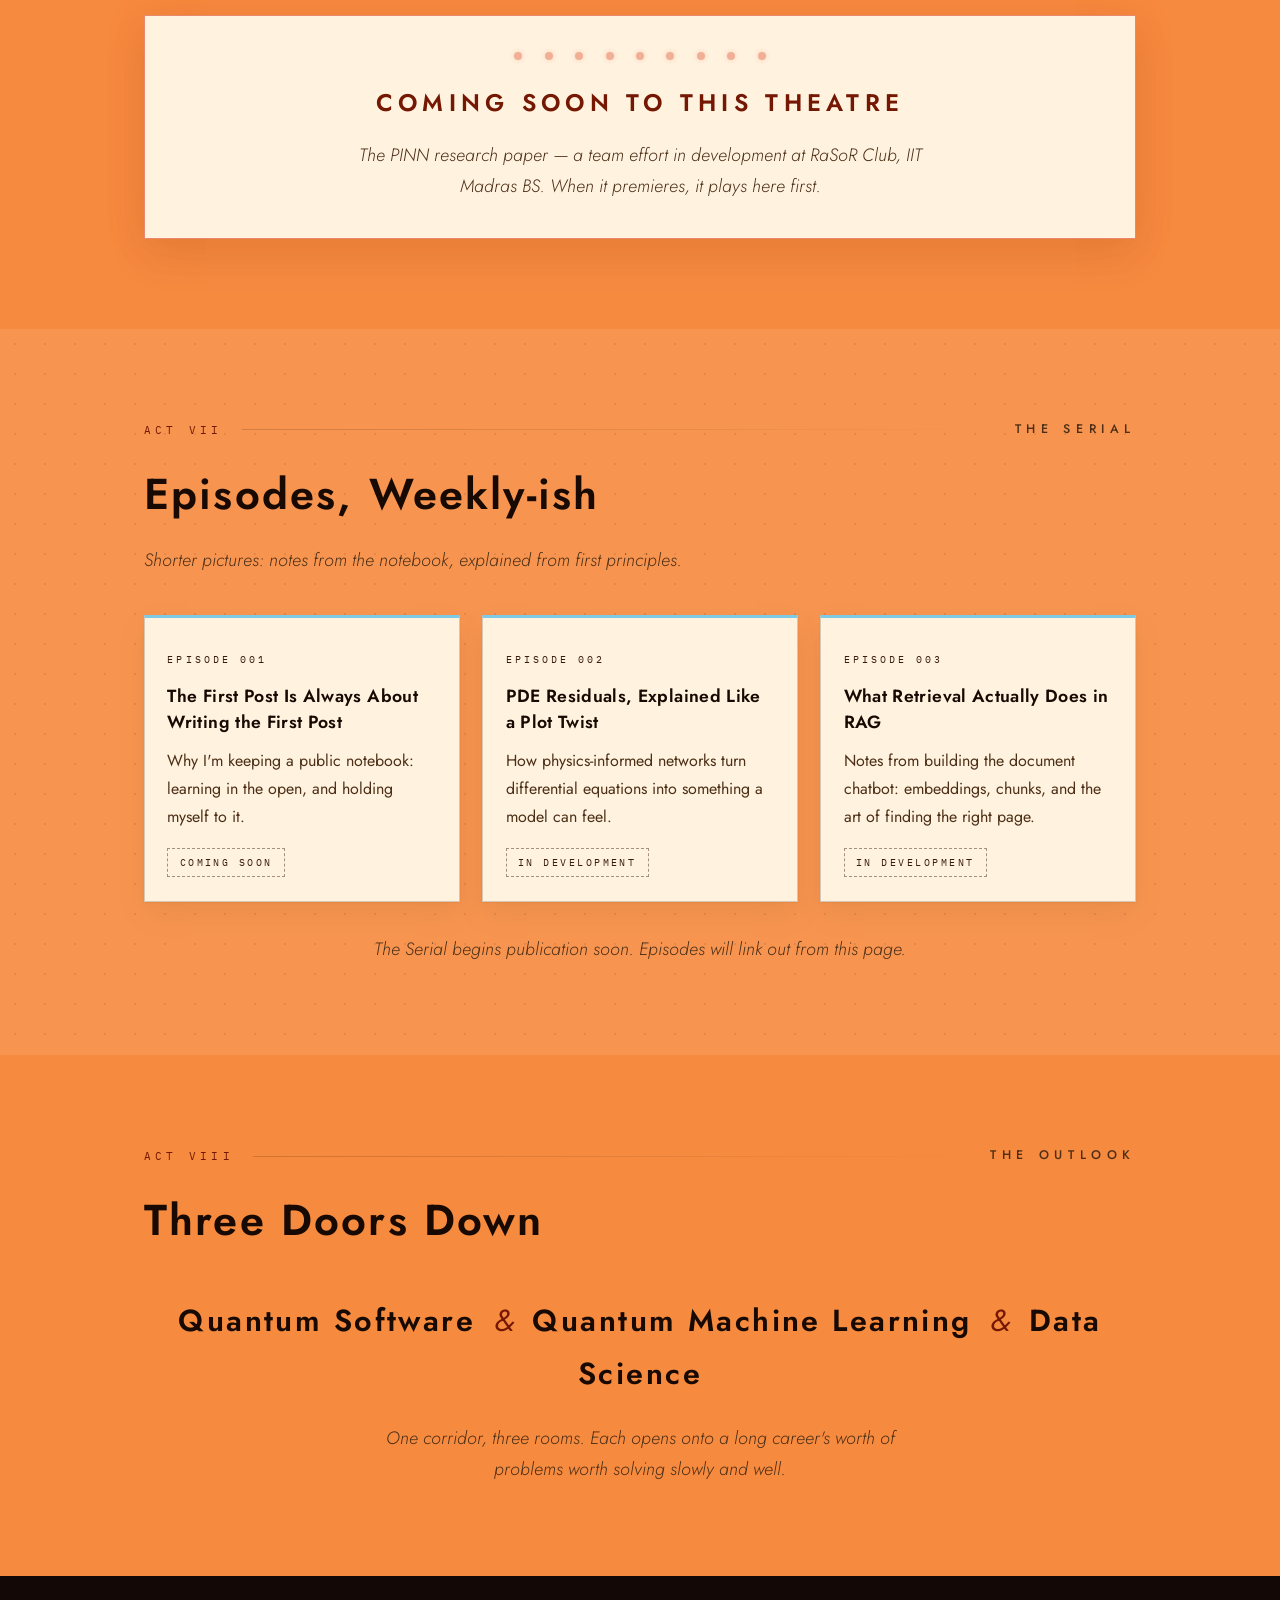
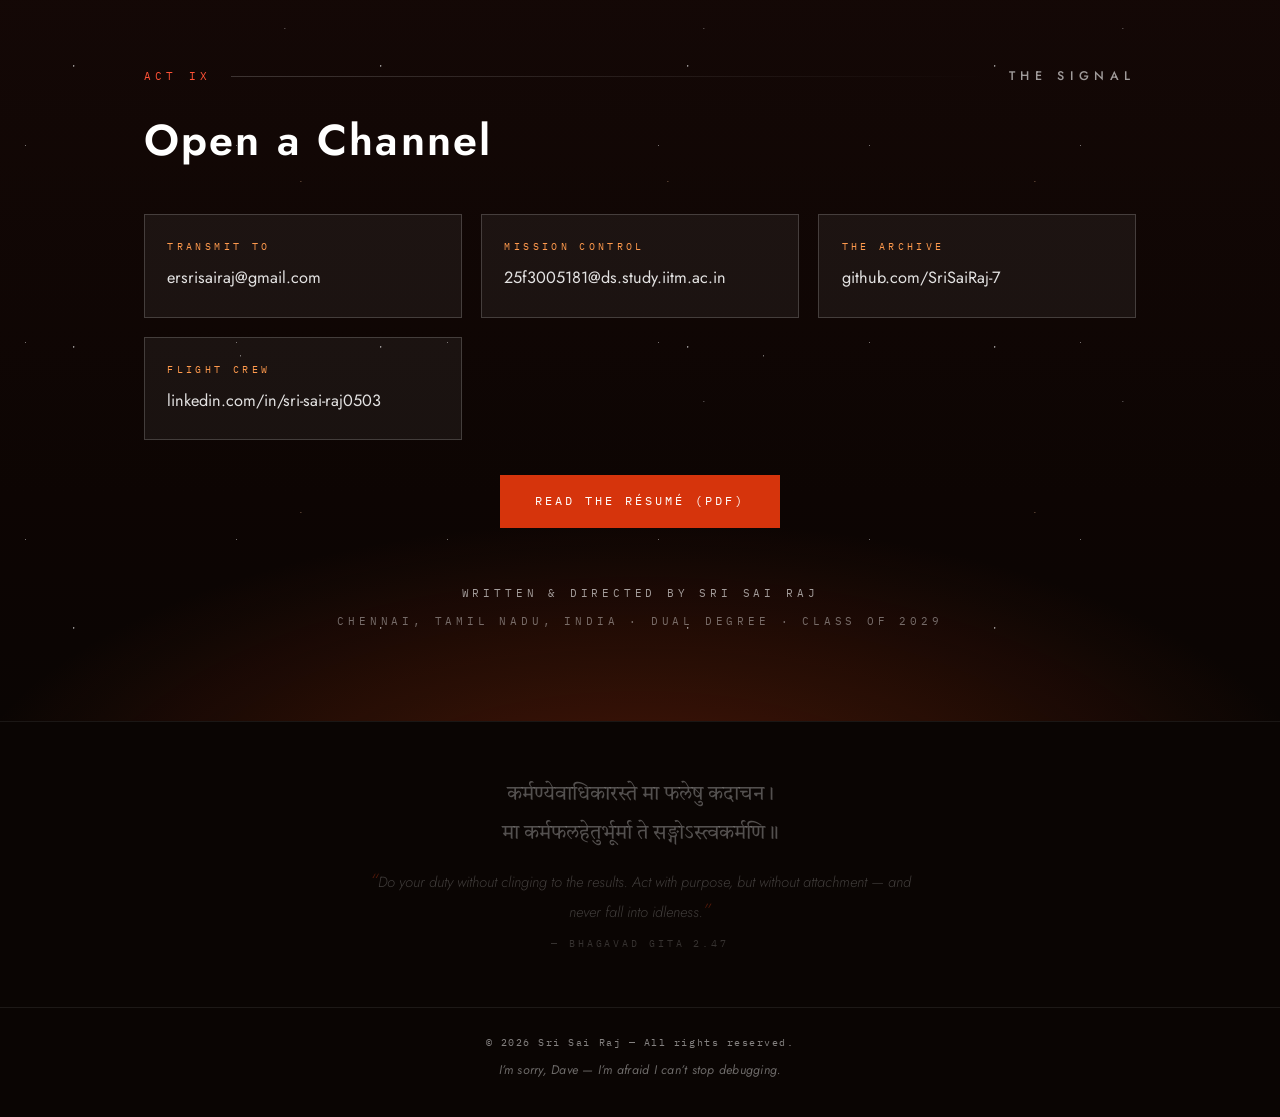
==== commit 4297cdd0: "Repitch the body to the poster's orange and cache-bust the portrait The pale apricot read as cream, " ====
--- a/index.html
+++ b/index.html
@@ -29,7 +29,7 @@
   <link rel="preconnect" href="https://fonts.googleapis.com" />
   <link rel="preconnect" href="https://fonts.gstatic.com" crossorigin />
   <link href="https://fonts.googleapis.com/css2?family=Jost:ital,wght@0,300;0,400;0,500;0,600;0,700;1,400;1,500&family=IBM+Plex+Mono:wght@400;500&family=Tiro+Devanagari+Sanskrit:ital@0;1&display=swap" rel="stylesheet" />
-  <link rel="stylesheet" href="css/style.css?v=8" />
+  <link rel="stylesheet" href="css/style.css?v=9" />
   <link rel="icon" href="data:image/svg+xml,%3Csvg xmlns='http://www.w3.org/2000/svg' viewBox='0 0 32 32'%3E%3Crect width='32' height='32' fill='%23060a12'/%3E%3Ccircle cx='16' cy='16' r='11.5' fill='none' stroke='%234ec9f5' stroke-opacity='0.55'/%3E%3Ctext x='16' y='22.5' font-family='Futura,Century Gothic,sans-serif' font-weight='600' font-size='17' fill='%23e5322d' text-anchor='middle'%3ES%3C/text%3E%3C/svg%3E" />
 </head>
 <body>
@@ -116,7 +116,7 @@
         </div>
         <figure class="portrait-frame reveal delay-1">
           <div class="portrait-inner">
-            <img src="assets/portrait.jpg" alt="Portrait of Sri Sai Raj" class="portrait-photo" width="600" height="750" loading="lazy" />
+            <img src="assets/portrait.jpg?v=2 alt="Portrait of Sri Sai Raj" class="portrait-photo" width="600" height="750" loading="lazy" />
             <div class="portrait-caption">FIG. 1 — THE RESEARCHER, IN THE FLESH</div>
           </div>
         </figure>
--- a/css/style.css
+++ b/css/style.css
@@ -11,14 +11,14 @@
   --space-2:      #130906;
   --space-3:      #1d0f08;
 
-  /* ---- poster ground (bright blocks) ---- */
-  --bg:           #f7cda6;
-  --bg-alt:       #f0b885;
+  /* ---- poster ground (bright blocks) — the film poster's orange ---- */
+  --bg:           #f68a3f;
+  --bg-alt:       #f79550;
   --panel:        #fff3e0;
 
   /* ---- accents ---- */
   --hal:          #d6340c;   /* poster vermilion — fills, glows */
-  --hal-deep:     #a52808;   /* vermilion — text on light */
+  --hal-deep:     #741803;   /* deep brick — accent text on the orange body */
   --hal-glow:     rgba(214, 52, 12, 0.45);
   --ember:        #ff7a33;   /* pod ember — fills, glows */
   --ember-deep:   #3a1c0a;   /* warm ink — mono labels on light */
@@ -48,7 +48,7 @@
   /* light-context defaults — dark blocks redeclare these */
   --fg:        #291206;
   --fg-strong: #180a02;
-  --fg-dim:    #5c3a1e;
+  --fg-dim:    #4d2f17;
   --accent:    var(--hal-deep);
   --tech:      var(--ember-deep);
   --surface:   var(--panel);
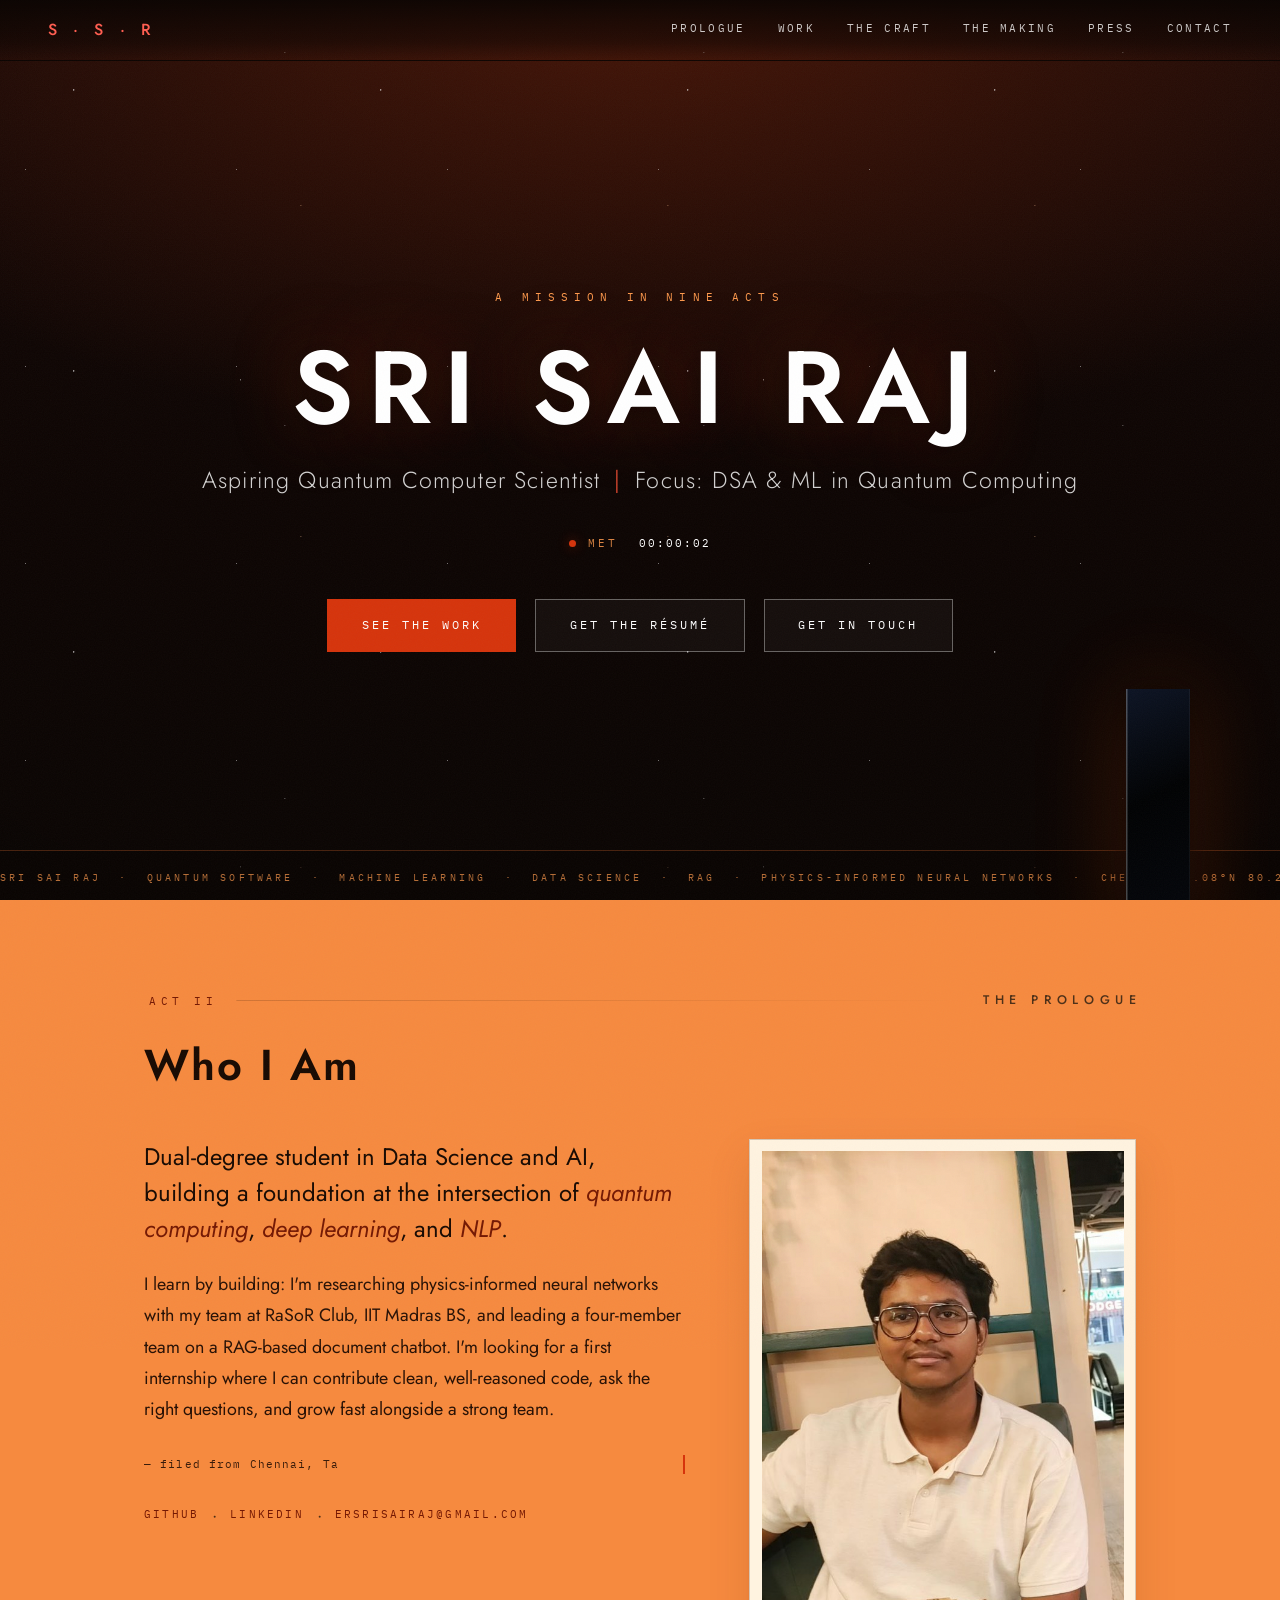
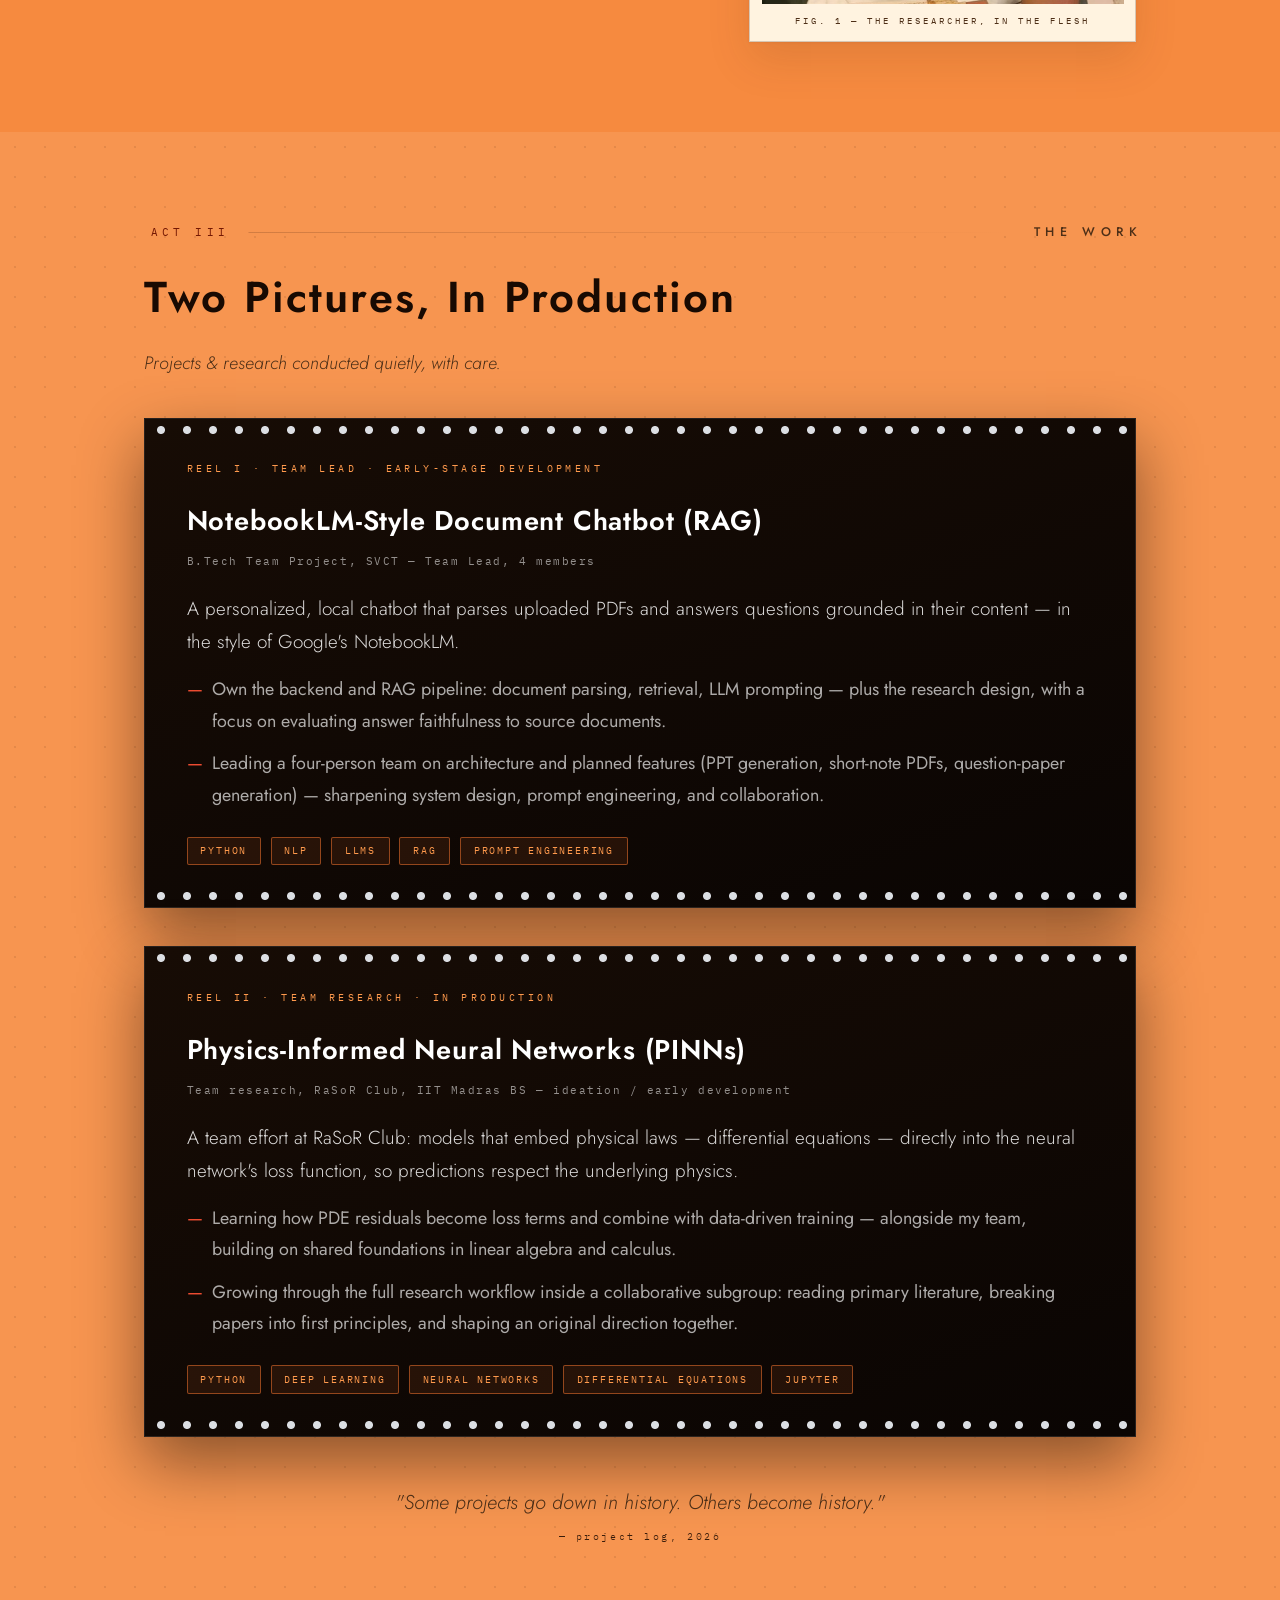
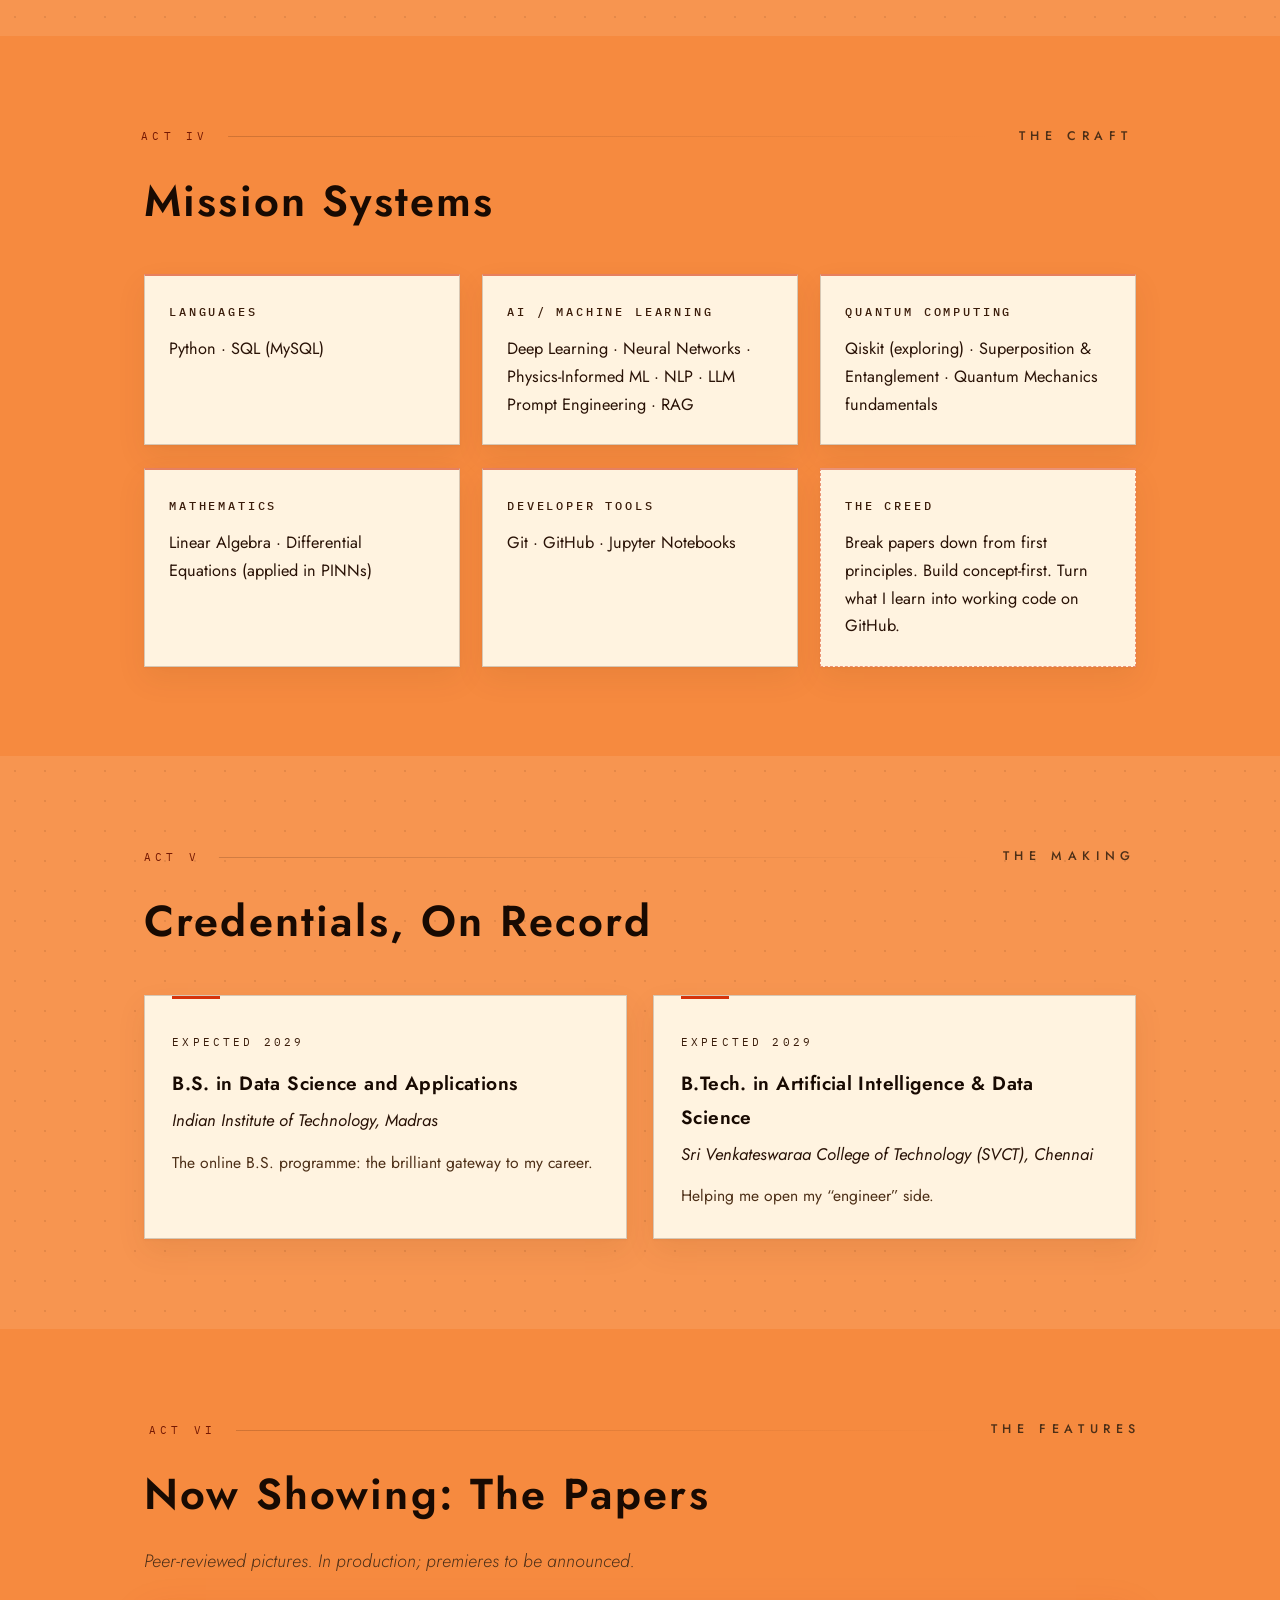
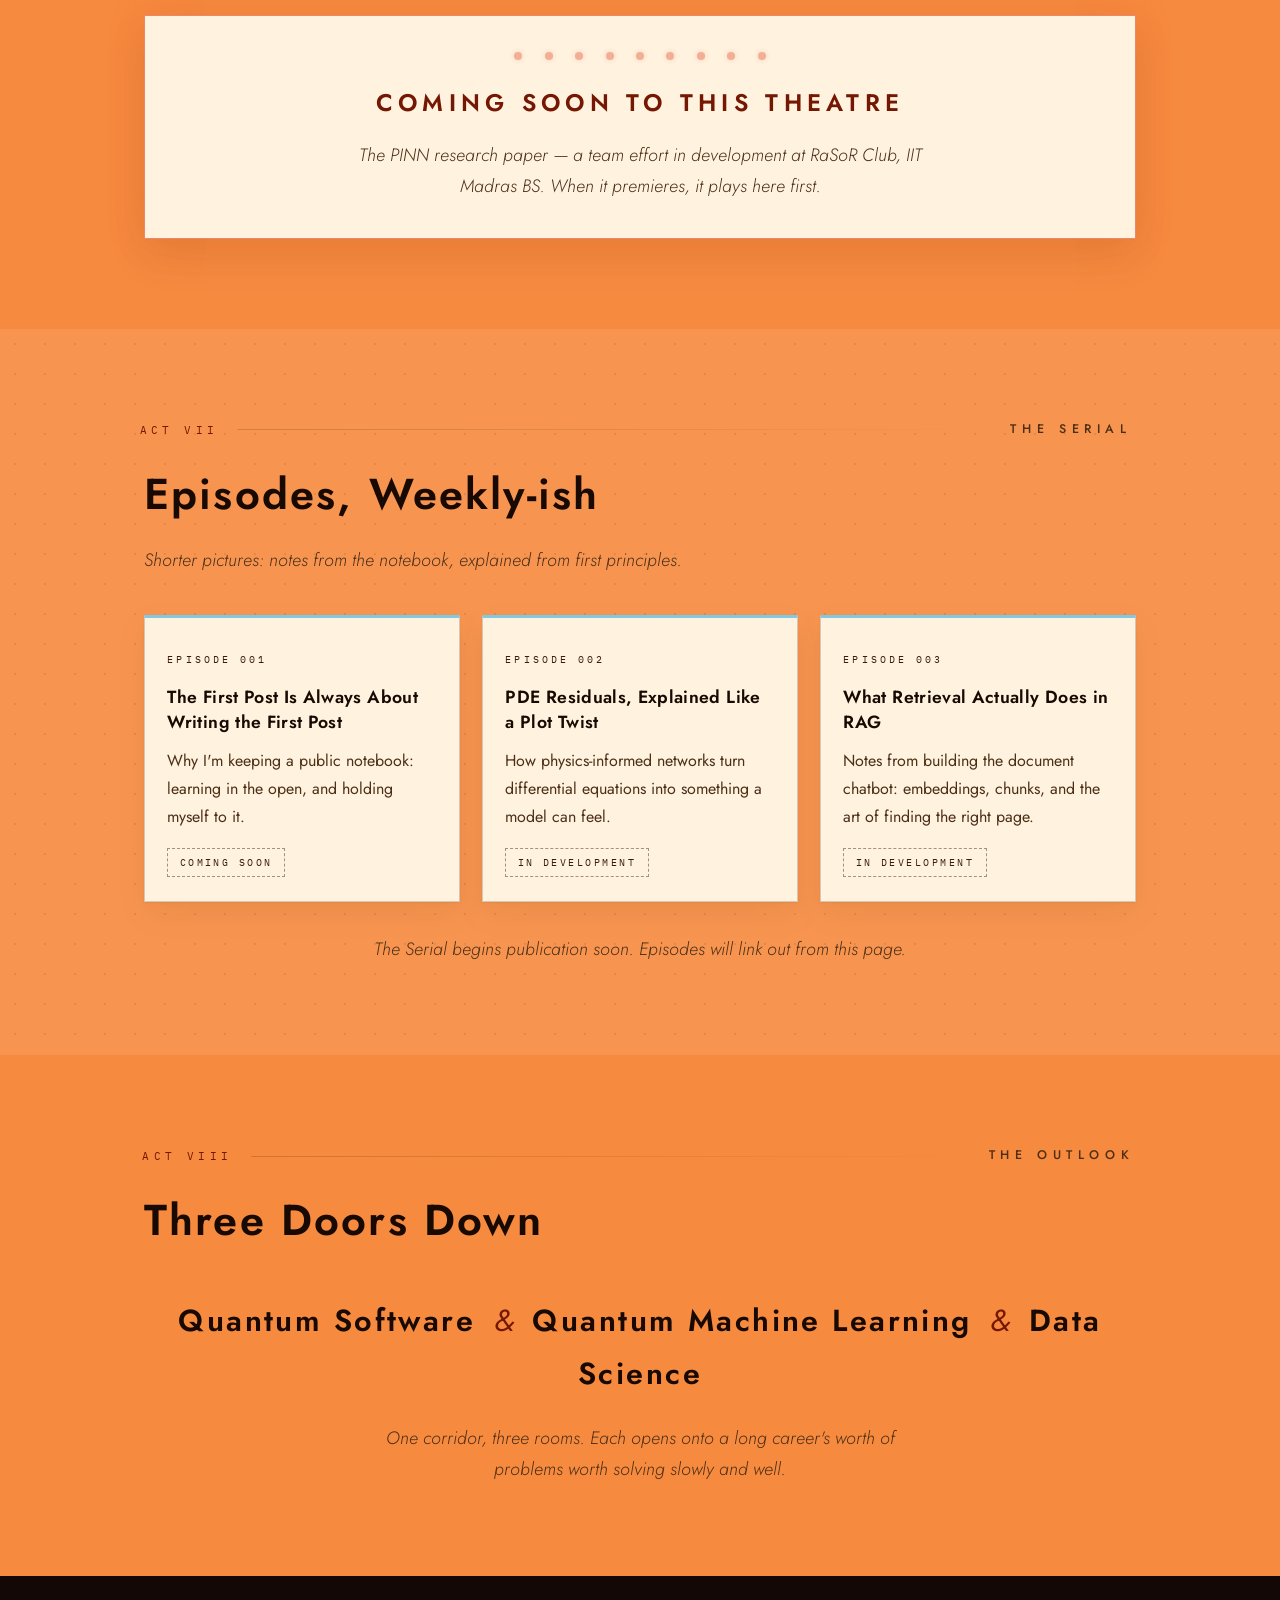
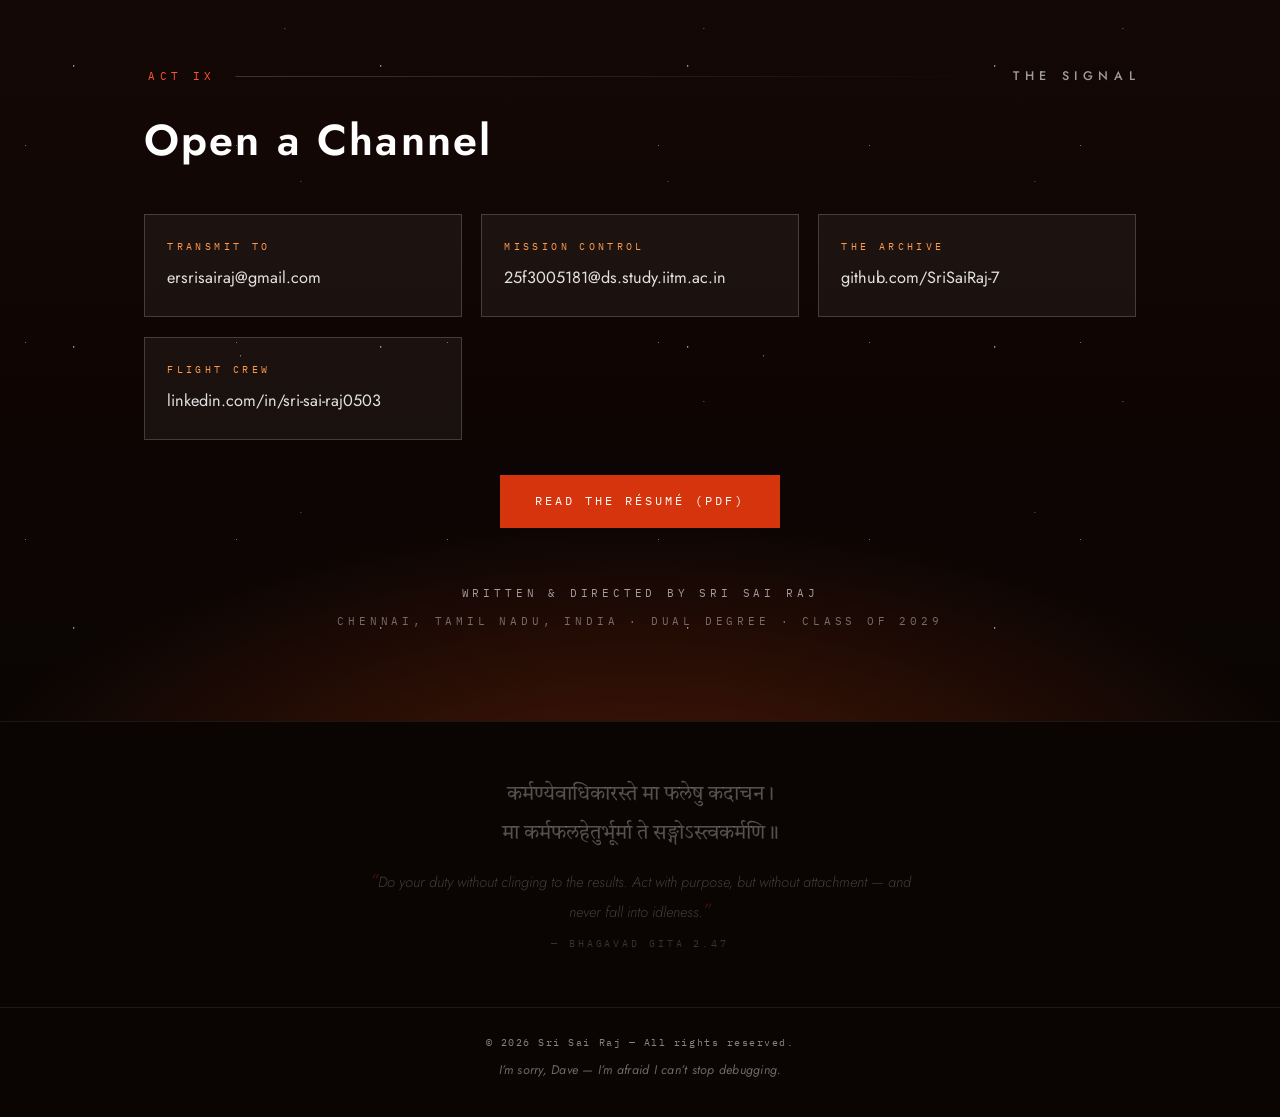
==== commit df265a0e: "Turn the nav bar orange; add decode, drift and card-tilt motion The scrolled nav was the last cream " ====
--- a/index.html
+++ b/index.html
@@ -29,7 +29,8 @@
   <link rel="preconnect" href="https://fonts.googleapis.com" />
   <link rel="preconnect" href="https://fonts.gstatic.com" crossorigin />
   <link href="https://fonts.googleapis.com/css2?family=Jost:ital,wght@0,300;0,400;0,500;0,600;0,700;1,400;1,500&family=IBM+Plex+Mono:wght@400;500&family=Tiro+Devanagari+Sanskrit:ital@0;1&display=swap" rel="stylesheet" />
-  <link rel="stylesheet" href="css/style.css?v=9" />
+  <script>document.documentElement.classList.add("js");</script>
+  <link rel="stylesheet" href="css/style.css?v=10" />
   <link rel="icon" href="data:image/svg+xml,%3Csvg xmlns='http://www.w3.org/2000/svg' viewBox='0 0 32 32'%3E%3Crect width='32' height='32' fill='%23060a12'/%3E%3Ccircle cx='16' cy='16' r='11.5' fill='none' stroke='%234ec9f5' stroke-opacity='0.55'/%3E%3Ctext x='16' y='22.5' font-family='Futura,Century Gothic,sans-serif' font-weight='600' font-size='17' fill='%23e5322d' text-anchor='middle'%3ES%3C/text%3E%3C/svg%3E" />
 </head>
 <body>
@@ -116,7 +117,7 @@
         </div>
         <figure class="portrait-frame reveal delay-1">
           <div class="portrait-inner">
-            <img src="assets/portrait.jpg?v=2 alt="Portrait of Sri Sai Raj" class="portrait-photo" width="600" height="750" loading="lazy" />
+            <img src="assets/portrait.jpg?v=2" alt="Portrait of Sri Sai Raj" class="portrait-photo" width="600" height="750" loading="lazy" />
             <div class="portrait-caption">FIG. 1 — THE RESEARCHER, IN THE FLESH</div>
           </div>
         </figure>
@@ -387,6 +388,6 @@
     <p>© 2026 Sri Sai Raj — All rights reserved. <span class="footer-whisper">I’m sorry, Dave — I’m afraid I can’t stop debugging.</span></p>
   </footer>
 
-  <script src="js/main.js?v=13"></script>
+  <script src="js/main.js?v=14"></script>
 </body>
 </html>
--- a/css/style.css
+++ b/css/style.css
@@ -283,13 +283,14 @@
 }
 
 #site-nav.scrolled {
-  --nav-fg: #4a2410;
-  --nav-rule: rgba(58, 24, 6, 0.32);
-  --nav-accent: var(--hal-deep);
-  background: rgba(255, 241, 223, 0.94);
+  --nav-fg: #291206;              /* 7.3:1 on the orange below */
+  --nav-rule: rgba(58, 24, 6, 0.4);
+  --nav-accent: var(--hal-deep);  /* brick accent — 4.6:1 */
+  /* poster orange — no white bar, ever */
+  background: rgba(246, 138, 63, 0.97);
   backdrop-filter: blur(10px);
   -webkit-backdrop-filter: blur(10px);
-  border-bottom-color: rgba(58, 24, 6, 0.12);
+  border-bottom-color: rgba(116, 24, 3, 0.4);
 }
 
 .nav-brand {
@@ -345,8 +346,16 @@
 }
 
 body.nav-open #nav-veil { display: block; }
+/* open menu: the bar itself goes orange too, so the whole nav UI is one piece */
+body.nav-open #site-nav {
+  --nav-fg: #291206;
+  --nav-rule: rgba(58, 24, 6, 0.4);
+  --nav-accent: var(--hal-deep);
+  background: rgba(246, 138, 63, 0.97);
+  border-bottom-color: rgba(116, 24, 3, 0.4);
+}
 body.nav-open #site-nav .nav-links {
-  --nav-fg: #333d51;
+  --nav-fg: #291206;
   --nav-accent: var(--hal-deep);
 
   display: flex;
@@ -354,9 +363,9 @@
   position: fixed;
   top: 4rem; right: 1.2rem;
   z-index: 3001;
-  background: var(--panel);
-  border: 1px solid rgba(58, 24, 6, 0.16);
-  box-shadow: 0 24px 60px rgba(40, 14, 3, 0.3);
+  background: var(--bg);          /* orange panel — was cream */
+  border: 1px solid rgba(58, 24, 6, 0.35);
+  box-shadow: 0 24px 60px rgba(40, 14, 3, 0.45);
   padding: 1.4rem 2rem;
   gap: 0.2rem;
 }
@@ -596,6 +605,15 @@
   background: linear-gradient(to right, var(--line), transparent);
 }
 
+/* the rule draws itself in when the act enters view — gated on .js so a
+   no-JS visitor still sees the full line */
+.js .act-rule {
+  transform: scaleX(0);
+  transform-origin: left center;
+  transition: transform 1000ms cubic-bezier(0.19, 1, 0.22, 1) 200ms;
+}
+.js .act-card.in-view .act-rule { transform: scaleX(1); }
+
 .act-name {
   font-family: var(--font-title);
   font-weight: 500;
@@ -1165,6 +1183,42 @@
 
 .btn-resume { display: inline-block; }
 
+/* ---- Pointer tilt + sheen (the .tilt class is added by JS, fine
+   pointers only) — cards lean toward the cursor and catch a moving
+   highlight, like light raking across a dossier photo. ------------------ */
+.craft,
+.serial-card,
+.contact-card { position: relative; }
+
+.js .craft.tilt,
+.js .serial-card.tilt,
+.js .contact-card.tilt {
+  transform: perspective(950px) rotateX(var(--rx, 0deg)) rotateY(var(--ry, 0deg));
+  transition: transform 160ms ease, border-color 300ms ease, box-shadow 300ms ease;
+}
+
+.js .craft.tilt:hover,
+.js .serial-card.tilt:hover,
+.js .contact-card.tilt:hover {
+  transform: perspective(950px) translateY(-5px) rotateX(var(--rx, 0deg)) rotateY(var(--ry, 0deg));
+}
+
+.craft.tilt::after,
+.serial-card.tilt::after,
+.contact-card.tilt::after {
+  content: "";
+  position: absolute;
+  inset: 0;
+  pointer-events: none;
+  background: radial-gradient(260px circle at var(--sx, 50%) var(--sy, 50%), rgba(255, 255, 255, 0.4), rgba(255, 255, 255, 0) 62%);
+  opacity: 0;
+  transition: opacity 240ms ease;
+}
+
+.craft.tilt:hover::after,
+.serial-card.tilt:hover::after,
+.contact-card.tilt:hover::after { opacity: 1; }
+
 .credits {
   margin-top: 3.5rem;
   text-align: center;
@@ -1270,6 +1324,10 @@
 @media (prefers-reduced-motion: reduce) {
   body::before, .flicker, .marquee-lights span, .ticker-track, .hero-met::before { animation: none; }
   .reveal { opacity: 1; transform: none; transition: none; }
+  .js .act-rule { transform: none; transition: none; }
+  .js .craft.tilt, .js .serial-card.tilt, .js .contact-card.tilt,
+  .js .craft.tilt:hover, .js .serial-card.tilt:hover, .js .contact-card.tilt:hover { transform: none; }
+  .craft.tilt::after, .serial-card.tilt::after, .contact-card.tilt::after { display: none; }
   .gita-sanskrit, .gita-translation, .gita-cite, .quote-mark { transition: none; }
   html { scroll-behavior: auto; }
   #boot-screen { display: none; }
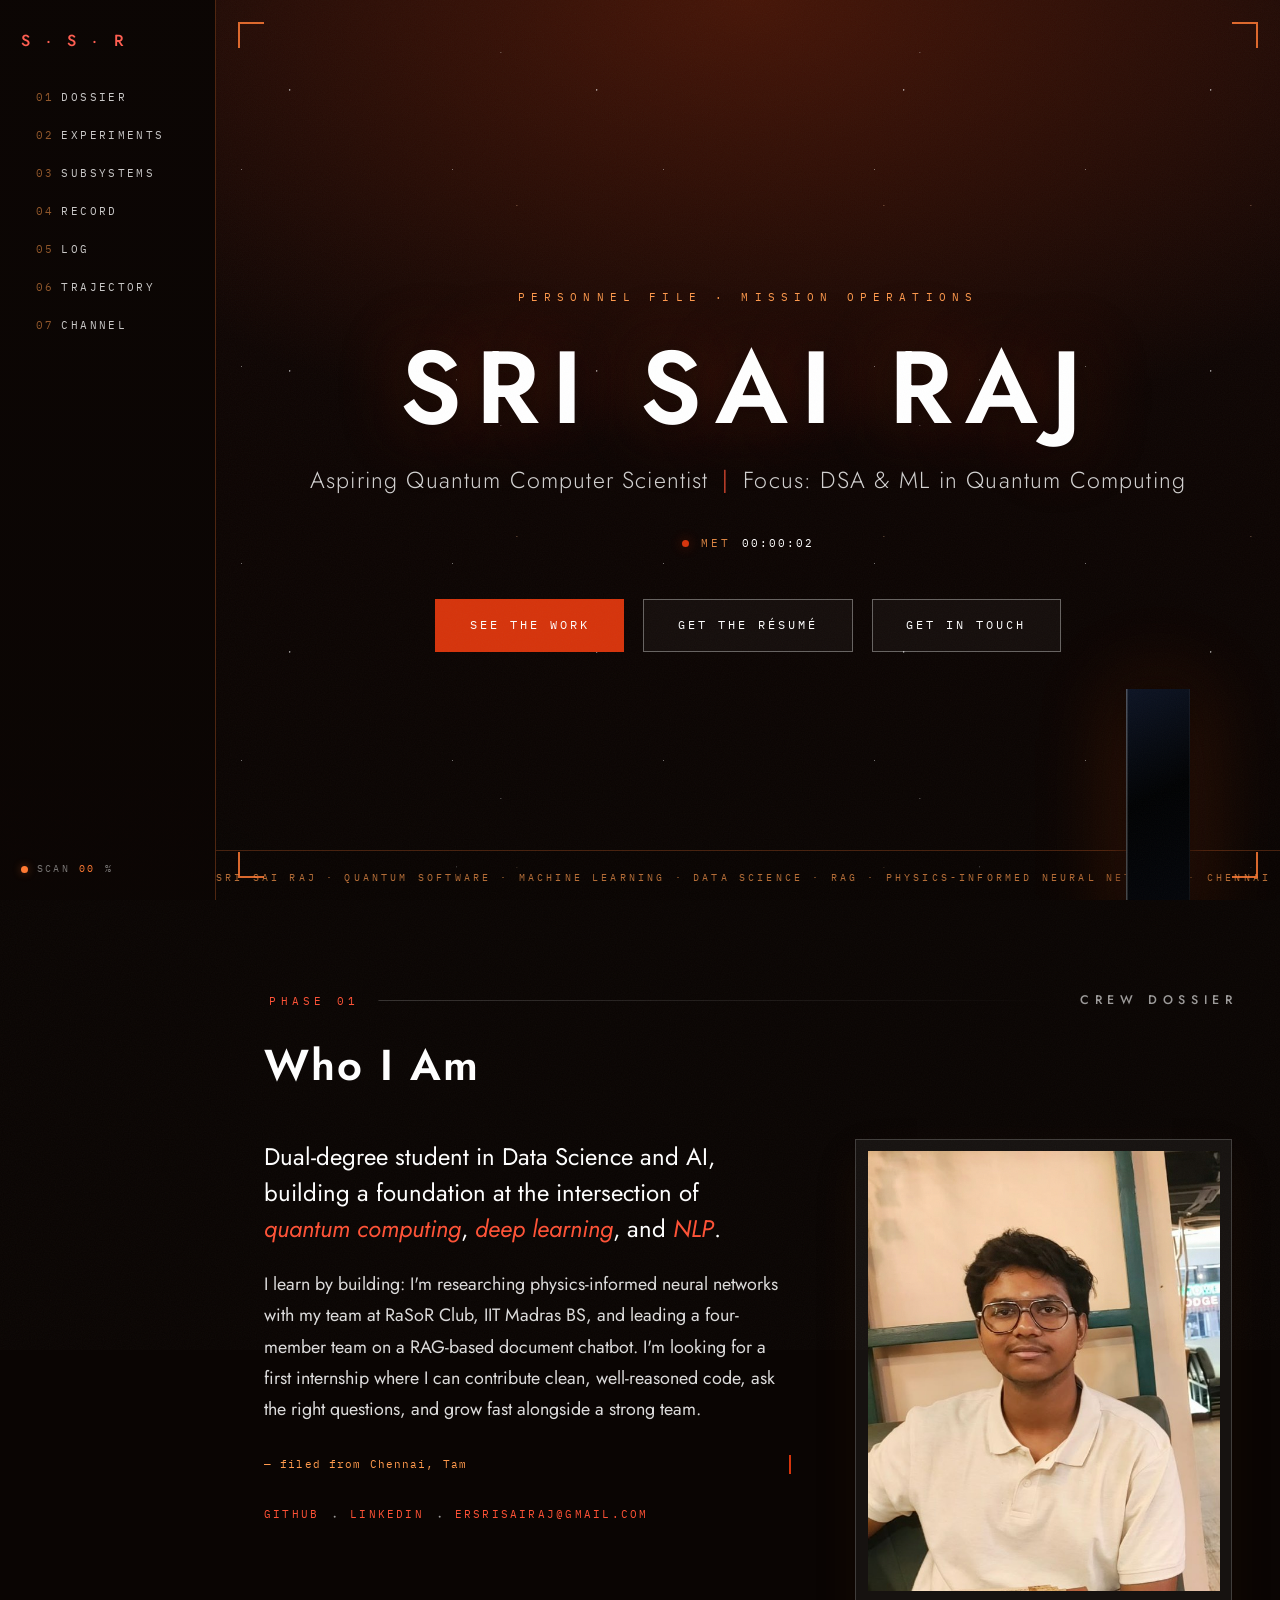
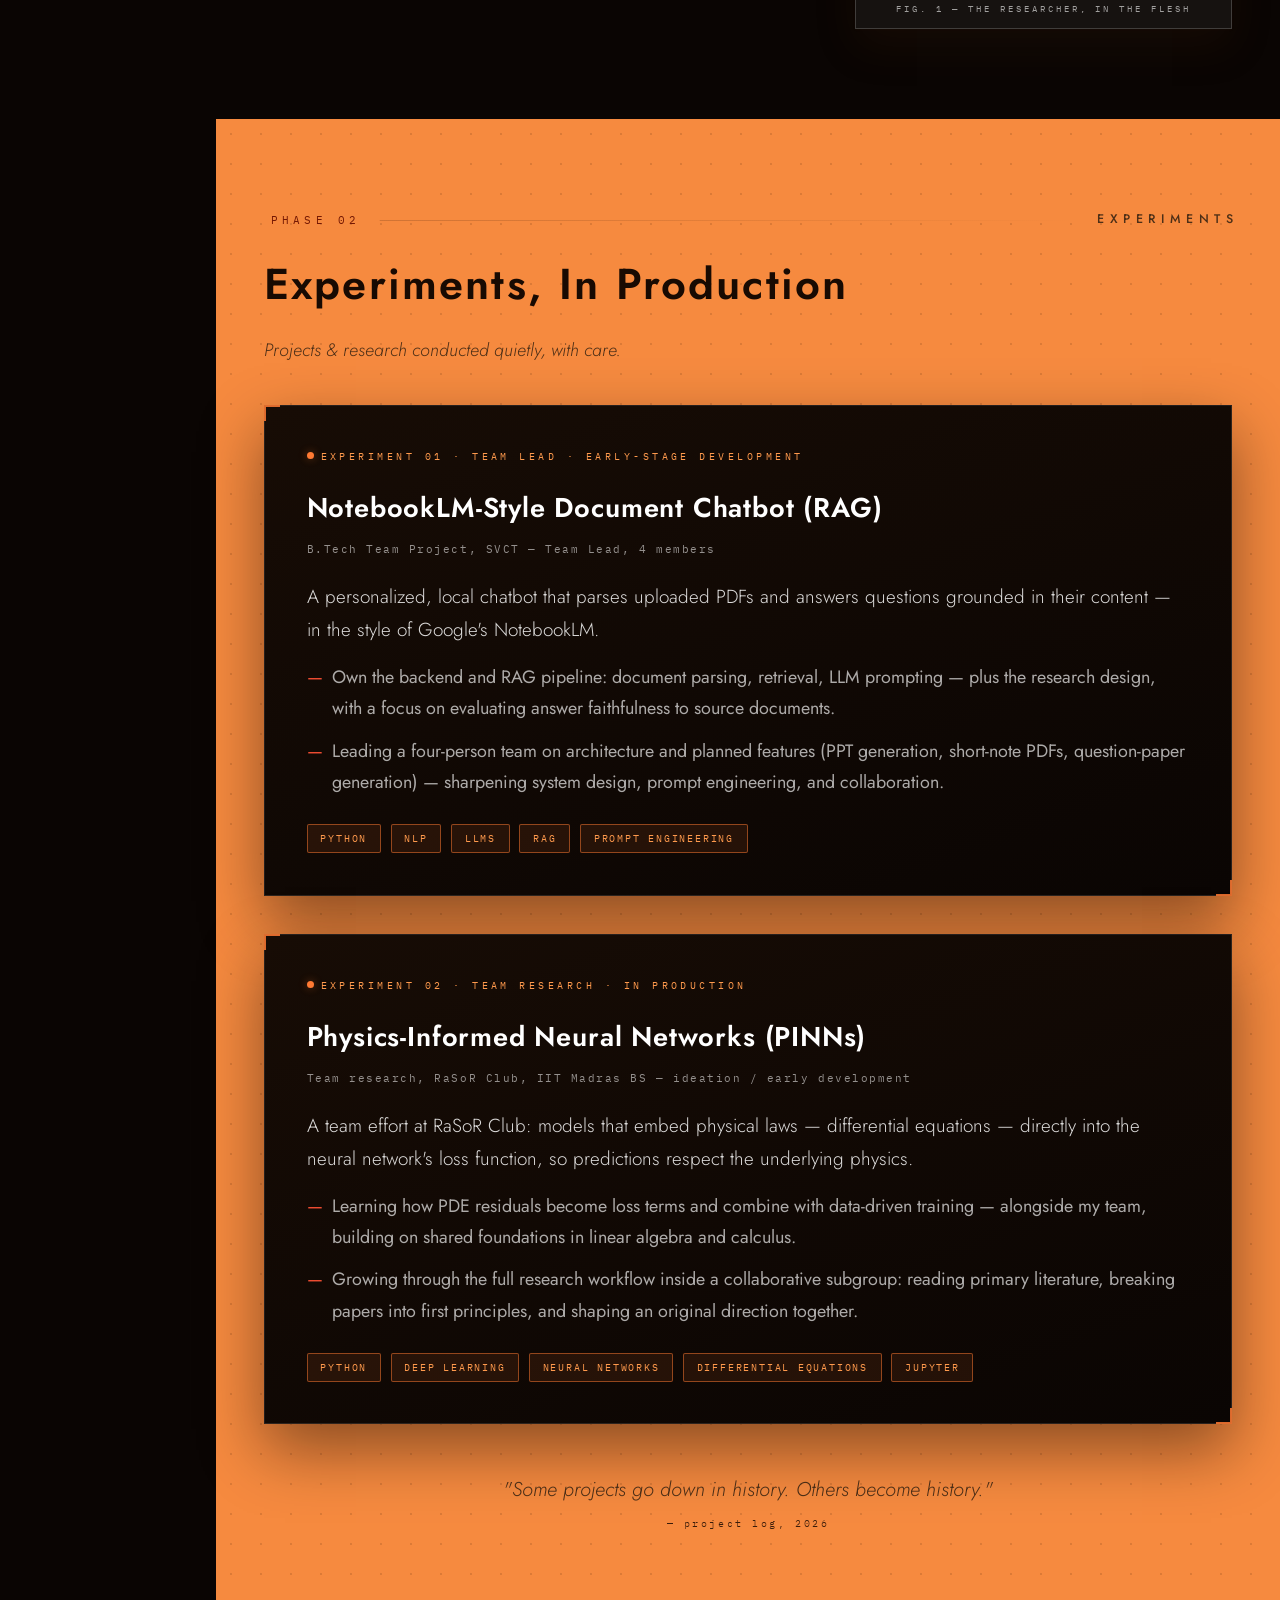
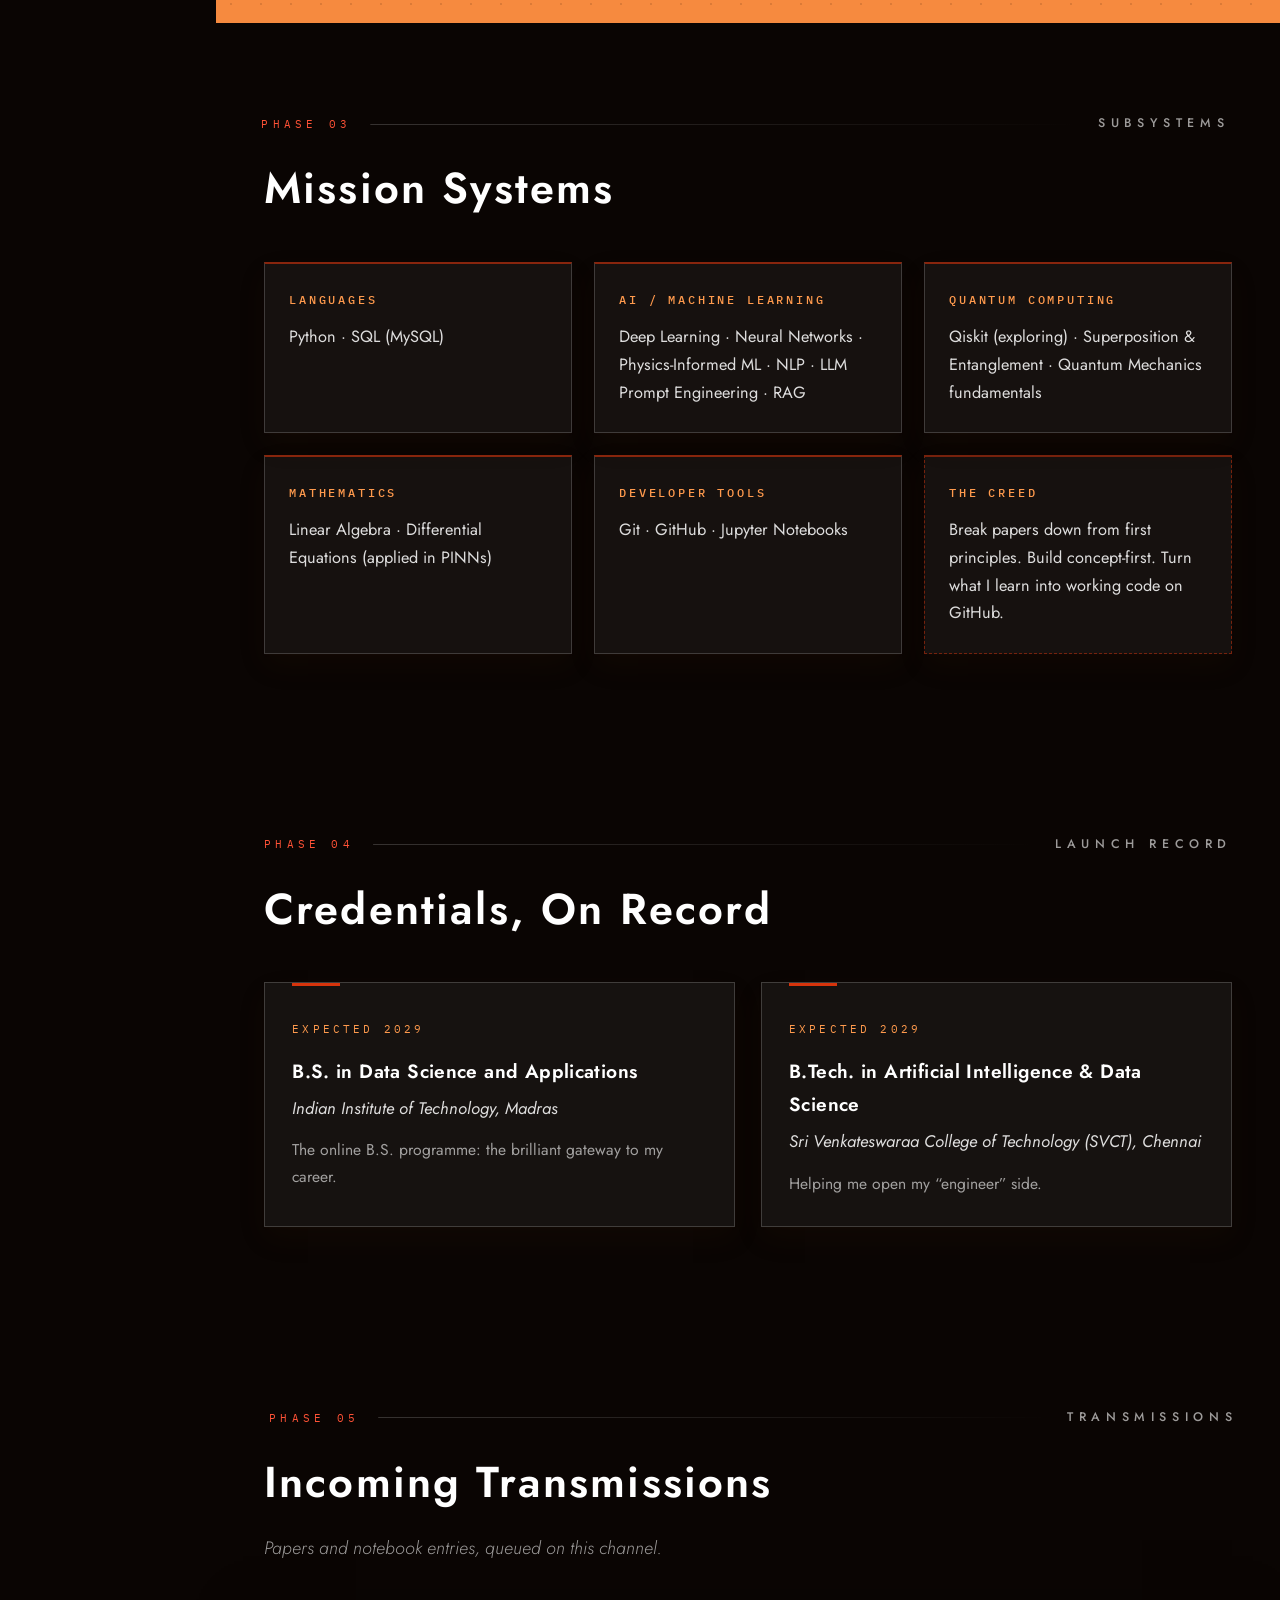
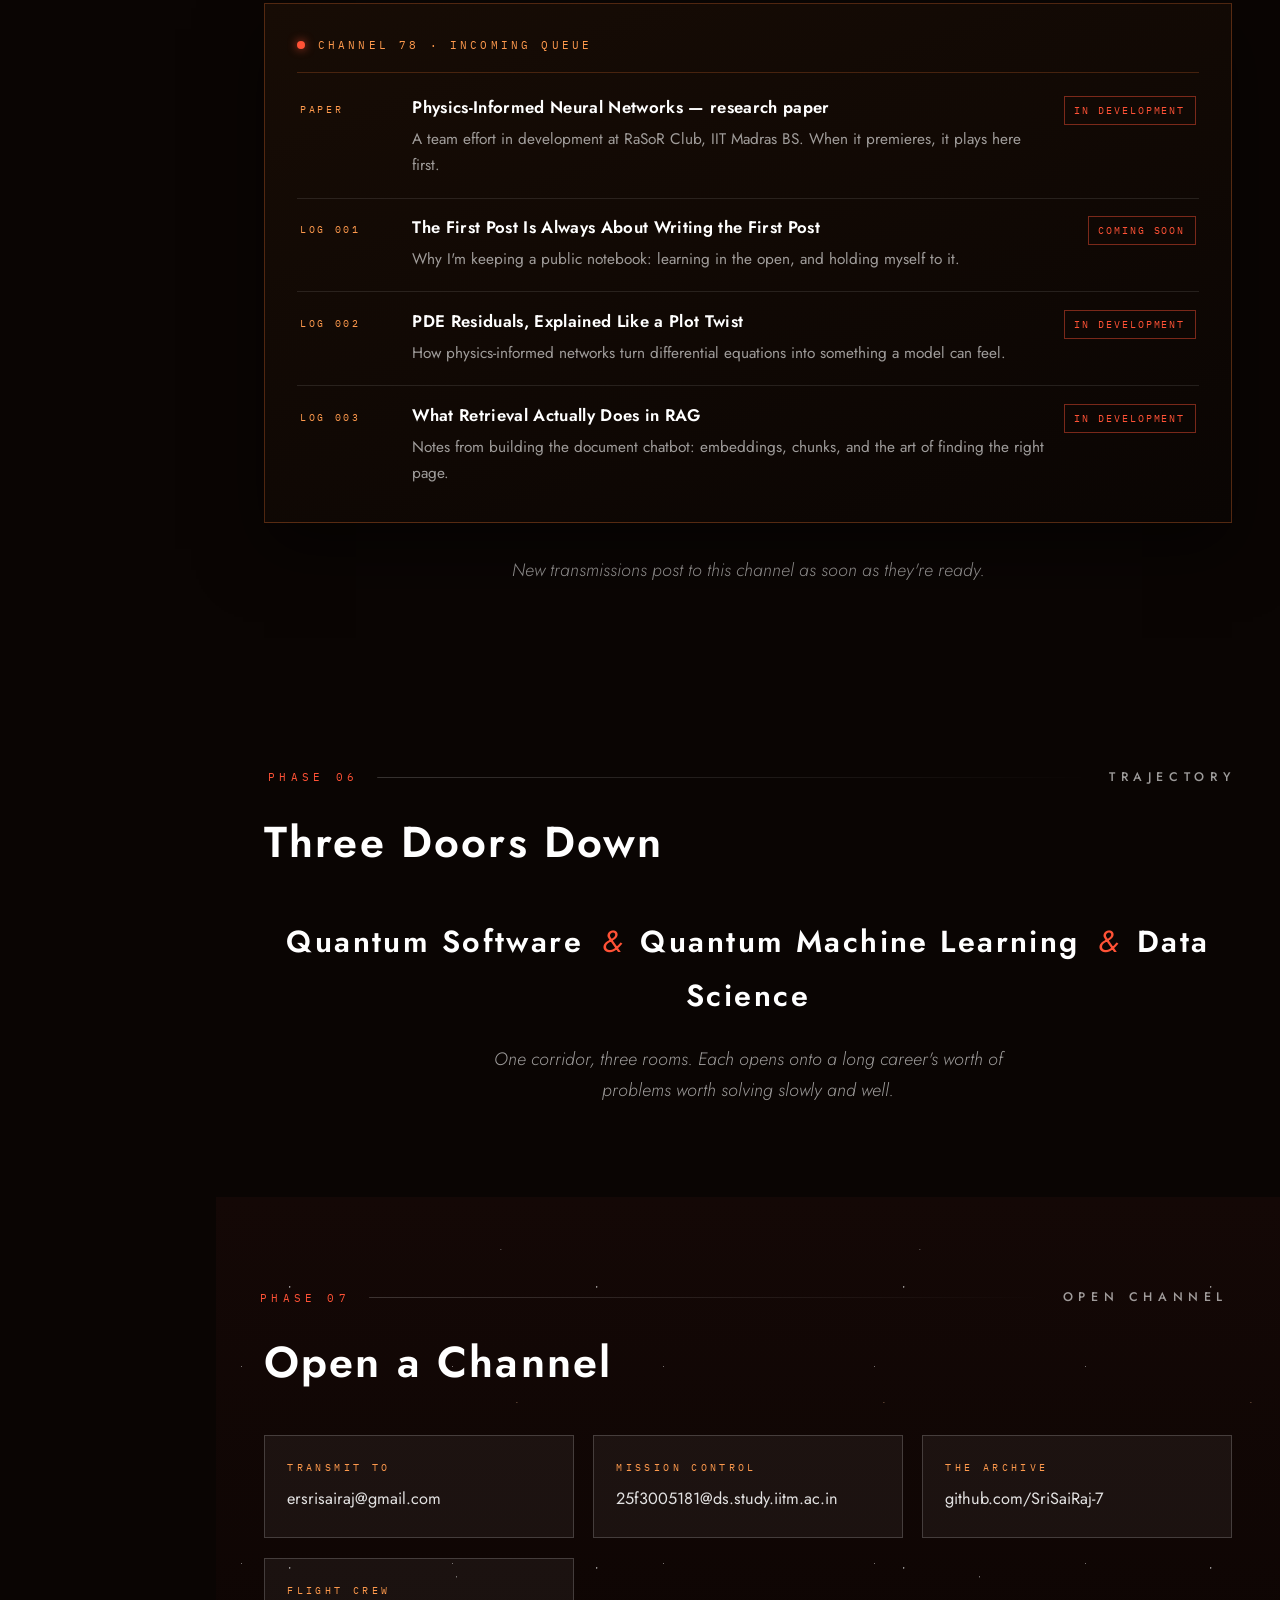
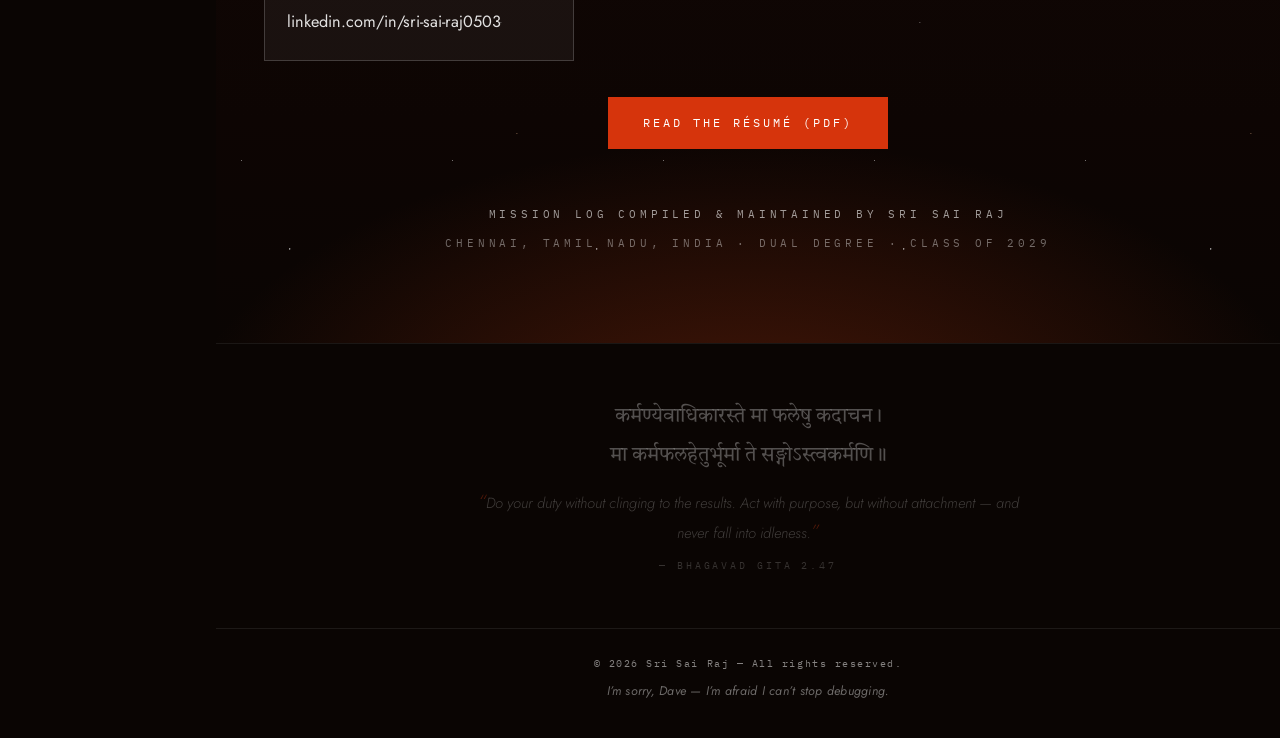
==== commit 10880bb6: "Rebuild the site as a Discovery-One mission console The 2001 repaint never touched the skeleton: sec" ====
--- a/index.html
+++ b/index.html
@@ -10,7 +10,7 @@
   <meta property="og:type" content="website" />
   <meta property="og:url" content="https://srisairaj-7.github.io/" />
   <meta property="og:title" content="Sri Sai Raj — Aspiring Quantum Computer Scientist | DSA & ML in Quantum Computing" />
-  <meta property="og:description" content="A mission in nine acts: physics-informed neural networks, retrieval-augmented generation, and the long game of good research." />
+  <meta property="og:description" content="A crew dossier and mission log: physics-informed neural networks, retrieval-augmented generation, and the long game of good research." />
   <meta property="og:image" content="https://srisairaj-7.github.io/assets/og-image.jpg" />
   <meta property="og:image:secure_url" content="https://srisairaj-7.github.io/assets/og-image.jpg" />
   <meta property="og:image:type" content="image/jpeg" />
@@ -23,15 +23,15 @@
   <!-- Twitter / X -->
   <meta name="twitter:card" content="summary_large_image" />
   <meta name="twitter:title" content="Sri Sai Raj — Aspiring Quantum Computer Scientist | DSA & ML in Quantum Computing" />
-  <meta name="twitter:description" content="A mission in nine acts: physics-informed neural networks, RAG, and the long game of good research." />
+  <meta name="twitter:description" content="A crew dossier and mission log: physics-informed neural networks, RAG, and the long game of good research." />
   <meta name="twitter:image" content="https://srisairaj-7.github.io/assets/og-image.jpg" />
   <meta name="twitter:image:alt" content="Space-styled title card reading Sri Sai Raj — Aspiring Quantum Computer Scientist" />
   <link rel="preconnect" href="https://fonts.googleapis.com" />
   <link rel="preconnect" href="https://fonts.gstatic.com" crossorigin />
-  <link href="https://fonts.googleapis.com/css2?family=Jost:ital,wght@0,300;0,400;0,500;0,600;0,700;1,400;1,500&family=IBM+Plex+Mono:wght@400;500&family=Tiro+Devanagari+Sanskrit:ital@0;1&display=swap" rel="stylesheet" />
+  <link href="https://fonts.googleapis.com/css2?family=Jost:ital,wght@0,300;0,400;0,500;0,600;0,700;1,400;1,500&amp;family=IBM+Plex+Mono:wght@400;500&amp;family=Tiro+Devanagari+Sanskrit:ital@0;1&amp;display=swap" rel="stylesheet" />
   <script>document.documentElement.classList.add("js");</script>
-  <link rel="stylesheet" href="css/style.css?v=10" />
-  <link rel="icon" href="data:image/svg+xml,%3Csvg xmlns='http://www.w3.org/2000/svg' viewBox='0 0 32 32'%3E%3Crect width='32' height='32' fill='%23060a12'/%3E%3Ccircle cx='16' cy='16' r='11.5' fill='none' stroke='%234ec9f5' stroke-opacity='0.55'/%3E%3Ctext x='16' y='22.5' font-family='Futura,Century Gothic,sans-serif' font-weight='600' font-size='17' fill='%23e5322d' text-anchor='middle'%3ES%3C/text%3E%3C/svg%3E" />
+  <link rel="stylesheet" href="css/style.css?v=13" />
+  <link rel="icon" href="data:image/svg+xml,%3Csvg xmlns='http://www.w3.org/2000/svg' viewBox='0 0 32 32'%3E%3Crect width='32' height='32' fill='%230a0503'/%3E%3Ccircle cx='16' cy='16' r='11.5' fill='none' stroke='%23ff7a33' stroke-opacity='0.7'/%3E%3Ctext x='16' y='22.5' font-family='Futura,Century Gothic,sans-serif' font-weight='600' font-size='17' fill='%23ff9a4d' text-anchor='middle'%3ES%3C/text%3E%3C/svg%3E" />
 </head>
 <body>
 
@@ -43,55 +43,66 @@
     <div class="boot-core">
       <div class="boot-monolith"></div>
       <div class="boot-bar"><span></span></div>
-      <p class="boot-caption">PRE-LAUNCH&nbsp;CHECK&nbsp;·&nbsp;ALL&nbsp;SYSTEMS&nbsp;NOMINAL</p>
+      <p class="boot-caption">PRE-LAUNCH CHECK · ALL SYSTEMS NOMINAL</p>
     </div>
   </div>
 
-  <!-- ============ NAVIGATION ============ -->
-  <nav id="site-nav" aria-label="Main navigation">
-    <a class="nav-brand" href="#top">S&nbsp;·&nbsp;S&nbsp;·&nbsp;R</a>
+  <!-- ============ NAV : CONSOLE SIDE RAIL (top bar below 1080px) ============ -->
+  <nav id="site-nav" aria-label="Mission navigation">
+    <a class="nav-brand" href="#top">S · S · R</a>
     <div class="nav-links">
-      <a href="#about" data-nav>Prologue</a>
-      <a href="#work" data-nav>Work</a>
-      <a href="#skills" data-nav>The Craft</a>
-      <a href="#education" data-nav>The Making</a>
-      <a href="#writing" data-nav>Press</a>
-      <a href="#contact" data-nav>Contact</a>
+      <a href="#about" data-nav>Dossier</a>
+      <a href="#work" data-nav>Experiments</a>
+      <a href="#skills" data-nav>Subsystems</a>
+      <a href="#education" data-nav>Record</a>
+      <a href="#writing" data-nav>Log</a>
+      <a href="#interests" data-nav>Trajectory</a>
+      <a href="#contact" data-nav>Channel</a>
+    </div>
+    <div class="rail-status" aria-hidden="true">
+      <span class="rail-dot"></span>
+      SCAN <span id="rail-pct">00</span>%
     </div>
     <button id="nav-toggle" aria-label="Open menu">☰</button>
   </nav>
   <div id="nav-progress" aria-hidden="true"></div>
   <div id="nav-veil"></div>
 
-  <!-- ============ ACT I : TITLE CARD / HERO ============ -->
+  <!-- ============ PHASE 00 : TITLE CARD / HERO ============ -->
   <header class="hero" id="top">
+    <div class="hero-frame" aria-hidden="true">
+      <span class="frame-tick tl"></span>
+      <span class="frame-tick tr"></span>
+      <span class="frame-tick bl"></span>
+      <span class="frame-tick br"></span>
+    </div>
     <div class="monolith" aria-hidden="true"></div>
     <div class="hero-inner">
-      <p class="eyebrow">A MISSION IN NINE ACTS</p>
-      <h1 class="hero-title">SRI&nbsp;SAI&nbsp;RAJ</h1>
+      <p class="eyebrow">PERSONNEL FILE · MISSION OPERATIONS</p>
+      <h1 class="hero-title">SRI SAI RAJ</h1>
       <p class="hero-sub">Aspiring Quantum Computer Scientist <span class="hero-focus-sep">|</span> Focus: DSA &amp; ML in Quantum Computing</p>
-      <p class="hero-met">MET&nbsp;<span id="met-clock">00:00:00</span></p>
+      <p class="hero-met">MET <span id="met-clock">00:00:00</span></p>
       <div class="hero-cta">
-        <a class="btn btn-primary" href="#work">SEE&nbsp;THE&nbsp;WORK</a>
-        <a class="btn btn-ghost" href="assets/Sri_Sai_Raj_Resume.pdf" target="_blank" rel="noopener">GET&nbsp;THE&nbsp;RÉSUMÉ</a>
-        <a class="btn btn-ghost" href="#contact">GET&nbsp;IN&nbsp;TOUCH</a>
+        <a class="btn btn-primary" href="#work">SEE THE WORK</a>
+        <a class="btn btn-ghost" href="assets/Sri_Sai_Raj_Resume.pdf" target="_blank" rel="noopener">GET THE RÉSUMÉ</a>
+        <a class="btn btn-ghost" href="#contact">GET IN TOUCH</a>
       </div>
     </div>
     <div class="hero-ticker" aria-hidden="true">
       <div class="ticker-track">
-        <span>SRI&nbsp;SAI&nbsp;RAJ&nbsp;&nbsp;·&nbsp;&nbsp;QUANTUM&nbsp;SOFTWARE&nbsp;&nbsp;·&nbsp;&nbsp;MACHINE&nbsp;LEARNING&nbsp;&nbsp;·&nbsp;&nbsp;DATA&nbsp;SCIENCE&nbsp;&nbsp;·&nbsp;&nbsp;RAG&nbsp;&nbsp;·&nbsp;&nbsp;PHYSICS-INFORMED&nbsp;NEURAL&nbsp;NETWORKS&nbsp;&nbsp;·&nbsp;&nbsp;CHENNAI&nbsp;13.08°N&nbsp;80.27°E&nbsp;&nbsp;·&nbsp;&nbsp;JUPITER&nbsp;MISSION&nbsp;&nbsp;·&nbsp;&nbsp;ALL&nbsp;SYSTEMS&nbsp;NOMINAL&nbsp;&nbsp;·&nbsp;&nbsp;</span>
-        <span>SRI&nbsp;SAI&nbsp;RAJ&nbsp;&nbsp;·&nbsp;&nbsp;QUANTUM&nbsp;SOFTWARE&nbsp;&nbsp;·&nbsp;&nbsp;MACHINE&nbsp;LEARNING&nbsp;&nbsp;·&nbsp;&nbsp;DATA&nbsp;SCIENCE&nbsp;&nbsp;·&nbsp;&nbsp;RAG&nbsp;&nbsp;·&nbsp;&nbsp;PHYSICS-INFORMED&nbsp;NEURAL&nbsp;NETWORKS&nbsp;&nbsp;·&nbsp;&nbsp;CHENNAI&nbsp;13.08°N&nbsp;80.27°E&nbsp;&nbsp;·&nbsp;&nbsp;JUPITER&nbsp;MISSION&nbsp;&nbsp;·&nbsp;&nbsp;ALL&nbsp;SYSTEMS&nbsp;NOMINAL&nbsp;&nbsp;·&nbsp;&nbsp;</span>
+        <span>SRI SAI RAJ  ·  QUANTUM SOFTWARE  ·  MACHINE LEARNING  ·  DATA SCIENCE  ·  RAG  ·  PHYSICS-INFORMED NEURAL NETWORKS  ·  CHENNAI 13.08°N 80.27°E  ·  JUPITER MISSION  ·  ALL SYSTEMS NOMINAL  ·  </span>
+        <span>SRI SAI RAJ  ·  QUANTUM SOFTWARE  ·  MACHINE LEARNING  ·  DATA SCIENCE  ·  RAG  ·  PHYSICS-INFORMED NEURAL NETWORKS  ·  CHENNAI 13.08°N 80.27°E  ·  JUPITER MISSION  ·  ALL SYSTEMS NOMINAL  ·  </span>
       </div>
     </div>
   </header>
 
-  <!-- ============ ACT II : THE PROLOGUE (ABOUT) ============ -->
+  <!-- ============ PHASE 01 : CREW DOSSIER (ABOUT) ============ -->
   <section class="section" id="about">
     <div class="act-card">
       <div class="act-marker" aria-hidden="true">
-        <span class="act-no">ACT&nbsp;II</span>
-        <span class="act-rule"></span>
-        <span class="act-name">THE&nbsp;PROLOGUE</span>
+        <span class="act-no">PHASE 01</span>
+        <span class="act-rule"></span>
+        <span class="act-name">CREW DOSSIER</span>
       </div>
       <h2 class="section-title">Who I Am</h2>
       <div class="about-grid">
@@ -125,19 +136,19 @@
     </div>
   </section>
 
-  <!-- ============ ACT III : THE WORK ============ -->
-  <section class="section section-alt" id="work">
-    <div class="act-card">
-      <div class="act-marker" aria-hidden="true">
-        <span class="act-no">ACT&nbsp;III</span>
-        <span class="act-rule"></span>
-        <span class="act-name">THE&nbsp;WORK</span>
-      </div>
-      <h2 class="section-title">Two Pictures, In Production</h2>
+  <!-- ============ PHASE 02 : EXPERIMENTS (WORK) — the bright band ============ -->
+  <section class="section section-band" id="work">
+    <div class="act-card">
+      <div class="act-marker" aria-hidden="true">
+        <span class="act-no">PHASE 02</span>
+        <span class="act-rule"></span>
+        <span class="act-name">EXPERIMENTS</span>
+      </div>
+      <h2 class="section-title">Experiments, In Production</h2>
       <p class="section-sub">Projects &amp; research conducted quietly, with care.</p>
 
       <article class="filmstrip reveal">
-        <div class="filmstrip-label">REEL&nbsp;I&nbsp;·&nbsp;TEAM&nbsp;LEAD&nbsp;·&nbsp;EARLY-STAGE&nbsp;DEVELOPMENT</div>
+        <div class="filmstrip-label">EXPERIMENT 01 · TEAM LEAD · EARLY-STAGE DEVELOPMENT</div>
         <div class="project">
           <div class="project-head">
             <h3 class="project-title">NotebookLM-Style Document Chatbot (RAG)</h3>
@@ -158,7 +169,7 @@
       </article>
 
       <article class="filmstrip reveal delay-1">
-        <div class="filmstrip-label">REEL&nbsp;II&nbsp;·&nbsp;TEAM&nbsp;RESEARCH&nbsp;·&nbsp;IN&nbsp;PRODUCTION</div>
+        <div class="filmstrip-label">EXPERIMENT 02 · TEAM RESEARCH · IN PRODUCTION</div>
         <div class="project">
           <div class="project-head">
             <h3 class="project-title">Physics-Informed Neural Networks (PINNs)</h3>
@@ -183,13 +194,13 @@
     </div>
   </section>
 
-  <!-- ============ ACT IV : THE CRAFT (SKILLS) ============ -->
+  <!-- ============ PHASE 03 : SUBSYSTEMS (SKILLS) ============ -->
   <section class="section" id="skills">
     <div class="act-card">
       <div class="act-marker" aria-hidden="true">
-        <span class="act-no">ACT&nbsp;IV</span>
-        <span class="act-rule"></span>
-        <span class="act-name">THE&nbsp;CRAFT</span>
+        <span class="act-no">PHASE 03</span>
+        <span class="act-rule"></span>
+        <span class="act-name">SUBSYSTEMS</span>
       </div>
       <h2 class="section-title">Mission Systems</h2>
       <div class="craft-grid">
@@ -221,24 +232,24 @@
     </div>
   </section>
 
-  <!-- ============ ACT V : THE MAKING (EDUCATION) ============ -->
-  <section class="section section-alt" id="education">
-    <div class="act-card">
-      <div class="act-marker" aria-hidden="true">
-        <span class="act-no">ACT&nbsp;V</span>
-        <span class="act-rule"></span>
-        <span class="act-name">THE&nbsp;MAKING</span>
+  <!-- ============ PHASE 04 : LAUNCH RECORD (EDUCATION) ============ -->
+  <section class="section" id="education">
+    <div class="act-card">
+      <div class="act-marker" aria-hidden="true">
+        <span class="act-no">PHASE 04</span>
+        <span class="act-rule"></span>
+        <span class="act-name">LAUNCH RECORD</span>
       </div>
       <h2 class="section-title">Credentials, On Record</h2>
       <div class="edu-row">
         <div class="edu reveal">
-          <span class="edu-years">EXPECTED&nbsp;2029</span>
+          <span class="edu-years">EXPECTED 2029</span>
           <h3 class="edu-deg">B.S. in Data Science and Applications</h3>
           <p class="edu-inst">Indian Institute of Technology, Madras</p>
           <p class="edu-note">The online B.S. programme: the brilliant gateway to my career.</p>
         </div>
         <div class="edu reveal delay-1">
-          <span class="edu-years">EXPECTED&nbsp;2029</span>
+          <span class="edu-years">EXPECTED 2029</span>
           <h3 class="edu-deg">B.Tech. in Artificial Intelligence &amp; Data Science</h3>
           <p class="edu-inst">Sri Venkateswaraa College of Technology (SVCT), Chennai</p>
           <p class="edu-note">Helping me open my “engineer” side.</p>
@@ -247,84 +258,87 @@
     </div>
   </section>
 
-  <!-- ============ ACT VI : THE FEATURES (PUBLICATIONS) ============ -->
+  <!-- ============ PHASE 05 : TRANSMISSION LOG (papers + notebook, folded) ============ -->
   <section class="section" id="writing">
     <div class="act-card">
       <div class="act-marker" aria-hidden="true">
-        <span class="act-no">ACT&nbsp;VI</span>
-        <span class="act-rule"></span>
-        <span class="act-name">THE&nbsp;FEATURES</span>
-      </div>
-      <h2 class="section-title">Now Showing: The Papers</h2>
-      <p class="section-sub">Peer-reviewed pictures. In production; premieres to be announced.</p>
-
-      <div class="marquee reveal">
-        <div class="marquee-lights" aria-hidden="true"><span></span><span></span><span></span><span></span><span></span><span></span><span></span><span></span><span></span></div>
-        <p class="marquee-title">COMING&nbsp;SOON&nbsp;TO&nbsp;THIS&nbsp;THEATRE</p>
-        <p class="marquee-sub">
-          The PINN research paper — a team effort in development at RaSoR Club, IIT Madras BS.
-          When it premieres, it plays here first.
-        </p>
-      </div>
-
-      <!-- ============================================================
-           PUBLICATIONS: copy a <li> block below when a paper lands.
-           Recommended order: newest first. Fill the DOI/venue link.
-           ============================================================
-      <ul class="feature-credits">
-        <li class="credit-row">
-          <span class="credit-role">2027</span>
-          <span class="credit-name">"Paper Title Goes Here" — <em>Journal or Conference Name</em>
-            <a class="credit-link" href="https://doi.org/...">[READ THE PAPER]</a>
-          </span>
-        </li>
-      </ul>
-      ============================================================ -->
-    </div>
-  </section>
-
-  <!-- ============ ACT VII : THE SERIAL (BLOG) ============ -->
-  <section class="section section-alt" id="serial">
-    <div class="act-card">
-      <div class="act-marker" aria-hidden="true">
-        <span class="act-no">ACT&nbsp;VII</span>
-        <span class="act-rule"></span>
-        <span class="act-name">THE&nbsp;SERIAL</span>
-      </div>
-      <h2 class="section-title">Episodes, Weekly-ish</h2>
-      <p class="section-sub">Shorter pictures: notes from the notebook, explained from first principles.</p>
-
-      <div class="serial-grid">
-        <article class="serial-card reveal">
-          <span class="serial-no">EPISODE&nbsp;001</span>
-          <h3 class="serial-title">The First Post Is Always About Writing the First Post</h3>
-          <p class="serial-desc">Why I'm keeping a public notebook: learning in the open, and holding myself to it.</p>
-          <span class="serial-meta">COMING&nbsp;SOON</span>
-        </article>
-        <article class="serial-card reveal delay-1">
-          <span class="serial-no">EPISODE&nbsp;002</span>
-          <h3 class="serial-title">PDE Residuals, Explained Like a Plot Twist</h3>
-          <p class="serial-desc">How physics-informed networks turn differential equations into something a model can feel.</p>
-          <span class="serial-meta">IN&nbsp;DEVELOPMENT</span>
-        </article>
-        <article class="serial-card reveal delay-2">
-          <span class="serial-no">EPISODE&nbsp;003</span>
-          <h3 class="serial-title">What Retrieval Actually Does in RAG</h3>
-          <p class="serial-desc">Notes from building the document chatbot: embeddings, chunks, and the art of finding the right page.</p>
-          <span class="serial-meta">IN&nbsp;DEVELOPMENT</span>
-        </article>
-      </div>
-      <p class="serial-note reveal">The Serial begins publication soon. Episodes will link out from this page.</p>
-    </div>
-  </section>
-
-  <!-- ============ ACT VIII : AREAS OF INTEREST ============ -->
-  <section class="section interests" id="interests">
-    <div class="act-card">
-      <div class="act-marker" aria-hidden="true">
-        <span class="act-no">ACT&nbsp;VIII</span>
-        <span class="act-rule"></span>
-        <span class="act-name">THE&nbsp;OUTLOOK</span>
+        <span class="act-no">PHASE 05</span>
+        <span class="act-rule"></span>
+        <span class="act-name">TRANSMISSIONS</span>
+      </div>
+      <h2 class="section-title">Incoming Transmissions</h2>
+      <p class="section-sub">Papers and notebook entries, queued on this channel.</p>
+
+      <div class="log-panel reveal">
+        <div class="log-head">
+          <span class="led" aria-hidden="true"></span>
+          CHANNEL 78 · INCOMING QUEUE
+        </div>
+
+        <!-- ============================================================
+             TRANSMISSIONS: copy a <div class="log-row"> block below when
+             a paper or post lands. Recommended order: newest first.
+             Fill the link on the title when there is one.
+             ============================================================
+        <div class="log-row reveal">
+          <span class="log-type">PAPER</span>
+          <div class="log-body">
+            <h3 class="log-title">"Paper Title Goes Here" — <em>Journal or Conference Name</em>
+              <a class="log-link" href="https://doi.org/...">[OPEN]</a>
+            </h3>
+            <p class="log-desc">One-line abstract of the paper.</p>
+          </div>
+          <span class="log-status">PUBLISHED</span>
+        </div>
+        ============================================================ -->
+
+        <div class="log-row reveal">
+          <span class="log-type">PAPER</span>
+          <div class="log-body">
+            <h3 class="log-title">Physics-Informed Neural Networks — research paper</h3>
+            <p class="log-desc">A team effort in development at RaSoR Club, IIT Madras BS. When it premieres, it plays here first.</p>
+          </div>
+          <span class="log-status">IN DEVELOPMENT</span>
+        </div>
+
+        <div class="log-row reveal delay-1">
+          <span class="log-type">LOG 001</span>
+          <div class="log-body">
+            <h3 class="log-title">The First Post Is Always About Writing the First Post</h3>
+            <p class="log-desc">Why I'm keeping a public notebook: learning in the open, and holding myself to it.</p>
+          </div>
+          <span class="log-status">COMING SOON</span>
+        </div>
+
+        <div class="log-row reveal delay-2">
+          <span class="log-type">LOG 002</span>
+          <div class="log-body">
+            <h3 class="log-title">PDE Residuals, Explained Like a Plot Twist</h3>
+            <p class="log-desc">How physics-informed networks turn differential equations into something a model can feel.</p>
+          </div>
+          <span class="log-status">IN DEVELOPMENT</span>
+        </div>
+
+        <div class="log-row reveal delay-3">
+          <span class="log-type">LOG 003</span>
+          <div class="log-body">
+            <h3 class="log-title">What Retrieval Actually Does in RAG</h3>
+            <p class="log-desc">Notes from building the document chatbot: embeddings, chunks, and the art of finding the right page.</p>
+          </div>
+          <span class="log-status">IN DEVELOPMENT</span>
+        </div>
+      </div>
+      <p class="serial-note reveal">New transmissions post to this channel as soon as they're ready.</p>
+    </div>
+  </section>
+
+  <!-- ============ PHASE 06 : TRAJECTORY (INTERESTS) ============ -->
+  <section class="section" id="interests">
+    <div class="act-card">
+      <div class="act-marker" aria-hidden="true">
+        <span class="act-no">PHASE 06</span>
+        <span class="act-rule"></span>
+        <span class="act-name">TRAJECTORY</span>
       </div>
       <h2 class="section-title">Three Doors Down</h2>
       <p class="interests-line reveal">
@@ -337,39 +351,39 @@
     </div>
   </section>
 
-  <!-- ============ ACT IX : CONTACT ============ -->
+  <!-- ============ PHASE 07 : OPEN CHANNEL (CONTACT) ============ -->
   <section class="section section-contact" id="contact">
     <div class="act-card">
       <div class="act-marker" aria-hidden="true">
-        <span class="act-no">ACT&nbsp;IX</span>
-        <span class="act-rule"></span>
-        <span class="act-name">THE&nbsp;SIGNAL</span>
+        <span class="act-no">PHASE 07</span>
+        <span class="act-rule"></span>
+        <span class="act-name">OPEN CHANNEL</span>
       </div>
       <h2 class="section-title">Open a Channel</h2>
       <div class="contact-grid">
         <a class="contact-card reveal" href="mailto:ersrisairaj@gmail.com">
-          <span class="contact-label">TRANSMIT&nbsp;TO</span>
+          <span class="contact-label">TRANSMIT TO</span>
           <span class="contact-value">ersrisairaj@gmail.com</span>
         </a>
         <a class="contact-card reveal delay-1" href="mailto:25f3005181@ds.study.iitm.ac.in">
-          <span class="contact-label">MISSION&nbsp;CONTROL</span>
+          <span class="contact-label">MISSION CONTROL</span>
           <span class="contact-value">25f3005181@ds.study.iitm.ac.in</span>
         </a>
         <a class="contact-card reveal delay-2" href="https://github.com/SriSaiRaj-7" target="_blank" rel="noopener">
-          <span class="contact-label">THE&nbsp;ARCHIVE</span>
+          <span class="contact-label">THE ARCHIVE</span>
           <span class="contact-value">github.com/SriSaiRaj-7</span>
         </a>
         <a class="contact-card reveal delay-3" href="https://linkedin.com/in/sri-sai-raj0503" target="_blank" rel="noopener">
-          <span class="contact-label">FLIGHT&nbsp;CREW</span>
+          <span class="contact-label">FLIGHT CREW</span>
           <span class="contact-value">linkedin.com/in/sri-sai-raj0503</span>
         </a>
       </div>
       <div class="resume-cta reveal">
-        <a class="btn btn-primary btn-resume" href="assets/Sri_Sai_Raj_Resume.pdf" target="_blank" rel="noopener">READ&nbsp;THE&nbsp;RÉSUMÉ&nbsp;(PDF)</a>
+        <a class="btn btn-primary btn-resume" href="assets/Sri_Sai_Raj_Resume.pdf" target="_blank" rel="noopener">READ THE RÉSUMÉ (PDF)</a>
       </div>
       <div class="credits">
-        <p class="credits-line">WRITTEN &amp; DIRECTED BY&nbsp;SRI&nbsp;SAI&nbsp;RAJ</p>
-        <p class="credits-line dim">CHENNAI, TAMIL NADU, INDIA&nbsp;·&nbsp;DUAL DEGREE&nbsp;·&nbsp;CLASS OF 2029</p>
+        <p class="credits-line">MISSION LOG COMPILED &amp; MAINTAINED BY SRI SAI RAJ</p>
+        <p class="credits-line dim">CHENNAI, TAMIL NADU, INDIA · DUAL DEGREE · CLASS OF 2029</p>
       </div>
     </div>
   </section>
@@ -388,6 +402,6 @@
     <p>© 2026 Sri Sai Raj — All rights reserved. <span class="footer-whisper">I’m sorry, Dave — I’m afraid I can’t stop debugging.</span></p>
   </footer>
 
-  <script src="js/main.js?v=14"></script>
+  <script src="js/main.js?v=15"></script>
 </body>
 </html>
--- a/css/style.css
+++ b/css/style.css
@@ -1,8 +1,10 @@
 /* ==========================================================================
    SRI SAI RAJ — 2001: A SPACE ODYSSEY
-   Poster palette: vermilion red-orange and warm black over orange-sand
-   sections, cream cards, ember telemetry. Futura-style display type
-   (Jost) and teletype mono labels (IBM Plex Mono).
+   Discovery-One console palette: warm-black grounds with poster-orange
+   accents, one bright orange feature band, HUD panels with ember
+   telemetry. Futura-style display type (Jost) and teletype mono labels
+   (IBM Plex Mono). Layout: fixed side-rail phase nav above 1080px,
+   top bar below.
    ========================================================================== */
 
 :root {
@@ -11,10 +13,8 @@
   --space-2:      #130906;
   --space-3:      #1d0f08;
 
-  /* ---- poster ground (bright blocks) — the film poster's orange ---- */
+  /* ---- poster orange — the one bright band + nav accents ---- */
   --bg:           #f68a3f;
-  --bg-alt:       #f79550;
-  --panel:        #fff3e0;
 
   /* ---- accents ---- */
   --hal:          #d6340c;   /* poster vermilion — fills, glows */
@@ -45,17 +45,17 @@
 html { scroll-behavior: smooth; }
 
 body {
-  /* light-context defaults — dark blocks redeclare these */
-  --fg:        #291206;
-  --fg-strong: #180a02;
-  --fg-dim:    #4d2f17;
-  --accent:    var(--hal-deep);
-  --tech:      var(--ember-deep);
-  --surface:   var(--panel);
-  --line:      rgba(58, 24, 6, 0.2);
-  --line-soft: rgba(58, 24, 6, 0.1);
-
-  background: var(--bg);
+  /* console defaults — the bright band redeclares these */
+  --fg:        rgba(255, 255, 255, 0.86);
+  --fg-strong: #ffffff;
+  --fg-dim:    rgba(255, 255, 255, 0.6);
+  --accent:    #ff5236;
+  --tech:      #ff9a4d;
+  --surface:   rgba(255, 255, 255, 0.05);
+  --line:      rgba(255, 255, 255, 0.18);
+  --line-soft: rgba(255, 255, 255, 0.1);
+
+  background: var(--space);
   color: var(--fg);
   font-family: var(--font-body);
   font-weight: 400;
@@ -83,6 +83,19 @@
   color: var(--fg);
 }
 
+/* The one bright band flips back to ink-on-orange */
+.section-band {
+  --fg:        #291206;
+  --fg-strong: #180a02;
+  --fg-dim:    #4d2f17;
+  --accent:    var(--hal-deep);
+  --tech:      var(--ember-deep);
+  --surface:   rgba(255, 255, 255, 0.55);
+  --line:      rgba(58, 24, 6, 0.2);
+  --line-soft: rgba(58, 24, 6, 0.1);
+  color: var(--fg);
+}
+
 ::selection { background: var(--hal); color: #fff; }
 
 a:focus-visible,
@@ -260,7 +273,9 @@
   text-indent: 0.4em; /* optical centering against the tracking */
   text-transform: uppercase;
   color: var(--tech);
-  white-space: nowrap;
+  /* wraps on narrow phones instead of clipping */
+  max-width: calc(100vw - 2rem);
+  margin-inline: auto;
 }
 
 /* ---- Navigation ---------------------------------------------------------- */
@@ -372,6 +387,88 @@
 
 body.nav-open .nav-links a {
   padding: 0.85rem 0; /* 44px+ tap targets */
+}
+
+/* ---- Rail status readout (desktop side rail only) -------------------- */
+.rail-status {
+  display: none;
+  align-items: center;
+  gap: 0.55rem;
+  font-family: var(--font-mono);
+  font-size: 0.6rem;
+  letter-spacing: 0.25em;
+  text-transform: uppercase;
+  color: rgba(255, 255, 255, 0.45);
+}
+
+.rail-dot {
+  width: 7px;
+  height: 7px;
+  border-radius: 50%;
+  background: var(--ember);
+  box-shadow: 0 0 8px var(--ember-glow);
+  animation: led 2.2s ease-in-out infinite;
+}
+
+#rail-pct { color: var(--ember); }
+
+/* ---- Desktop: the nav becomes the console side rail ------------------ */
+@media (min-width: 1080px) {
+  body { padding-left: 13.5rem; }
+
+  #site-nav {
+    width: 13.5rem;
+    height: 100vh;
+    flex-direction: column;
+    align-items: flex-start;
+    gap: 1.6rem;
+    padding: 1.7rem 1.3rem 1.4rem;
+    background: linear-gradient(to bottom, rgba(12, 6, 4, 0.97), rgba(12, 6, 4, 0.92));
+    border-right: 1px solid rgba(255, 122, 51, 0.28);
+    border-bottom: none;
+  }
+
+  /* the rail never turns orange — it IS the dark console edge */
+  #site-nav.scrolled {
+    --nav-fg: rgba(255, 255, 255, 0.78);
+    --nav-rule: rgba(255, 255, 255, 0.35);
+    --nav-accent: #ff5f52;
+    background: linear-gradient(to bottom, rgba(12, 6, 4, 0.97), rgba(12, 6, 4, 0.92));
+    border-right-color: rgba(255, 122, 51, 0.45);
+    border-bottom-color: transparent;
+  }
+
+  .nav-links {
+    flex-direction: column;
+    align-items: stretch;
+    gap: 0.35rem;
+    width: 100%;
+    counter-reset: phase;
+  }
+
+  .nav-links a {
+    counter-increment: phase;
+    font-size: 0.68rem;
+    padding: 0.42rem 0 0.42rem 0.85rem;
+    border-bottom: none;
+    border-left: 2px solid transparent;
+    transition: color 250ms ease, border-color 250ms ease, padding-left 250ms ease;
+  }
+
+  .nav-links a::before {
+    content: counter(phase, decimal-leading-zero) " ";
+    color: rgba(255, 154, 77, 0.55);
+    letter-spacing: 0.12em;
+  }
+
+  .nav-links a:hover,
+  .nav-links a.active {
+    border-left-color: var(--nav-accent);
+    border-bottom-color: transparent;
+    padding-left: 1.15rem;
+  }
+
+  .rail-status { display: flex; margin-top: auto; }
 }
 
 /* ---- Hero : deep space ---------------------------------------------------- */
@@ -523,6 +620,26 @@
   pointer-events: none;
 }
 
+/* viewport frame ticks on the title screen */
+.hero-frame {
+  position: absolute;
+  inset: 1.4rem;
+  pointer-events: none;
+  z-index: 2;
+}
+
+.frame-tick {
+  position: absolute;
+  width: 26px;
+  height: 26px;
+  border: 0 solid var(--ember);
+  opacity: 0.85;
+}
+.frame-tick.tl { top: 0; left: 0; border-top-width: 2px; border-left-width: 2px; }
+.frame-tick.tr { top: 0; right: 0; border-top-width: 2px; border-right-width: 2px; }
+.frame-tick.bl { bottom: 0; left: 0; border-bottom-width: 2px; border-left-width: 2px; }
+.frame-tick.br { bottom: 0; right: 0; border-bottom-width: 2px; border-right-width: 2px; }
+
 .hero-cta {
   margin-top: 2.6rem;
   display: flex;
@@ -571,10 +688,10 @@
   padding: clamp(4rem, 10vh, 7rem) clamp(1.2rem, 5vw, 3rem);
 }
 
-.section-alt {
-  background-color: var(--bg-alt);
+.section-band {
+  background-color: var(--bg);
   /* faint mission-plan grid */
-  background-image: radial-gradient(rgba(58, 24, 6, 0.1) 1px, transparent 1.2px);
+  background-image: radial-gradient(rgba(58, 24, 6, 0.14) 1px, transparent 1.2px);
   background-size: 30px 30px;
 }
 
@@ -658,7 +775,7 @@
   margin-bottom: 1.4rem;
 }
 
-.about-text .lede em { color: var(--hal-deep); font-style: italic; }
+.about-text .lede em { color: var(--accent); font-style: italic; }
 
 .about-text p + p { margin-top: 1.1rem; }
 
@@ -734,19 +851,19 @@
   box-shadow: 0 26px 60px rgba(12, 5, 1, 0.45);
 }
 
-/* film sprocket holes top & bottom */
+/* HUD corner ticks — diagonal pair, console-panel style */
 .filmstrip::before,
 .filmstrip::after {
   content: "";
   position: absolute;
-  left: 0; right: 0;
+  width: 14px;
   height: 14px;
-  background-image: radial-gradient(circle at 10px 7px, rgba(242, 246, 252, 0.9) 3.5px, rgba(242, 246, 252, 0) 4.5px);
-  background-size: 26px 14px;
-  background-position: 6px center;
-}
-.filmstrip::before { top: 4px; }
-.filmstrip::after { bottom: 4px; }
+  border: 0 solid var(--ember);
+  opacity: 0.85;
+  pointer-events: none;
+}
+.filmstrip::before { top: -1px; left: -1px; border-top-width: 2px; border-left-width: 2px; }
+.filmstrip::after { bottom: -1px; right: -1px; border-bottom-width: 2px; border-right-width: 2px; }
 
 .filmstrip-label {
   font-family: var(--font-mono);
@@ -755,6 +872,20 @@
   text-transform: uppercase;
   color: var(--tech);
   margin-bottom: 1.2rem;
+}
+
+/* channel status LED */
+.filmstrip-label::before {
+  content: "";
+  display: inline-block;
+  width: 7px;
+  height: 7px;
+  border-radius: 50%;
+  background: var(--ember);
+  box-shadow: 0 0 8px var(--ember-glow);
+  margin-right: 0.7em;
+  vertical-align: 1px;
+  animation: led 2.2s ease-in-out infinite;
 }
 
 .project-head {
@@ -847,7 +978,7 @@
 /* ---- Craft (skills) ------------------------------------------------------------- */
 .craft-grid {
   display: grid;
-  grid-template-columns: repeat(auto-fit, minmax(17rem, 1fr));
+  grid-template-columns: repeat(auto-fit, minmax(min(17rem, 100%), 1fr));
   gap: 1.4rem;
 }
 
@@ -891,7 +1022,7 @@
 /* ---- Education -------------------------------------------------------------------- */
 .edu-row {
   display: grid;
-  grid-template-columns: repeat(auto-fit, minmax(18rem, 1fr));
+  grid-template-columns: repeat(auto-fit, minmax(min(18rem, 100%), 1fr));
   gap: 1.6rem;
 }
 
@@ -943,151 +1074,100 @@
   color: var(--fg-dim);
 }
 
-/* ---- The Features (publications) ------------------------------------------------- */
-.marquee {
-  background: var(--surface);
-  border: 1px solid rgba(214, 52, 12, 0.55);
-  padding: 2.2rem clamp(1.4rem, 4vw, 2.6rem);
-  text-align: center;
-  box-shadow: 0 0 40px rgba(214, 52, 12, 0.1), 0 18px 40px rgba(92, 47, 16, 0.09);
-}
-
-.marquee-lights {
+/* ---- Transmission log (papers + notebook, folded) --------------------------- */
+.log-panel {
+  position: relative;
+  background: linear-gradient(160deg, #170c05 0%, #0a0503 100%);
+  border: 1px solid rgba(255, 122, 51, 0.28);
+  padding: clamp(1.2rem, 3vw, 2rem);
+  box-shadow: 0 26px 60px rgba(0, 0, 0, 0.5);
+}
+
+.log-head {
   display: flex;
-  justify-content: center;
-  gap: 1.4rem;
-  margin-bottom: 1.4rem;
-}
-
-.marquee-lights span {
+  align-items: center;
+  gap: 0.8rem;
+  font-family: var(--font-mono);
+  font-size: 0.66rem;
+  letter-spacing: 0.3em;
+  text-transform: uppercase;
+  color: var(--tech);
+  padding-bottom: 1.1rem;
+  margin-bottom: 0.3rem;
+  border-bottom: 1px solid rgba(255, 122, 51, 0.22);
+}
+
+.led {
   width: 8px;
   height: 8px;
   border-radius: 50%;
-  background: rgba(214, 52, 12, 0.35);
-  box-shadow: 0 0 6px rgba(214, 52, 12, 0.2);
-}
-
-.marquee-lights span:nth-child(odd) { animation: bulb 2.4s ease-in-out infinite; }
-.marquee-lights span:nth-child(even) { animation: bulb 2.4s ease-in-out 1.2s infinite; }
-
-@keyframes bulb {
-  0%, 100% { background: rgba(214, 52, 12, 0.35); box-shadow: 0 0 6px rgba(214, 52, 12, 0.2); }
-  50% { background: #e84318; box-shadow: 0 0 14px rgba(214, 52, 12, 0.75); }
-}
-
-.marquee-title {
+  background: #ff5236;
+  box-shadow: 0 0 10px rgba(255, 82, 54, 0.8);
+  animation: led 2.2s ease-in-out infinite;
+}
+
+@keyframes led {
+  0%, 100% { opacity: 1; }
+  50% { opacity: 0.3; }
+}
+
+.log-row {
+  display: grid;
+  grid-template-columns: 6rem 1fr auto;
+  gap: 1rem;
+  align-items: start;
+  padding: 1.15rem 0.2rem;
+  border-bottom: 1px solid var(--line-soft);
+}
+
+.log-row:last-of-type { border-bottom: none; padding-bottom: 0.2rem; }
+
+.log-type {
+  font-family: var(--font-mono);
+  font-size: 0.62rem;
+  letter-spacing: 0.26em;
+  text-transform: uppercase;
+  color: var(--tech);
+  padding-top: 0.3rem;
+}
+
+.log-title {
   font-family: var(--font-title);
+  font-size: 1.05rem;
   font-weight: 600;
-  font-size: clamp(1.1rem, 3vw, 1.5rem);
-  letter-spacing: 0.22em;
-  text-transform: uppercase;
-  color: var(--hal-deep);
-}
-
-.marquee-sub {
-  margin-top: 1rem;
-  max-width: 36rem;
-  margin-left: auto;
-  margin-right: auto;
+  letter-spacing: 0.02em;
+  color: var(--fg-strong);
+  line-height: 1.4;
+}
+
+.log-title em { color: var(--fg-dim); font-style: italic; }
+
+.log-desc {
+  margin-top: 0.35rem;
+  font-size: 0.96rem;
   color: var(--fg-dim);
-  font-style: italic;
-  font-weight: 300;
-}
-
-/* when real papers land, these rows appear under the marquee */
-.feature-credits {
-  list-style: none;
-  margin-top: 2rem;
-}
-
-.credit-row {
-  display: flex;
-  gap: 1.2rem;
-  align-items: baseline;
-  padding: 0.9rem 0.2rem;
-  border-bottom: 1px dashed var(--line);
-}
-
-.credit-row:last-child { border-bottom: none; }
-
-.credit-role {
-  font-family: var(--font-mono);
-  font-size: 0.72rem;
-  letter-spacing: 0.25em;
-  color: var(--tech);
-  white-space: nowrap;
-}
-
-.credit-name { color: var(--fg); font-size: 1.08rem; }
-.credit-name em { color: var(--fg-dim); }
-
-.credit-link {
+}
+
+.log-link {
   font-family: var(--font-mono);
   font-size: 0.66rem;
-  letter-spacing: 0.2em;
+  letter-spacing: 0.18em;
   color: var(--accent);
   text-decoration: none;
   border-bottom: 1px solid transparent;
 }
 
-.credit-link:hover { border-bottom-color: currentColor; }
-
-/* ---- The Serial (blog) ----------------------------------------------------------- */
-.serial-grid {
-  display: grid;
-  grid-template-columns: repeat(auto-fit, minmax(16rem, 1fr));
-  gap: 1.4rem;
-}
-
-.serial-card {
-  background: var(--surface);
-  border: 1px solid var(--line);
-  border-top: 3px solid rgba(22, 169, 232, 0.55);
-  padding: 1.5rem 1.4rem;
-  box-shadow: 0 1px 2px rgba(92, 47, 16, 0.06), 0 12px 28px rgba(92, 47, 16, 0.08);
-  transition: transform 300ms ease, border-color 300ms ease, box-shadow 300ms ease;
-}
-
-.serial-card:hover {
-  transform: translateY(-4px);
-  border-top-color: var(--hal);
-  box-shadow: 0 2px 4px rgba(92, 47, 16, 0.07), 0 22px 48px rgba(92, 47, 16, 0.15);
-}
-
-.serial-no {
-  font-family: var(--font-mono);
-  font-size: 0.64rem;
-  letter-spacing: 0.3em;
-  text-transform: uppercase;
-  color: var(--tech);
-}
-
-.serial-title {
-  margin-top: 0.7rem;
-  font-family: var(--font-title);
-  font-size: 1.1rem;
-  font-weight: 600;
-  letter-spacing: 0.02em;
-  color: var(--fg-strong);
-  line-height: 1.45;
-}
-
-.serial-desc {
-  margin-top: 0.7rem;
-  font-size: 1rem;
-  color: var(--fg-dim);
-}
-
-.serial-meta {
-  display: inline-block;
-  margin-top: 1.1rem;
-  font-family: var(--font-mono);
-  font-size: 0.62rem;
-  letter-spacing: 0.25em;
-  text-transform: uppercase;
-  color: var(--tech);
-  border: 1px dashed rgba(58, 24, 6, 0.45);
-  padding: 0.3rem 0.7rem;
+.log-link:hover { border-bottom-color: currentColor; }
+
+.log-status {
+  font-family: var(--font-mono);
+  font-size: 0.6rem;
+  letter-spacing: 0.2em;
+  text-transform: uppercase;
+  color: #ff5236;
+  border: 1px solid rgba(255, 82, 54, 0.45);
+  padding: 0.32rem 0.6rem;
+  white-space: nowrap;
 }
 
 .serial-note {
@@ -1116,7 +1196,7 @@
 .amp-sep {
   font-family: var(--font-body);
   font-style: italic;
-  color: var(--hal-deep);
+  color: var(--accent);
   margin: 0 0.6rem;
 }
 
@@ -1141,7 +1221,7 @@
 
 .contact-grid {
   display: grid;
-  grid-template-columns: repeat(auto-fit, minmax(15rem, 1fr));
+  grid-template-columns: repeat(auto-fit, minmax(min(15rem, 100%), 1fr));
   gap: 1.2rem;
 }
 
@@ -1187,24 +1267,24 @@
    pointers only) — cards lean toward the cursor and catch a moving
    highlight, like light raking across a dossier photo. ------------------ */
 .craft,
-.serial-card,
+.log-row,
 .contact-card { position: relative; }
 
 .js .craft.tilt,
-.js .serial-card.tilt,
+.js .log-row.tilt,
 .js .contact-card.tilt {
   transform: perspective(950px) rotateX(var(--rx, 0deg)) rotateY(var(--ry, 0deg));
   transition: transform 160ms ease, border-color 300ms ease, box-shadow 300ms ease;
 }
 
 .js .craft.tilt:hover,
-.js .serial-card.tilt:hover,
+.js .log-row.tilt:hover,
 .js .contact-card.tilt:hover {
   transform: perspective(950px) translateY(-5px) rotateX(var(--rx, 0deg)) rotateY(var(--ry, 0deg));
 }
 
 .craft.tilt::after,
-.serial-card.tilt::after,
+.log-row.tilt::after,
 .contact-card.tilt::after {
   content: "";
   position: absolute;
@@ -1216,7 +1296,7 @@
 }
 
 .craft.tilt:hover::after,
-.serial-card.tilt:hover::after,
+.log-row.tilt:hover::after,
 .contact-card.tilt:hover::after { opacity: 1; }
 
 .credits {
@@ -1322,12 +1402,13 @@
 .delay-3 { transition-delay: 450ms; }
 
 @media (prefers-reduced-motion: reduce) {
-  body::before, .flicker, .marquee-lights span, .ticker-track, .hero-met::before { animation: none; }
+  body::before, .flicker, .ticker-track, .hero-met::before,
+  .led, .rail-dot, .filmstrip-label::before { animation: none; }
   .reveal { opacity: 1; transform: none; transition: none; }
   .js .act-rule { transform: none; transition: none; }
-  .js .craft.tilt, .js .serial-card.tilt, .js .contact-card.tilt,
-  .js .craft.tilt:hover, .js .serial-card.tilt:hover, .js .contact-card.tilt:hover { transform: none; }
-  .craft.tilt::after, .serial-card.tilt::after, .contact-card.tilt::after { display: none; }
+  .js .craft.tilt, .js .log-row.tilt, .js .contact-card.tilt,
+  .js .craft.tilt:hover, .js .log-row.tilt:hover, .js .contact-card.tilt:hover { transform: none; }
+  .craft.tilt::after, .log-row.tilt::after, .contact-card.tilt::after { display: none; }
   .gita-sanskrit, .gita-translation, .gita-cite, .quote-mark { transition: none; }
   html { scroll-behavior: auto; }
   #boot-screen { display: none; }
@@ -1353,8 +1434,9 @@
   .act-no { font-size: 0.72rem; }
   .filmstrip-label, .tech-tags span, .project-meta { font-size: 0.72rem; }
   .contact-label { font-size: 0.68rem; }
-  .serial-no, .serial-meta, .credit-role, .credit-link { font-size: 0.7rem; }
-  .marquee-lights { gap: 1rem; }
+  .log-type, .log-status { font-size: 0.7rem; }
+  .log-row { grid-template-columns: 1fr; gap: 0.5rem; }
+  .log-status { justify-self: start; }
   .portrait-caption, .credits-line { font-size: 0.68rem; }
   .credits-line.dim { font-size: 0.64rem; }
   .edu-years { font-size: 0.7rem; }
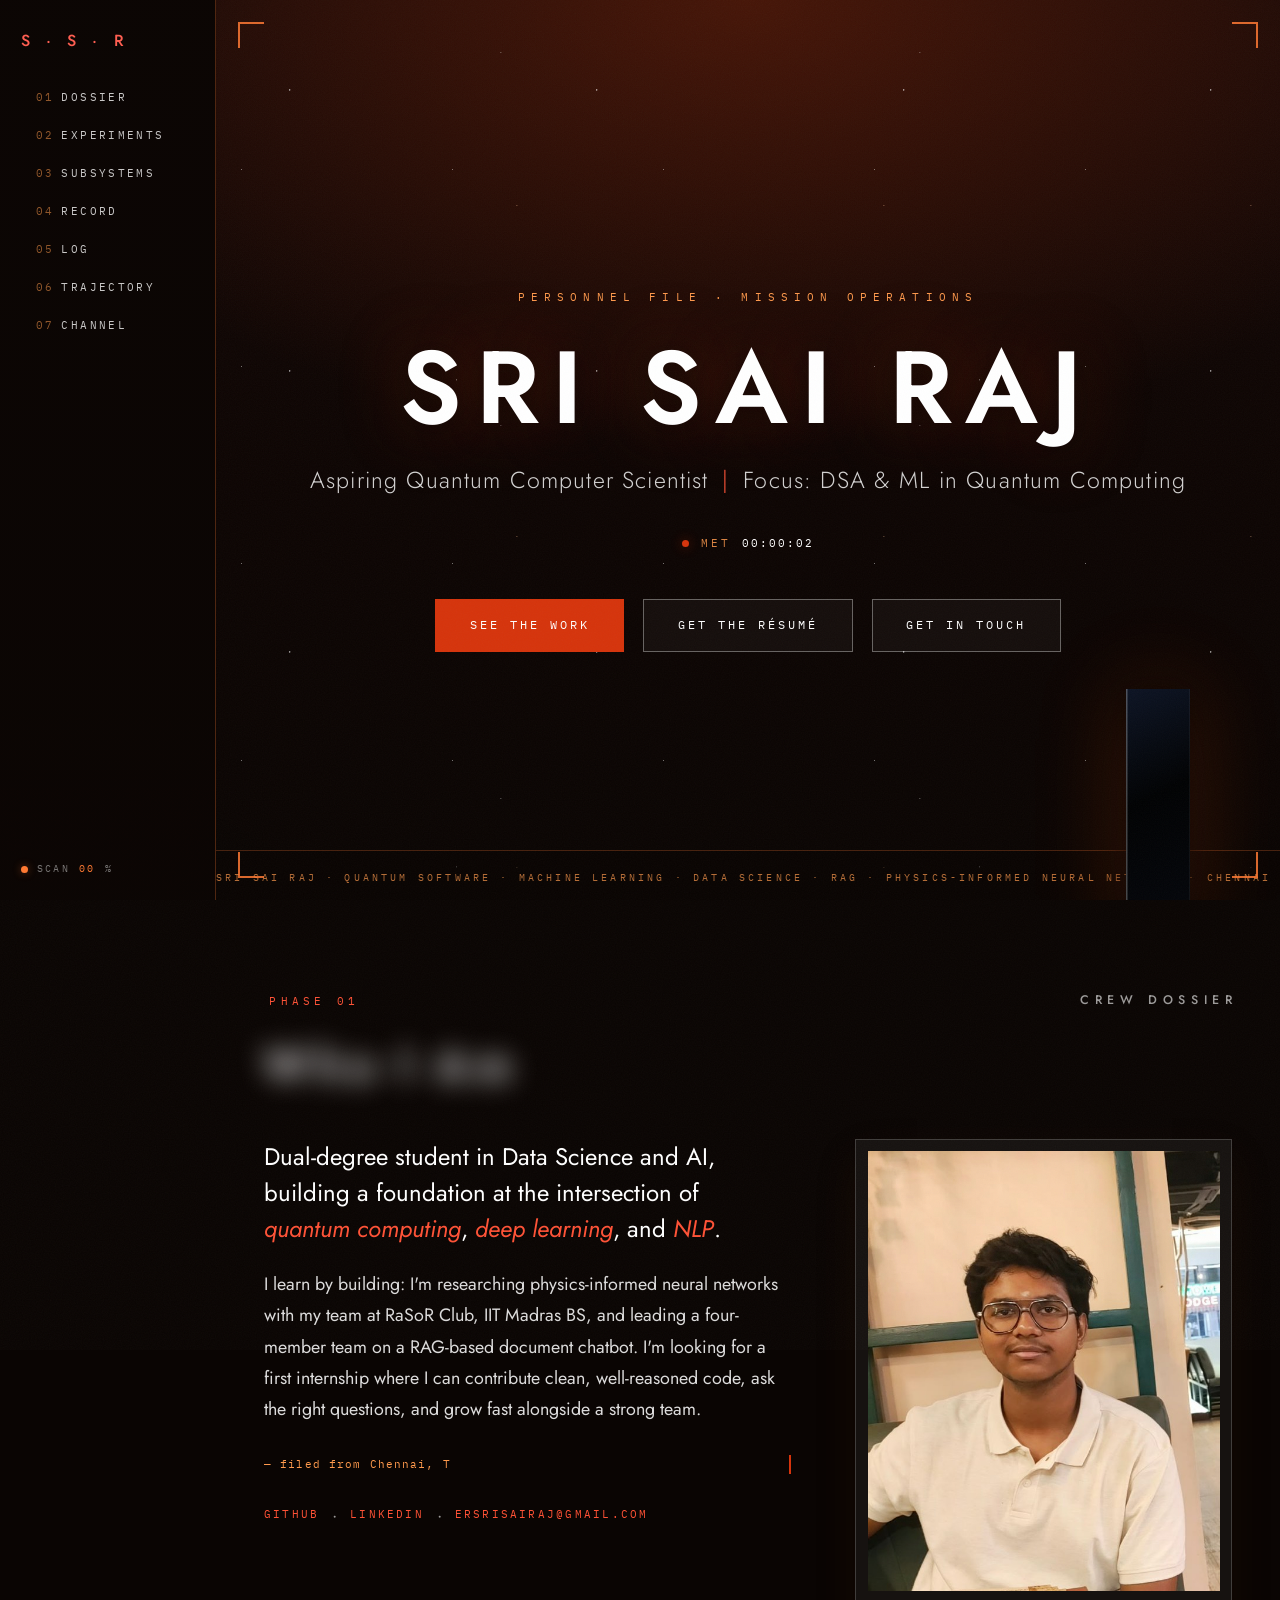
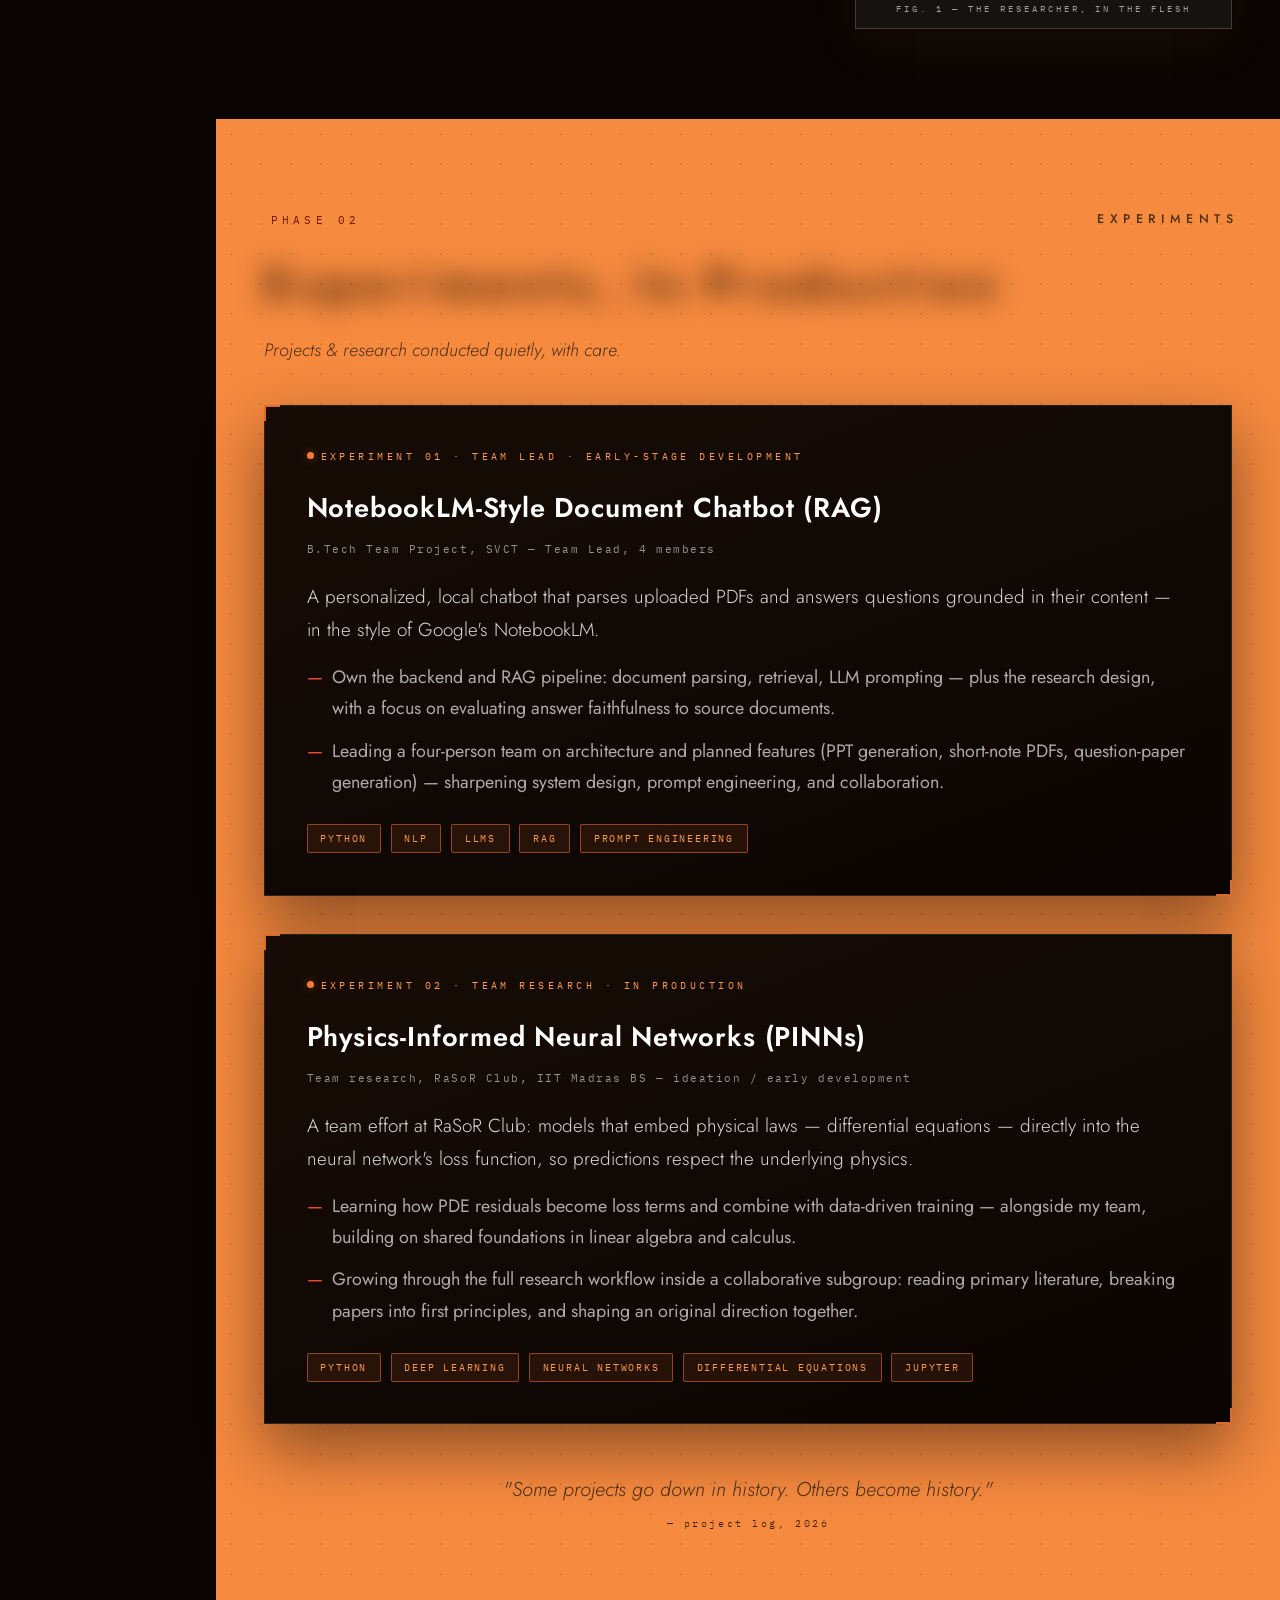
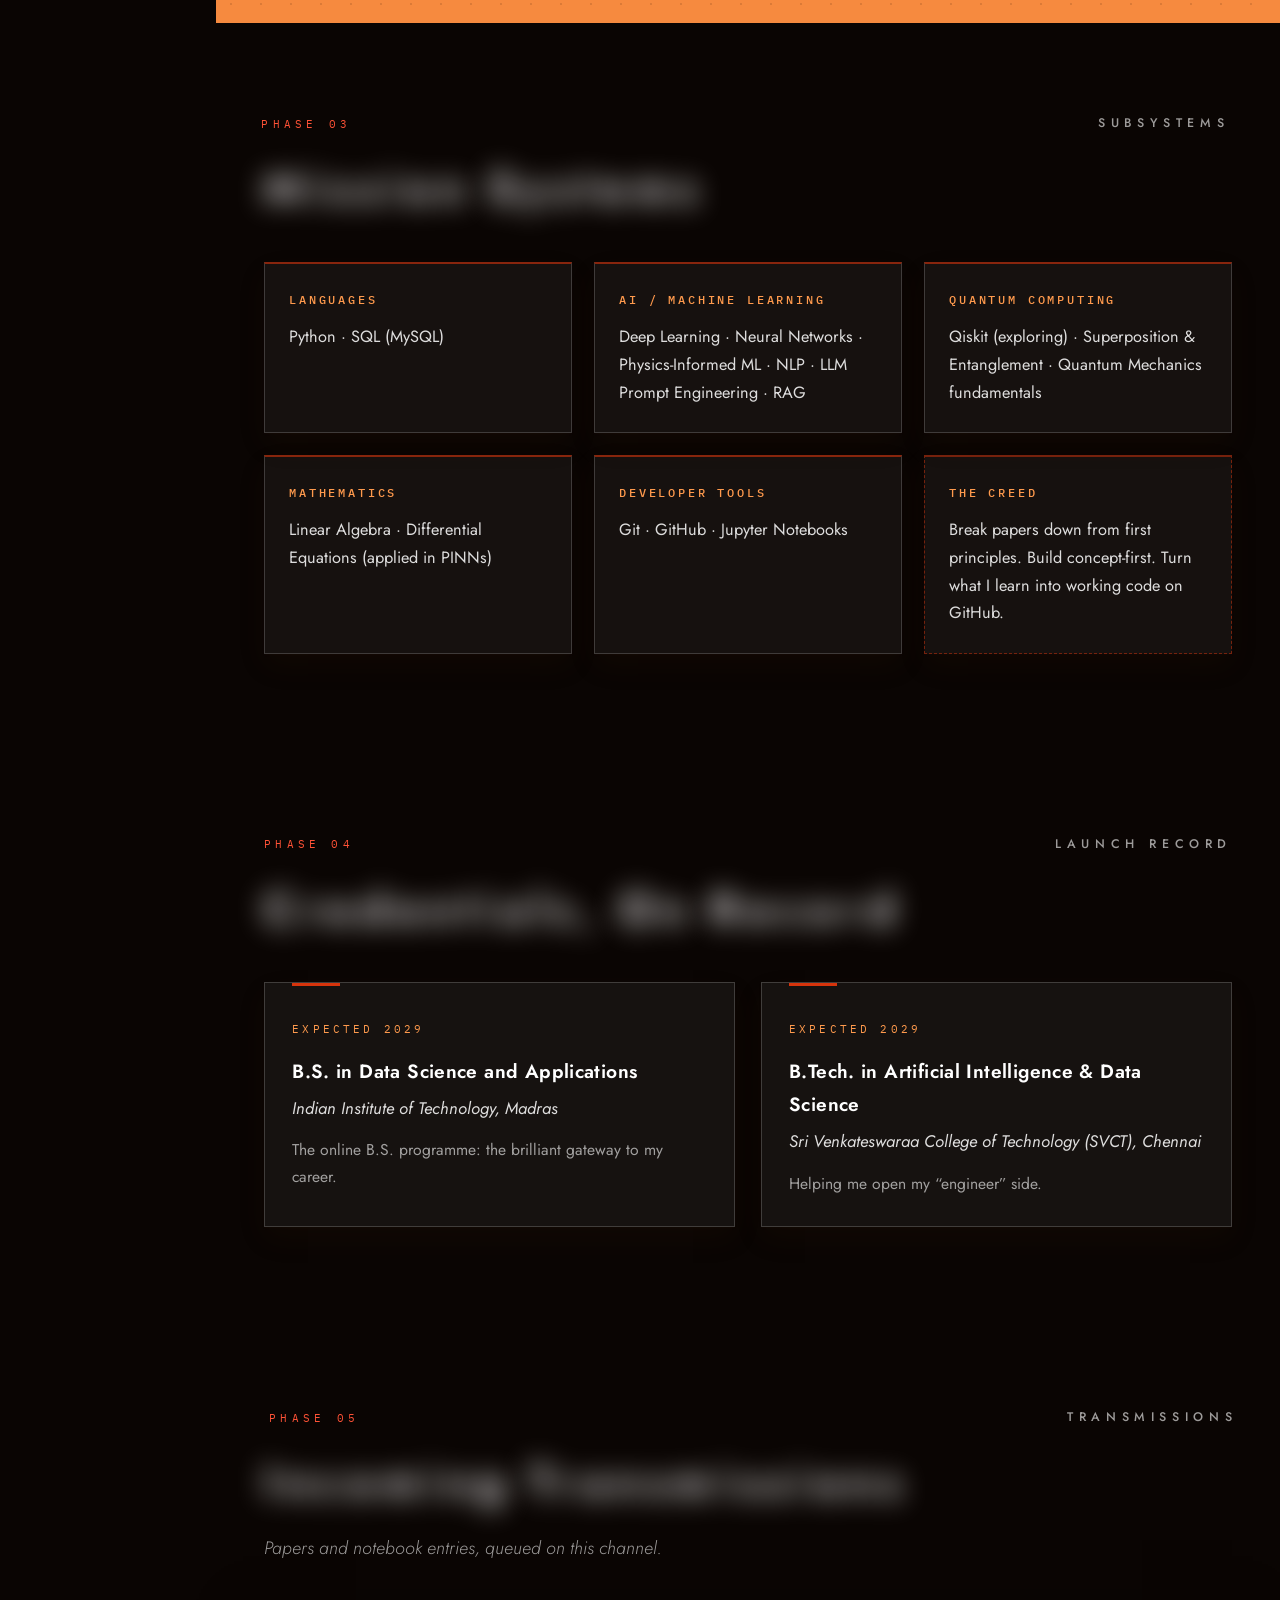
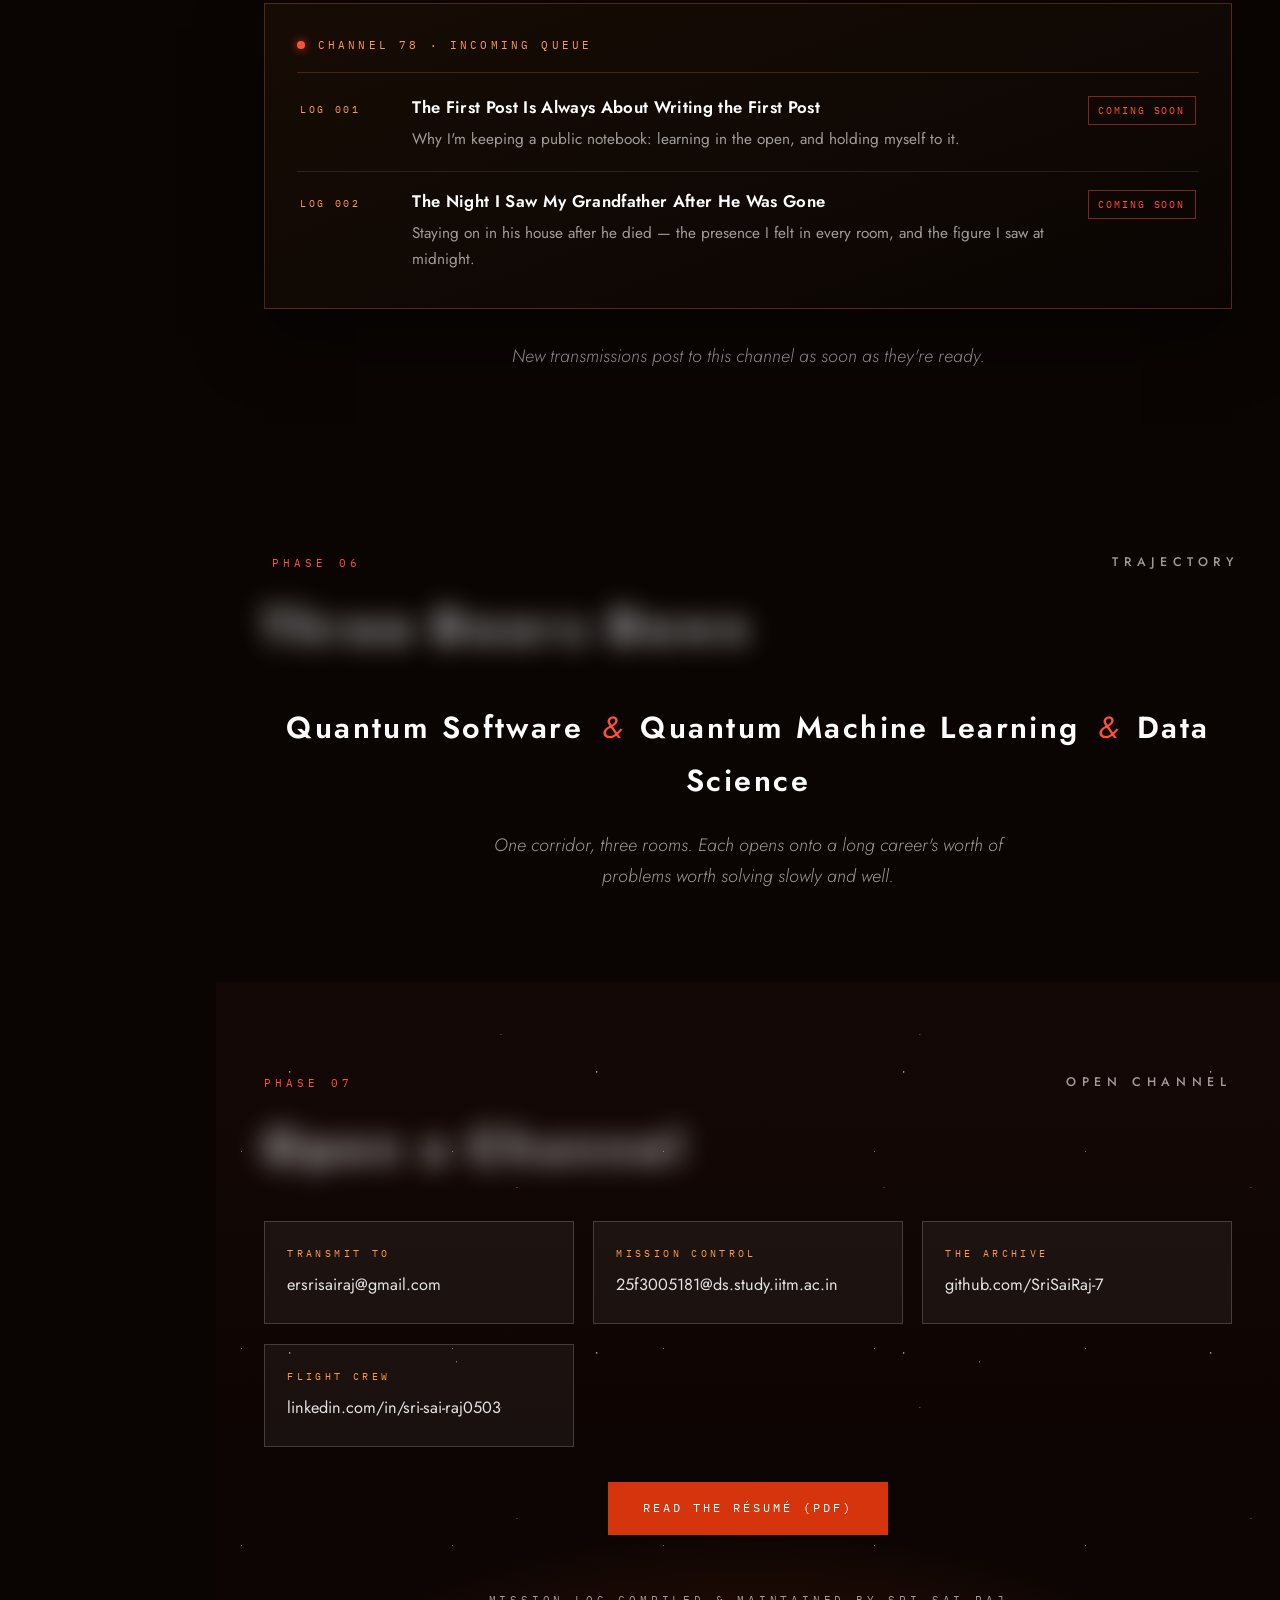
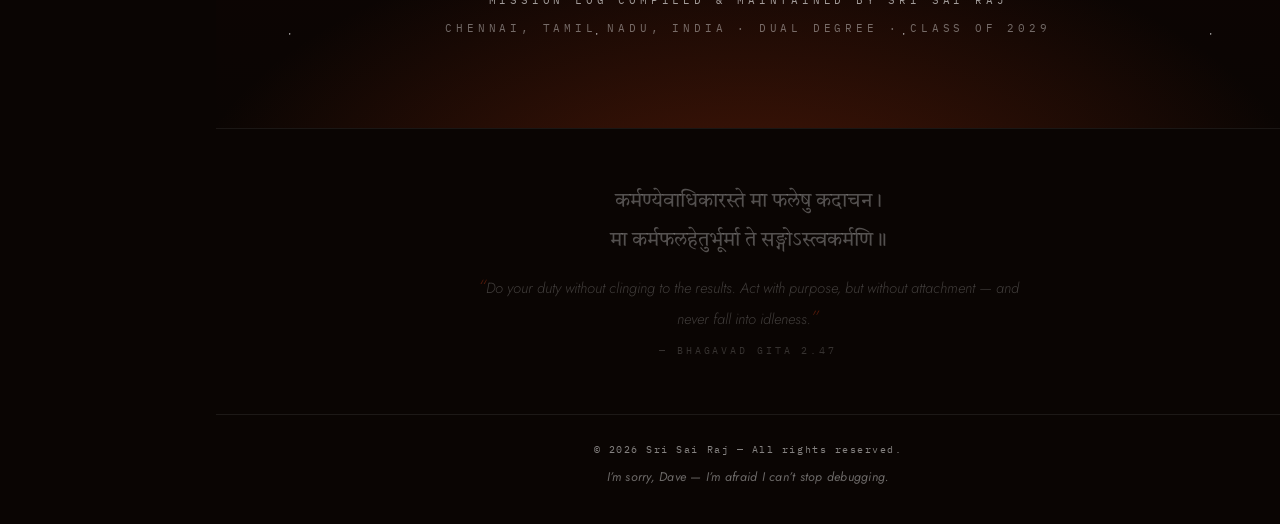
==== commit 0493841a: "Swap the title scramble for a focus-in that replays; rework the log queue Section titles now resolve" ====
--- a/index.html
+++ b/index.html
@@ -30,7 +30,7 @@
   <link rel="preconnect" href="https://fonts.gstatic.com" crossorigin />
   <link href="https://fonts.googleapis.com/css2?family=Jost:ital,wght@0,300;0,400;0,500;0,600;0,700;1,400;1,500&amp;family=IBM+Plex+Mono:wght@400;500&amp;family=Tiro+Devanagari+Sanskrit:ital@0;1&amp;display=swap" rel="stylesheet" />
   <script>document.documentElement.classList.add("js");</script>
-  <link rel="stylesheet" href="css/style.css?v=13" />
+  <link rel="stylesheet" href="css/style.css?v=14" />
   <link rel="icon" href="data:image/svg+xml,%3Csvg xmlns='http://www.w3.org/2000/svg' viewBox='0 0 32 32'%3E%3Crect width='32' height='32' fill='%230a0503'/%3E%3Ccircle cx='16' cy='16' r='11.5' fill='none' stroke='%23ff7a33' stroke-opacity='0.7'/%3E%3Ctext x='16' y='22.5' font-family='Futura,Century Gothic,sans-serif' font-weight='600' font-size='17' fill='%23ff9a4d' text-anchor='middle'%3ES%3C/text%3E%3C/svg%3E" />
 </head>
 <body>
@@ -293,15 +293,6 @@
         ============================================================ -->
 
         <div class="log-row reveal">
-          <span class="log-type">PAPER</span>
-          <div class="log-body">
-            <h3 class="log-title">Physics-Informed Neural Networks — research paper</h3>
-            <p class="log-desc">A team effort in development at RaSoR Club, IIT Madras BS. When it premieres, it plays here first.</p>
-          </div>
-          <span class="log-status">IN DEVELOPMENT</span>
-        </div>
-
-        <div class="log-row reveal delay-1">
           <span class="log-type">LOG 001</span>
           <div class="log-body">
             <h3 class="log-title">The First Post Is Always About Writing the First Post</h3>
@@ -310,22 +301,13 @@
           <span class="log-status">COMING SOON</span>
         </div>
 
-        <div class="log-row reveal delay-2">
+        <div class="log-row reveal delay-1">
           <span class="log-type">LOG 002</span>
           <div class="log-body">
-            <h3 class="log-title">PDE Residuals, Explained Like a Plot Twist</h3>
-            <p class="log-desc">How physics-informed networks turn differential equations into something a model can feel.</p>
-          </div>
-          <span class="log-status">IN DEVELOPMENT</span>
-        </div>
-
-        <div class="log-row reveal delay-3">
-          <span class="log-type">LOG 003</span>
-          <div class="log-body">
-            <h3 class="log-title">What Retrieval Actually Does in RAG</h3>
-            <p class="log-desc">Notes from building the document chatbot: embeddings, chunks, and the art of finding the right page.</p>
-          </div>
-          <span class="log-status">IN DEVELOPMENT</span>
+            <h3 class="log-title">The Night I Saw My Grandfather After He Was Gone</h3>
+            <p class="log-desc">Staying on in his house after he died — the presence I felt in every room, and the figure I saw at midnight.</p>
+          </div>
+          <span class="log-status">COMING SOON</span>
         </div>
       </div>
       <p class="serial-note reveal">New transmissions post to this channel as soon as they're ready.</p>
@@ -402,6 +384,6 @@
     <p>© 2026 Sri Sai Raj — All rights reserved. <span class="footer-whisper">I’m sorry, Dave — I’m afraid I can’t stop debugging.</span></p>
   </footer>
 
-  <script src="js/main.js?v=15"></script>
+  <script src="js/main.js?v=17"></script>
 </body>
 </html>
--- a/css/style.css
+++ b/css/style.css
@@ -750,6 +750,29 @@
   margin-bottom: 2.2rem;
 }
 
+/* Titles pull into focus word by word — the lens finds its subject.
+   Gated on .js (and only split when motion is allowed), so a no-JS or
+   reduced-motion visitor reads the title immediately. */
+.js .section-title .w {
+  display: inline-block;
+  opacity: 0;
+  transform: translateY(0.38em);
+  filter: blur(14px);
+  letter-spacing: 0.2em;
+  transition:
+    opacity 620ms ease,
+    transform 780ms cubic-bezier(0.19, 1, 0.22, 1),
+    filter 620ms ease,
+    letter-spacing 780ms cubic-bezier(0.19, 1, 0.22, 1);
+  transition-delay: calc(var(--wi, 0) * 75ms);
+}
+.js .act-card.in-view .section-title .w {
+  opacity: 1;
+  transform: none;
+  filter: blur(0);
+  letter-spacing: inherit;
+}
+
 .section-sub {
   font-family: var(--font-body);
   font-weight: 300;
@@ -1406,6 +1429,8 @@
   .led, .rail-dot, .filmstrip-label::before { animation: none; }
   .reveal { opacity: 1; transform: none; transition: none; }
   .js .act-rule { transform: none; transition: none; }
+  .js .section-title .w { opacity: 1; transform: none; filter: none;
+    letter-spacing: inherit; transition: none; }
   .js .craft.tilt, .js .log-row.tilt, .js .contact-card.tilt,
   .js .craft.tilt:hover, .js .log-row.tilt:hover, .js .contact-card.tilt:hover { transform: none; }
   .craft.tilt::after, .log-row.tilt::after, .contact-card.tilt::after { display: none; }
